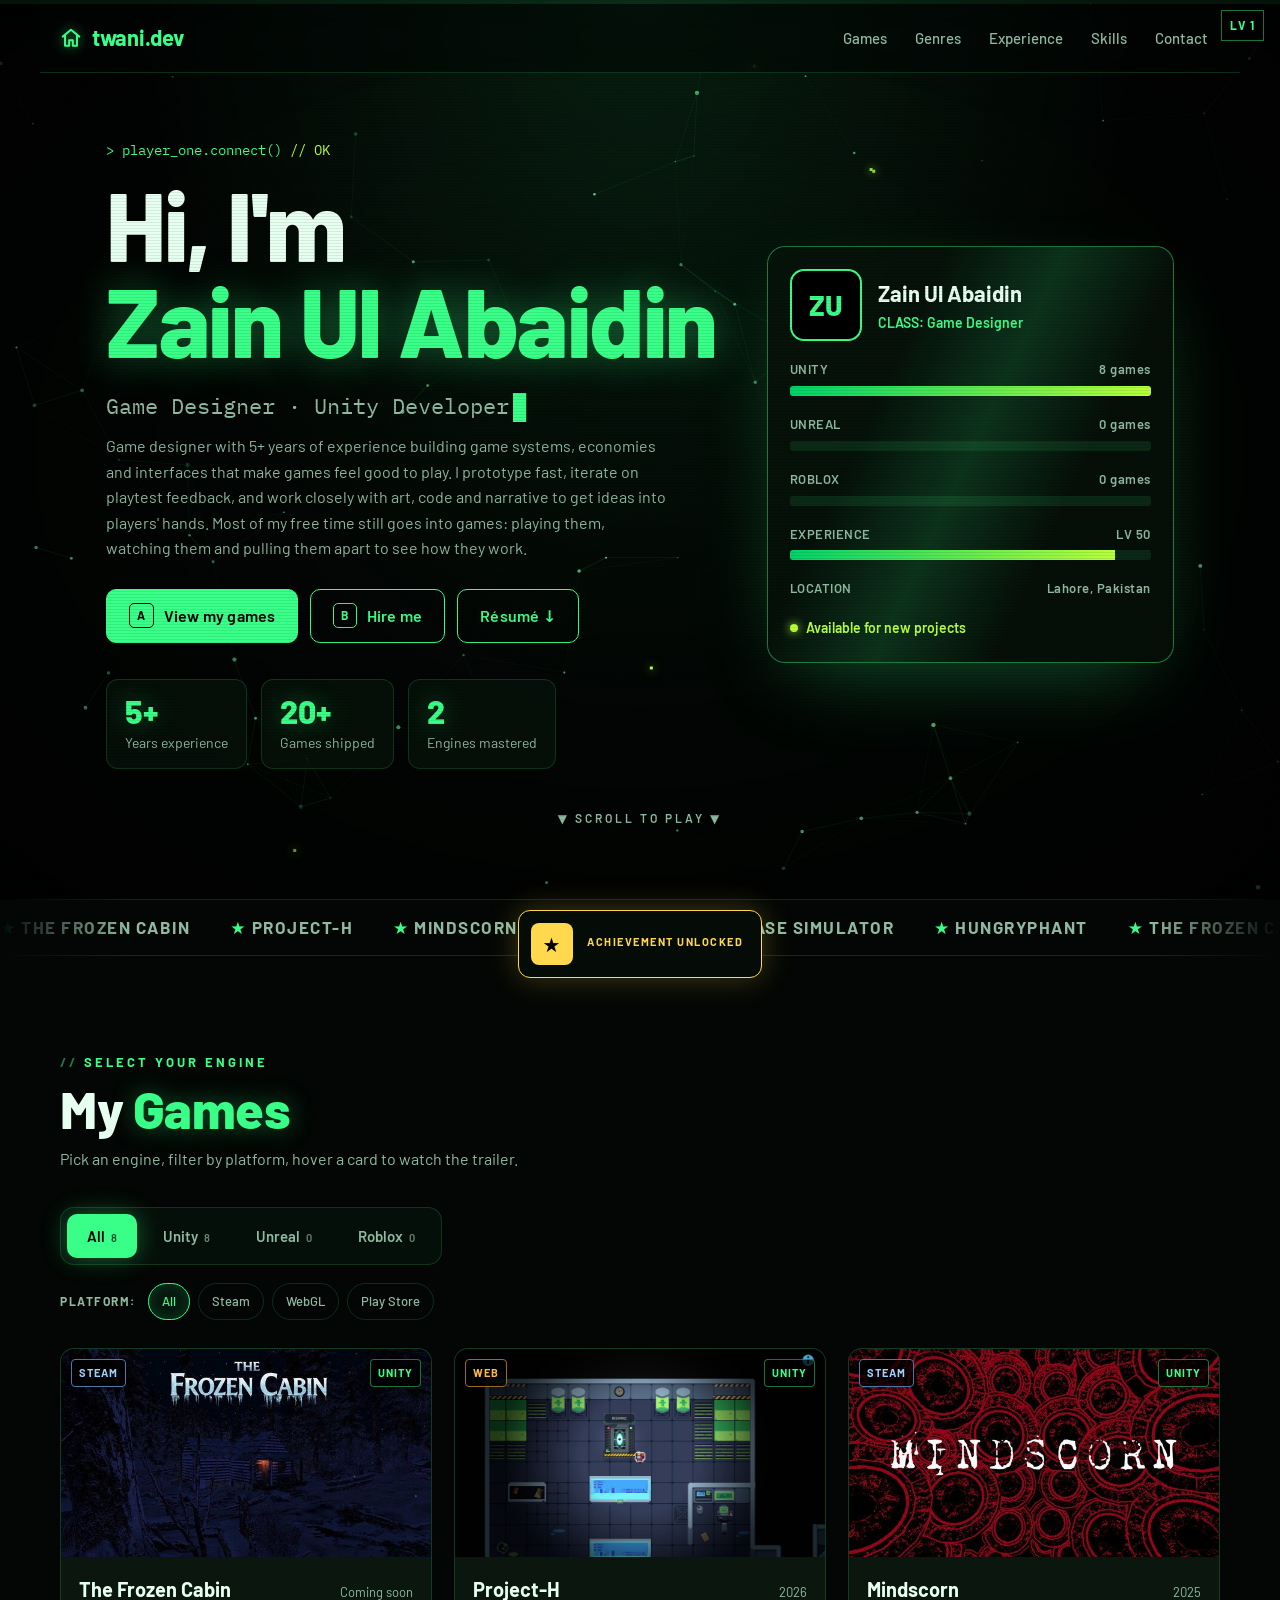
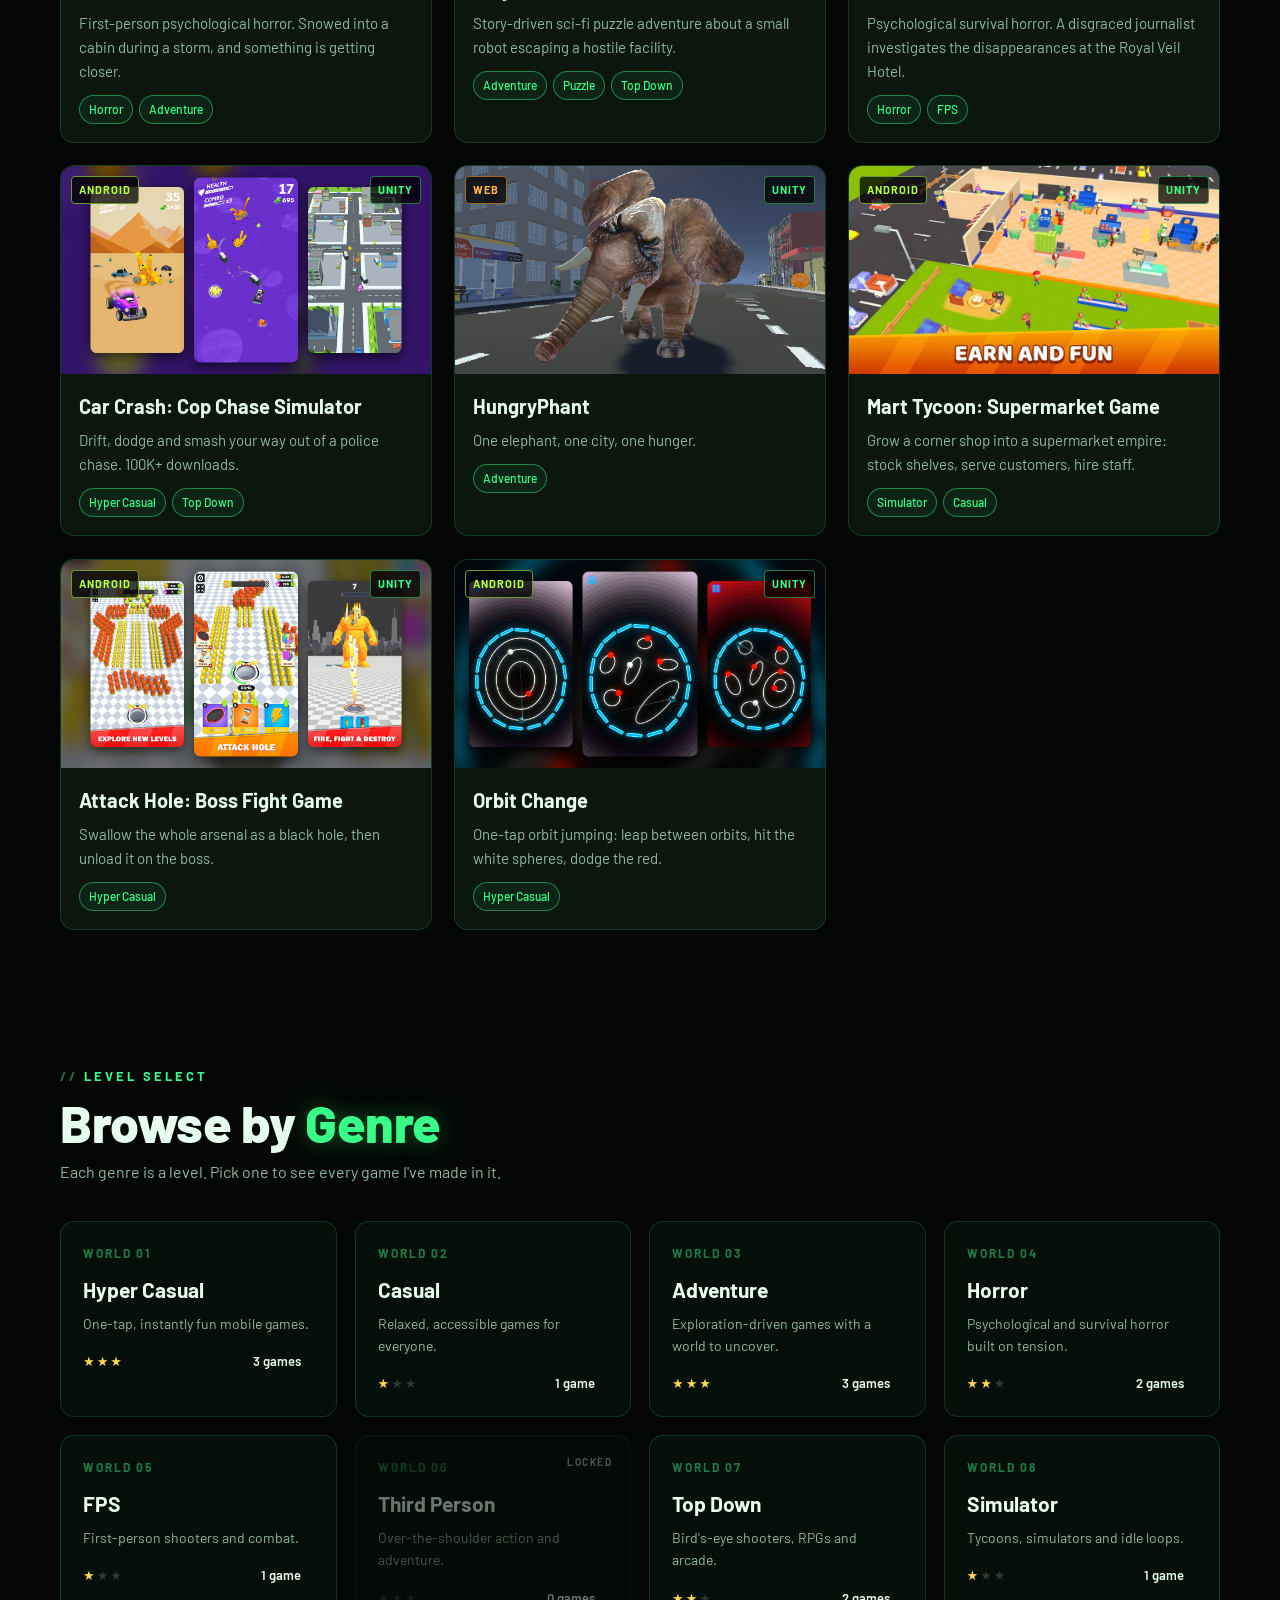
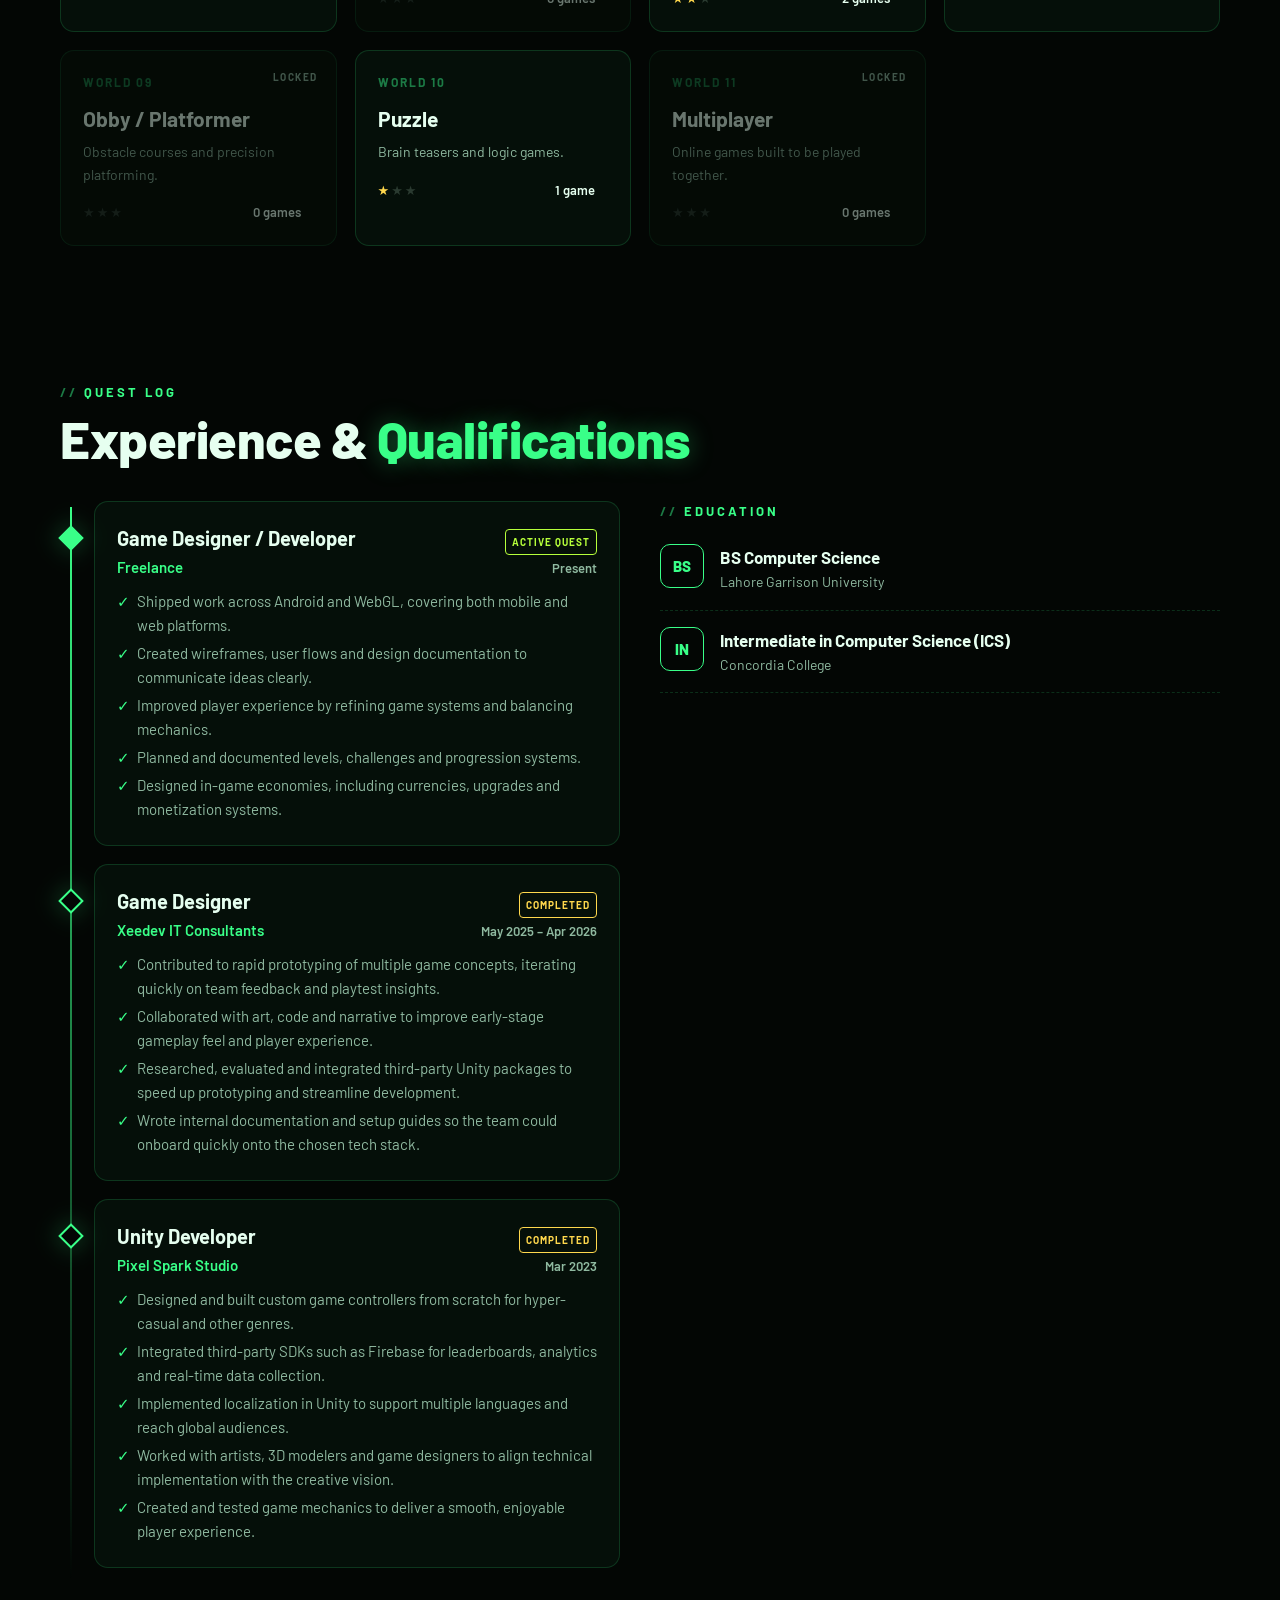
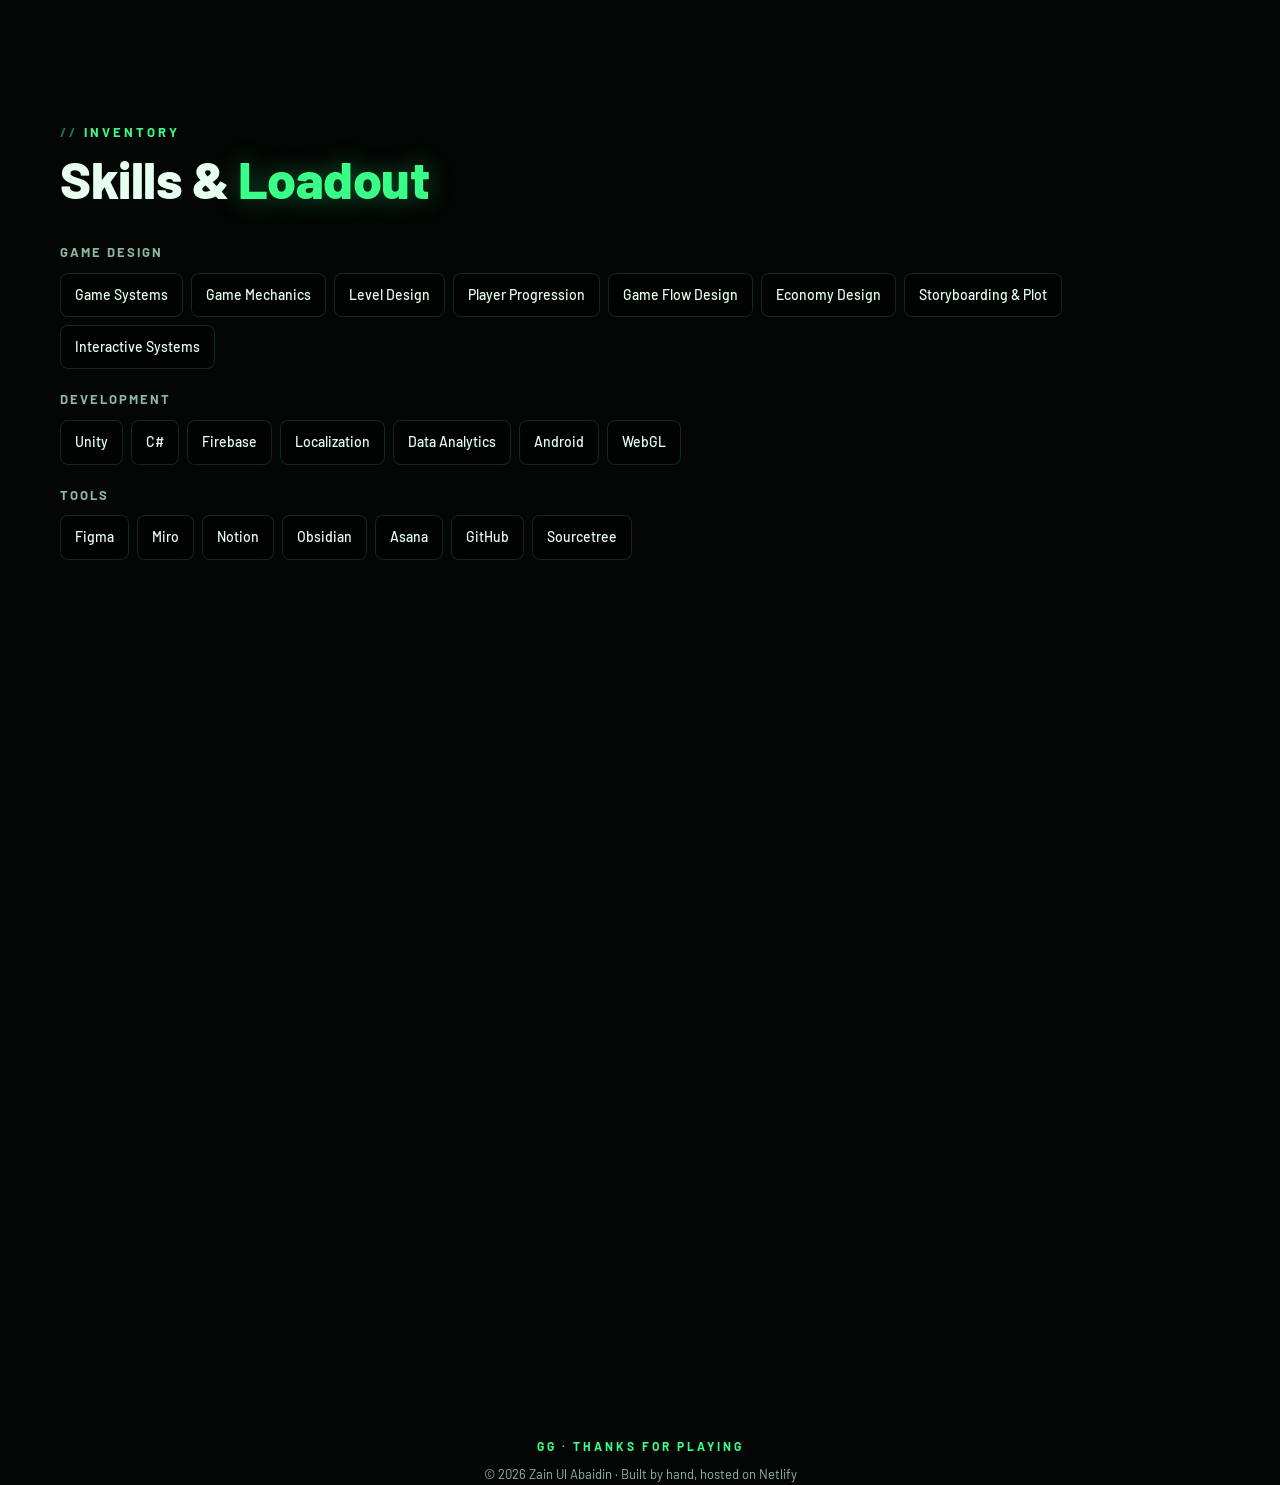
==== index.html @ f099b96d "Games || corrections || accessibility" ====
<!doctype html>
<html lang="en">
<head>
  <meta charset="utf-8">
  <meta name="viewport" content="width=device-width, initial-scale=1">
  <title>Zain Ul Abaidin · Game Designer | twani.dev</title>
  <meta name="description" content="Portfolio of Zain Ul Abaidin, a game designer and Unity developer from Lahore, Pakistan. Game systems, economy and level design, plus games you can play in the browser.">
  <meta name="theme-color" content="#030604">
  <link rel="canonical" href="https://twani.dev/">
  <meta property="og:title" content="Zain Ul Abaidin · Game Designer">
  <meta property="og:description" content="Portfolio of Zain Ul Abaidin, a game designer and Unity developer from Lahore, Pakistan. Game systems, economy and level design, plus games you can play in the browser.">
  <meta property="og:url" content="https://twani.dev/">
  <meta property="og:site_name" content="twani.dev">
  <meta property="og:type" content="website">
  <link rel="icon" href="assets/favicon.svg" type="image/svg+xml">
  <link rel="preconnect" href="https://fonts.googleapis.com">
  <link rel="preconnect" href="https://fonts.gstatic.com" crossorigin>
  <link href="https://fonts.googleapis.com/css2?family=Barlow:wght@400;500;600;700;800&family=IBM+Plex+Mono:wght@400;500&display=swap" rel="stylesheet">
  <link rel="stylesheet" href="css/style.css">
</head>
<body data-page="home">
  <main id="app"></main>
  <noscript><p style="padding:40px;color:#39ff88;font-family:monospace">This portfolio needs JavaScript turned on.</p></noscript>
  <script src="js/data.js"></script>
  <script src="js/main.js"></script>
  <script src="js/bg.js"></script>
</body>
</html>
---- css/style.css ----
/* =====================================================================
   Theme
   ===================================================================== */
:root {
  --bg: #030604;
  --bg-2: #07100a;
  --panel: rgba(8, 20, 12, 0.72);
  --panel-solid: #0a160e;
  --line: rgba(57, 255, 136, 0.16);
  --line-strong: rgba(57, 255, 136, 0.45);
  --green: #39ff88;
  --green-2: #00d26a;
  --green-dim: #1c7a45;
  --lime: #b6ff3b;
  --text: #e6fff0;
  --muted: #8fb9a0;
  --danger: #ff4d6d;
  --gold: #ffd84d;
  --radius: 14px;
  --glow: 0 0 24px rgba(57, 255, 136, 0.35);
  --font: "Barlow", "Segoe UI", system-ui, sans-serif;
  --mono: "IBM Plex Mono", ui-monospace, monospace;
}

* { box-sizing: border-box; margin: 0; padding: 0; }
html { scroll-behavior: smooth; }
body {
  background: var(--bg);
  color: var(--text);
  font-family: var(--font);
  line-height: 1.6;
  -webkit-font-smoothing: antialiased;
  overflow-x: hidden;
  min-height: 100vh;
}
body.custom-cursor, body.custom-cursor a, body.custom-cursor button { cursor: none; }
a { color: inherit; text-decoration: none; }
img { max-width: 100%; display: block; }
button { font: inherit; color: inherit; background: none; border: 0; }
::selection { background: var(--green); color: #000; }

/* =====================================================================
   Animated background layers
   ===================================================================== */
#bg-canvas { position: fixed; inset: 0; z-index: -3; width: 100%; height: 100%; }
.bg-grid {
  position: fixed; inset: -50% -50% 0 -50%; z-index: -2; height: 150%;
  background-image:
    linear-gradient(var(--line) 1px, transparent 1px),
    linear-gradient(90deg, var(--line) 1px, transparent 1px);
  background-size: 60px 60px;
  transform: perspective(600px) rotateX(62deg) translateY(30%);
  transform-origin: center top;
  mask-image: linear-gradient(to top, #000 10%, transparent 75%);
  -webkit-mask-image: linear-gradient(to top, #000 10%, transparent 75%);
  animation: gridMove 3s linear infinite;
  opacity: 0.55;
}
@keyframes gridMove { to { background-position: 0 60px, 0 0; } }
.bg-vignette {
  position: fixed; inset: 0; z-index: -1; pointer-events: none;
  background: radial-gradient(ellipse at 50% 0%, rgba(57,255,136,0.10), transparent 55%),
              radial-gradient(ellipse at center, transparent 40%, rgba(0,0,0,0.75) 100%);
}
.scanlines {
  position: fixed; inset: 0; z-index: 90; pointer-events: none; opacity: 0.08;
  background: repeating-linear-gradient(to bottom, #000 0 1px, transparent 1px 3px);
}

/* =====================================================================
   Boot screen
   ===================================================================== */
#boot {
  position: fixed; inset: 0; z-index: 200; background: #000;
  display: grid; place-items: center; text-align: center;
  transition: opacity .5s ease, visibility .5s;
}
#boot.done { opacity: 0; visibility: hidden; }
.boot-inner { width: min(520px, 86vw); font-family: var(--mono); }
.boot-log { text-align: left; font-size: 13px; color: var(--green); min-height: 120px; white-space: pre-line; }
.boot-log span { color: var(--muted); }
.boot-bar { height: 10px; border: 1px solid var(--green); margin: 18px 0; padding: 2px; }
.boot-bar i { display: block; height: 100%; width: 0; background: var(--green); box-shadow: var(--glow); transition: width .15s; }
.press-start {
  font-weight: 800; font-size: clamp(22px, 4vw, 32px); color: var(--green);
  letter-spacing: 6px; opacity: 0; animation: blink 1s steps(2) infinite;
}
.press-start.show { opacity: 1; }
.boot-skip { margin-top: 14px; font-size: 11px; color: var(--muted); }
@keyframes blink { 50% { opacity: 0; } }

/* =====================================================================
   Cursor: FPS reticle (sits exactly on the pointer) + trailing lock-on ring
   ===================================================================== */
@property --spread { syntax: "<length>"; inherits: true; initial-value: 0px; }
@property --kick { syntax: "<length>"; inherits: true; initial-value: 0px; }
.reticle, .cursor { position: fixed; top: 0; left: 0; width: 0; height: 0; pointer-events: none; z-index: 300; transition: opacity .2s; }
.reticle.off, .cursor.off { opacity: 0; }

/* Reticle: centre dot + 4 ticks around a small gap */
.reticle {
  --gap: 5px; --len: 7px; color: var(--green);
  filter: drop-shadow(0 0 1px rgba(0,0,0,.9)) drop-shadow(0 0 3px rgba(57,255,136,.9)); /* dark edge keeps it visible on bright buttons */
  transition: opacity .2s, color .2s, --spread .25s cubic-bezier(.2,.9,.3,1.4);
}
.reticle::before { content: ""; position: absolute; left: -2px; top: -2px; width: 4px; height: 4px; border-radius: 50%; background: currentColor; }
.reticle i { position: absolute; background: currentColor; border-radius: 1px; }
.reticle i:nth-child(-n+2) { left: -1px; width: 2px; height: var(--len); }
.reticle i:nth-child(n+3) { top: -1px; height: 2px; width: var(--len); }
.reticle i:nth-child(1) { bottom: var(--gap); transform: translateY(calc(-1 * (var(--spread) + var(--kick)))); }
.reticle i:nth-child(2) { top: var(--gap); transform: translateY(calc(var(--spread) + var(--kick))); }
.reticle i:nth-child(3) { right: var(--gap); transform: translateX(calc(-1 * (var(--spread) + var(--kick)))); }
.reticle i:nth-child(4) { left: var(--gap); transform: translateX(calc(var(--spread) + var(--kick))); }
.reticle.hover { --spread: 3px; color: var(--lime); }
.reticle.fire { animation: recoil .32s cubic-bezier(.2,.8,.3,1); }
@keyframes recoil { from { --kick: 7px; } to { --kick: 0px; } }

/* Ring: 4 arcs that trail the pointer, then rotate + grow to lock on */
.cursor { filter: drop-shadow(0 0 1px rgba(0,0,0,.8)) drop-shadow(0 0 4px rgba(57,255,136,.6)); }
.cursor::before, .cursor::after { content: ""; position: absolute; left: -17px; top: -17px; width: 34px; height: 34px; border-radius: 50%; }
.cursor::before {
  border: 1.5px solid var(--green); opacity: .75;
  -webkit-mask: repeating-conic-gradient(from 20deg, #000 0 50deg, transparent 0 90deg);
          mask: repeating-conic-gradient(from 20deg, #000 0 50deg, transparent 0 90deg);
  transition: transform .3s cubic-bezier(.2,.9,.3,1.3), border-color .2s, opacity .2s;
}
.cursor::after { background: rgba(57,255,136,.08); opacity: 0; transform: scale(.4); transition: transform .3s cubic-bezier(.2,.9,.3,1.3), opacity .2s; }
.cursor.hover::before { transform: rotate(45deg) scale(1.45); border-color: var(--lime); opacity: 1; }
.cursor.hover::after { opacity: 1; transform: scale(1.45); }
.cursor.fire::before { animation: ringKick .3s ease-out; }
@keyframes ringKick { from { scale: .75; } to { scale: 1; } }
.hit-spark {
  position: fixed; pointer-events: none; z-index: 299; width: 6px; height: 6px; border-radius: 50%;
  background: var(--green); box-shadow: 0 0 8px var(--green);
  animation: spark .55s ease-out forwards;
}
@keyframes spark { to { transform: translate(var(--dx), var(--dy)) scale(0); opacity: 0; } }

/* =====================================================================
   XP bar (scroll progress) + nav
   ===================================================================== */
.xp {
  position: fixed; top: 0; left: 0; right: 0; height: 4px; z-index: 120; background: rgba(57,255,136,.08);
}
.xp i { display: block; height: 100%; width: 0; background: linear-gradient(90deg, var(--green-2), var(--lime)); box-shadow: var(--glow); }
.xp-label {
  position: fixed; top: 10px; right: 16px; z-index: 120; font-weight: 700; font-size: 12px; letter-spacing: 1.5px;
  color: var(--green); background: rgba(0,0,0,.6); padding: 5px 8px; border: 1px solid var(--line-strong);
  transition: transform .2s;
}
.xp-label.levelup { transform: scale(1.25); color: var(--gold); border-color: var(--gold); }

.nav {
  position: sticky; top: 4px; z-index: 100; margin: 0 auto; max-width: 1200px;
  display: flex; align-items: center; justify-content: space-between; gap: 16px;
  padding: 14px 20px;
  backdrop-filter: blur(12px); -webkit-backdrop-filter: blur(12px);
  background: rgba(3,6,4,.55); border-bottom: 1px solid var(--line);
}
.logo { font-size: 22px; font-weight: 700; color: var(--green); letter-spacing: -0.3px; display: flex; align-items: center; gap: 10px; }
.logo svg {
  width: 22px; height: 22px; flex-shrink: 0; fill: none; stroke: currentColor; stroke-width: 2.2; stroke-linecap: round; stroke-linejoin: round;
  filter: drop-shadow(0 0 6px rgba(57,255,136,.6)); transition: transform .2s;
}
.logo:hover svg { transform: translateY(-2px); }
@keyframes pulse { 50% { opacity: .3; } }
.nav-links { display: flex; gap: 4px; flex-wrap: wrap; }
.nav-links a {
  font-size: 15px; font-weight: 500; padding: 8px 12px; border-radius: 8px; color: var(--muted);
  position: relative; transition: color .2s;
}
.nav-links a::before { content: "▶"; position: absolute; left: -2px; opacity: 0; color: var(--green); font-size: 9px; top: 11px; transition: .2s; }
.nav-links a:hover { color: var(--green); }
.nav-links a:hover::before { opacity: 1; left: 0; }
.nav-toggle { display: none; font-weight: 700; letter-spacing: 1.5px; color: var(--green); border: 1px solid var(--line-strong); padding: 6px 10px; border-radius: 8px; }

/* =====================================================================
   Layout + headings
   ===================================================================== */
.wrap { max-width: 1200px; margin: 0 auto; padding: 0 20px; }
section { padding: 96px 0 40px; }
.sec-head { margin-bottom: 36px; }
.sec-tag { font-weight: 700; font-size: 13px; color: var(--green); letter-spacing: 3px; text-transform: uppercase; }
.sec-tag::before { content: "// "; color: var(--green-dim); }
.sec-title { font-weight: 800; font-size: clamp(30px, 5vw, 52px); line-height: 1.05; letter-spacing: -0.5px; margin-top: 8px; }
.sec-title em { font-style: normal; color: var(--green); text-shadow: var(--glow); }
.sec-sub { color: var(--muted); max-width: 620px; margin-top: 10px; }

/* Glitch text */
.glitch { position: relative; display: inline-block; }
.glitch::before, .glitch::after {
  content: attr(data-text); position: absolute; inset: 0; pointer-events: none; opacity: 0;
}
.glitch::before { color: var(--lime); transform: translate(-2px, 0); }
.glitch::after { color: #00ffd5; transform: translate(2px, 0); }
.glitch.active::before { opacity: .8; animation: glitchA .35s steps(2) 2; }
.glitch.active::after { opacity: .8; animation: glitchB .35s steps(2) 2; }
@keyframes glitchA { 0% { clip-path: inset(10% 0 60% 0); } 50% { clip-path: inset(50% 0 20% 0); } 100% { clip-path: inset(80% 0 5% 0); } }
@keyframes glitchB { 0% { clip-path: inset(70% 0 10% 0); } 50% { clip-path: inset(5% 0 75% 0); } 100% { clip-path: inset(35% 0 40% 0); } }

/* Reveal on scroll: "spawn in" */
.reveal { opacity: 0; transform: translateY(30px) scale(.98); filter: blur(6px); transition: opacity .7s ease, transform .7s cubic-bezier(.2,.9,.25,1.2), filter .7s; }
.reveal.in { opacity: 1; transform: none; filter: none; }

/* =====================================================================
   Buttons + chips
   ===================================================================== */
.btn {
  display: inline-flex; align-items: center; gap: 10px; font-size: 16px; font-weight: 600; letter-spacing: .2px;
  padding: 13px 22px; border-radius: 10px; border: 1px solid var(--green); color: var(--green);
  position: relative; overflow: hidden; transition: color .25s, box-shadow .25s, transform .15s;
  isolation: isolate;
}
.btn::before {
  content: ""; position: absolute; inset: 0; background: var(--green); z-index: -1;
  transform: translateX(-101%); transition: transform .3s cubic-bezier(.7,0,.2,1);
}
.btn:hover { color: #000; box-shadow: var(--glow); }
.btn:hover::before { transform: none; }
.btn:active { transform: scale(.96); }
.btn.solid { background: var(--green); color: #000; }
.btn.solid::before { background: var(--lime); }
.btn.small { padding: 8px 14px; font-size: 14px; }
.btn .key { font-size: 12px; font-weight: 700; border: 1px solid currentColor; padding: 2px 7px; border-radius: 5px; letter-spacing: .5px; }

.chip {
  font-weight: 500; font-size: 12px; padding: 4px 9px; border-radius: 999px;
  border: 1px solid var(--line-strong); color: var(--green); background: rgba(57,255,136,.06); white-space: nowrap;
}
.badge {
  font-weight: 700; font-size: 11px; letter-spacing: 1px; padding: 4px 7px; border-radius: 4px;
  background: rgba(0,0,0,.75); border: 1px solid var(--line-strong); color: var(--green);
}
.badge.steam { color: #9fd3ff; border-color: #4c7aa8; }
.badge.playstore { color: var(--lime); border-color: #6f9a2a; }
.badge.webgl { color: #ffb84d; border-color: #9a6a20; }
.badge.roblox { color: #ff6b6b; border-color: #9a3a3a; }
.badge.appstore { color: #d9d9ff; border-color: #6a6a9a; }

/* =====================================================================
   Hero
   ===================================================================== */
.hero { min-height: calc(100vh - 70px); display: grid; align-items: center; padding: 40px 0; }
.hero-grid { display: grid; grid-template-columns: 1.2fr .8fr; gap: 50px; align-items: center; }
.hero-hello { font-family: var(--mono); color: var(--green); font-size: 14px; margin-bottom: 14px; }
.hero-hello .ok { color: var(--lime); }
.hero h1 { font-weight: 800; font-size: clamp(44px, 8vw, 96px); line-height: 1; letter-spacing: -1.5px; }
.hero h1 .glitch { color: var(--green); text-shadow: 0 0 40px rgba(57,255,136,.4); }
.typer { font-family: var(--mono); font-size: clamp(16px, 2.2vw, 22px); color: var(--muted); margin: 20px 0 10px; min-height: 1.6em; }
.typer::after { content: "█"; color: var(--green); margin-left: 4px; animation: blink 1s steps(2) infinite; }
.hero-about { color: var(--muted); max-width: 560px; margin-bottom: 28px; }
.hero-cta { display: flex; gap: 12px; flex-wrap: wrap; }
.stats { display: flex; gap: 14px; margin-top: 36px; flex-wrap: wrap; }
.stat { border: 1px solid var(--line); background: var(--panel); padding: 14px 18px; border-radius: 12px; min-width: 120px; }
.stat b { display: block; font-weight: 800; font-size: 32px; line-height: 1.1; color: var(--green); text-shadow: var(--glow); }
.stat span { font-size: 14px; color: var(--muted); }

/* Player card (hero right side) */
.player-card {
  border: 1px solid var(--line-strong); border-radius: 18px; background: var(--panel); padding: 22px;
  position: relative; overflow: hidden; backdrop-filter: blur(8px);
  transform-style: preserve-3d; transition: transform .2s ease-out;
  box-shadow: 0 30px 80px -30px rgba(57,255,136,.35);
}
.player-card::before { /* sweep shine */
  content: ""; position: absolute; inset: -50%; background: linear-gradient(115deg, transparent 40%, rgba(57,255,136,.15) 50%, transparent 60%);
  animation: sweep 5s linear infinite;
}
@keyframes sweep { from { transform: translateX(-40%); } to { transform: translateX(40%); } }
.pc-top { display: flex; gap: 16px; align-items: center; position: relative; }
.avatar {
  width: 72px; height: 72px; border-radius: 14px; border: 2px solid var(--green); display: grid; place-items: center;
  font-weight: 800; color: var(--green); font-size: 28px; background: #000; overflow: hidden; flex-shrink: 0;
}
.avatar img { width: 100%; height: 100%; object-fit: cover; }
.pc-name { font-weight: 700; font-size: 22px; }
.pc-class { font-weight: 600; font-size: 14px; color: var(--green); }
.pc-row { display: flex; justify-content: space-between; font-weight: 600; font-size: 13px; letter-spacing: .5px; color: var(--muted); margin: 18px 0 6px; position: relative; }
.bar { height: 10px; border-radius: 3px; background: rgba(57,255,136,.1); overflow: hidden; position: relative; }
.bar i { display: block; height: 100%; width: 0; background: linear-gradient(90deg, var(--green-2), var(--lime)); transition: width 1.4s cubic-bezier(.2,.9,.2,1); }
.pc-status { margin-top: 18px; font-weight: 600; font-size: 14px; display: flex; align-items: center; gap: 8px; color: var(--lime); position: relative; }
.pc-status::before { content: ""; width: 8px; height: 8px; border-radius: 50%; background: var(--lime); box-shadow: 0 0 10px var(--lime); animation: pulse 1.2s infinite; }

.scroll-hint { text-align: center; margin-top: 40px; font-weight: 600; font-size: 12px; letter-spacing: 3px; color: var(--muted); animation: bob 1.6s ease-in-out infinite; }
@keyframes bob { 50% { transform: translateY(8px); } }

/* Featured marquee */
.marquee { overflow: hidden; border-block: 1px solid var(--line); padding: 14px 0; mask-image: linear-gradient(90deg, transparent, #000 10%, #000 90%, transparent); }
.marquee-track { display: flex; gap: 40px; width: max-content; animation: marquee 30s linear infinite; }
.marquee:hover .marquee-track { animation-play-state: paused; }
.marquee a { font-weight: 700; font-size: 17px; letter-spacing: 1.5px; text-transform: uppercase; color: var(--muted); white-space: nowrap; transition: color .2s; }
.marquee a:hover { color: var(--green); }
.marquee a::before { content: "★ "; color: var(--green); }
@keyframes marquee { to { transform: translateX(-50%); } }

/* =====================================================================
   Tabs (engine select)
   ===================================================================== */
.tabs { display: inline-flex; gap: 6px; padding: 6px; border: 1px solid var(--line); border-radius: 14px; background: var(--panel); position: relative; flex-wrap: wrap; }
.tab {
  position: relative; z-index: 1; font-weight: 600; font-size: 15px; padding: 10px 20px;
  border-radius: 10px; color: var(--muted); transition: color .25s;
}
.tab.active { color: #000; }
.tab-pill { position: absolute; z-index: 0; top: 6px; height: calc(100% - 12px); border-radius: 10px; background: var(--green); box-shadow: var(--glow); transition: left .35s cubic-bezier(.5,1.6,.4,.9), width .35s cubic-bezier(.5,1.6,.4,.9); }
.tab .count { font-size: 11px; opacity: .7; margin-left: 6px; }
.filters { display: flex; gap: 8px; flex-wrap: wrap; margin: 18px 0 28px; align-items: center; }
.filters .lbl { font-weight: 700; font-size: 12px; letter-spacing: 1.5px; color: var(--muted); margin-right: 4px; }
.filter { font-weight: 500; font-size: 13px; padding: 7px 13px; border-radius: 999px; border: 1px solid var(--line); color: var(--muted); transition: .2s; }
.filter:hover { border-color: var(--line-strong); color: var(--text); }
.filter.on { border-color: var(--green); color: var(--green); background: rgba(57,255,136,.08); box-shadow: inset 0 0 12px rgba(57,255,136,.15); }

/* =====================================================================
   Game cards: "loot drop" spawn + 3D tilt
   ===================================================================== */
.grid { display: grid; grid-template-columns: repeat(auto-fill, minmax(290px, 1fr)); gap: 22px; }
.card {
  position: relative; border-radius: var(--radius); background: var(--panel-solid); border: 1px solid var(--line);
  overflow: hidden; transform-style: preserve-3d; transition: transform .15s ease-out, border-color .3s, box-shadow .3s;
  will-change: transform;
}
.card:hover { border-color: var(--green); box-shadow: 0 20px 60px -20px rgba(57,255,136,.5); }
.card.spawn { animation: lootDrop .7s cubic-bezier(.2,1.4,.4,1) both; animation-delay: var(--d, 0s); }
@keyframes lootDrop {
  0% { opacity: 0; transform: translateY(-60px) scale(.6) rotateX(40deg); filter: brightness(3); }
  60% { opacity: 1; filter: brightness(1.6); }
  100% { opacity: 1; transform: none; filter: none; }
}
.card.spawn::after { /* ring flash on spawn */
  content: ""; position: absolute; inset: 0; border-radius: inherit; border: 2px solid var(--green);
  animation: ring .8s ease-out both; animation-delay: var(--d, 0s); pointer-events: none;
}
@keyframes ring { 0% { opacity: 1; transform: scale(.9); } 100% { opacity: 0; transform: scale(1.08); } }
.card.despawn { animation: despawn .25s ease-in forwards; }
@keyframes despawn { to { opacity: 0; transform: scale(.85); filter: blur(4px); } }

.thumb { position: relative; aspect-ratio: 16/9; overflow: hidden; background: #000; }
.thumb img { width: 100%; height: 100%; object-fit: cover; transition: transform .5s, filter .5s; }
.card:hover .thumb img { transform: scale(1.08); filter: saturate(1.2); }
.thumb .ph { /* placeholder art when no image */
  position: absolute; inset: 0; display: grid; place-items: center; text-align: center; padding: 20px;
  background:
    radial-gradient(circle at var(--px, 30%) var(--py, 30%), rgba(57,255,136,.35), transparent 50%),
    repeating-linear-gradient(45deg, rgba(57,255,136,.06) 0 10px, transparent 10px 20px), #04110a;
  font-family: var(--font); font-weight: 700; font-size: clamp(22px, 2.4vw, 30px); letter-spacing: -0.5px; color: var(--green); line-height: 1.15;
  text-shadow: 0 0 24px rgba(57,255,136,.45);
}
.thumb .badges { position: absolute; top: 10px; left: 10px; display: flex; gap: 6px; flex-wrap: wrap; z-index: 2; }
.thumb .engine { position: absolute; top: 10px; right: 10px; z-index: 2; }
.play-trailer {
  position: absolute; inset: 0; display: grid; place-items: center; z-index: 1;
  background: rgba(0,0,0,.45); opacity: 0; transition: opacity .25s;
}
.card:hover .play-trailer { opacity: 1; }
.play-btn {
  width: 64px; height: 64px; border-radius: 50%; border: 2px solid var(--green); display: grid; place-items: center;
  background: rgba(0,0,0,.6); box-shadow: var(--glow); transform: scale(.8); transition: transform .25s;
}
.card:hover .play-btn { transform: scale(1); }
.play-btn::before { content: ""; border-left: 18px solid var(--green); border-top: 11px solid transparent; border-bottom: 11px solid transparent; margin-left: 5px; }
.play-trailer small { position: absolute; bottom: 12px; font-weight: 700; font-size: 11px; letter-spacing: 1.5px; color: var(--green); }
.card-body { padding: 16px 18px 18px; transform: translateZ(30px); }
.card-title { font-size: 20px; font-weight: 700; display: flex; justify-content: space-between; gap: 10px; align-items: baseline; }
.card-title span { font-size: 13px; color: var(--muted); font-weight: 400; }
.card-short { color: var(--muted); font-size: 15px; margin: 6px 0 12px; }
.card-tags { display: flex; gap: 6px; flex-wrap: wrap; }
.card .glare { position: absolute; inset: 0; pointer-events: none; background: radial-gradient(circle at var(--gx,50%) var(--gy,50%), rgba(255,255,255,.12), transparent 45%); opacity: 0; transition: opacity .3s; z-index: 3; }
.card:hover .glare { opacity: 1; }
.empty { border: 1px dashed var(--line-strong); border-radius: var(--radius); padding: 40px; text-align: center; font-weight: 600; letter-spacing: 1.5px; color: var(--muted); grid-column: 1/-1; }

/* =====================================================================
   Genres: level select
   ===================================================================== */
.levels { display: grid; grid-template-columns: repeat(auto-fill, minmax(220px, 1fr)); gap: 18px; }
.level {
  position: relative; padding: 22px; border-radius: var(--radius); border: 1px solid var(--line); background: var(--panel);
  overflow: hidden; transition: transform .25s, border-color .25s, box-shadow .25s; display: block;
}
.level:hover { transform: translateY(-6px); border-color: var(--green); box-shadow: 0 16px 40px -18px rgba(57,255,136,.6); }
.level .lvl-no { font-weight: 700; font-size: 12px; letter-spacing: 2px; color: var(--green-dim); }
.level h3 { font-size: 21px; margin: 10px 0 6px; transition: color .2s; }
.level:hover h3 { color: var(--green); }
.level p { font-size: 14px; color: var(--muted); }
.level .lvl-foot { display: flex; justify-content: space-between; align-items: center; margin-top: 16px; font-weight: 600; font-size: 13px; }
.stars { color: var(--gold); letter-spacing: 2px; }
.stars .off { color: #2a3a30; }
.level .go { color: var(--green); opacity: 0; transform: translateX(-8px); transition: .25s; }
.level:hover .go { opacity: 1; transform: none; }
.level.locked { opacity: .45; }
.level.locked::after { content: "LOCKED"; position: absolute; top: 18px; right: 18px; font-weight: 700; font-size: 10px; letter-spacing: 1.5px; color: var(--muted); }
.level::before { /* corner brackets */
  content: ""; position: absolute; inset: 8px; pointer-events: none;
  background:
    linear-gradient(var(--green),var(--green)) top left/14px 2px no-repeat,
    linear-gradient(var(--green),var(--green)) top left/2px 14px no-repeat,
    linear-gradient(var(--green),var(--green)) bottom right/14px 2px no-repeat,
    linear-gradient(var(--green),var(--green)) bottom right/2px 14px no-repeat;
  opacity: 0; transition: opacity .25s, inset .25s;
}
.level:hover::before { opacity: 1; inset: 6px; }

/* =====================================================================
   Quest log (experience)
   ===================================================================== */
.quests { position: relative; padding-left: 34px; }
.quests::before { content: ""; position: absolute; left: 10px; top: 6px; bottom: 6px; width: 2px; background: linear-gradient(var(--green), transparent); }
.quest { position: relative; border: 1px solid var(--line); background: var(--panel); border-radius: var(--radius); padding: 20px 22px; margin-bottom: 18px; }
.quest::before {
  /* 18px square threaded on the timeline (centre 11px into .quests) and level with the title */
  content: ""; position: absolute; box-sizing: border-box; left: -33px; top: 27px; width: 18px; height: 18px; transform: rotate(45deg);
  background: var(--bg); border: 2px solid var(--green); box-shadow: var(--glow);
}
.quest.current::before { background: var(--green); animation: beacon 1.4s ease-in-out infinite; }
@keyframes beacon { 50% { background: #104425; box-shadow: 0 0 6px rgba(57,255,136,.25); } } /* stays opaque so the timeline never shows through */
.quest-head { display: flex; justify-content: space-between; gap: 10px; flex-wrap: wrap; align-items: baseline; }
.quest h3 { font-size: 20px; }
.quest .q-company { color: var(--green); font-weight: 600; font-size: 15px; }
.quest .q-period { font-weight: 600; font-size: 13px; color: var(--muted); }
.quest .q-state { font-weight: 700; font-size: 10px; letter-spacing: 1px; padding: 4px 6px; border-radius: 4px; border: 1px solid; }
.quest.current .q-state { color: var(--lime); }
.quest:not(.current) .q-state { color: var(--gold); }
.quest ul { list-style: none; margin-top: 10px; }
.quest li { color: var(--muted); font-size: 15px; padding-left: 20px; position: relative; margin: 4px 0; }
.quest li::before { content: "✓"; position: absolute; left: 0; color: var(--green); }

.two-col { display: grid; grid-template-columns: 1fr 1fr; gap: 40px; }
.edu { display: flex; gap: 16px; padding: 16px 0; border-bottom: 1px dashed var(--line); }
.edu .ico { width: 44px; height: 44px; border: 1px solid var(--green); border-radius: 10px; display: grid; place-items: center; font-weight: 800; font-size: 15px; color: var(--green); flex-shrink: 0; }
.edu h4 { font-size: 17px; }
.edu p { color: var(--muted); font-size: 14px; }

/* Inventory (skills) */
.inv-group { margin-bottom: 20px; }
.inv-group h4 { font-weight: 700; font-size: 13px; color: var(--muted); letter-spacing: 2px; text-transform: uppercase; margin-bottom: 10px; }
.slots { display: flex; flex-wrap: wrap; gap: 8px; }
.slot {
  font-weight: 500; font-size: 14px; padding: 10px 14px; border: 1px solid var(--line); background: rgba(0,0,0,.4);
  border-radius: 8px; position: relative; transition: .2s; box-shadow: inset 0 0 0 1px rgba(0,0,0,.6);
}
.slot:hover { border-color: var(--green); color: var(--green); transform: translateY(-3px); box-shadow: 0 6px 20px -8px rgba(57,255,136,.6); }

/* Contact */
.contact-box { border: 1px solid var(--line-strong); border-radius: 20px; padding: clamp(28px, 5vw, 60px); text-align: center; background: var(--panel); position: relative; overflow: hidden; }
.contact-box h2 { font-size: clamp(30px, 5vw, 56px); line-height: 1.05; }
.contact-box .sub { color: var(--muted); margin: 14px auto 26px; max-width: 520px; }
.socials { display: flex; justify-content: center; gap: 10px; flex-wrap: wrap; margin-top: 22px; }
.socials a { font-weight: 500; font-size: 15px; color: var(--muted); border-bottom: 1px dashed var(--line-strong); padding-bottom: 2px; transition: .2s; }
.socials a:hover { color: var(--green); border-color: var(--green); }

footer { padding: 50px 0 40px; text-align: center; font-size: 13px; color: var(--muted); }
footer .gg { font-weight: 700; font-size: 12px; letter-spacing: 3px; color: var(--green); margin-bottom: 8px; }

/* =====================================================================
   Sub-page header (genre / game)
   ===================================================================== */
.page-head { padding: 60px 0 30px; }
.crumbs { font-size: 14px; color: var(--muted); margin-bottom: 18px; }
.crumbs a { color: var(--green); }
.crumbs a:hover { text-decoration: underline; }
.genre-switch { display: flex; gap: 8px; flex-wrap: wrap; margin-top: 22px; }

/* Game detail */
.game-hero { display: grid; grid-template-columns: 1.5fr 1fr; gap: 30px; align-items: start; }
.video {
  position: relative; aspect-ratio: 16/9; border-radius: var(--radius); overflow: hidden; border: 1px solid var(--line-strong);
  background: #000; box-shadow: 0 30px 80px -30px rgba(57,255,136,.4);
}
.video iframe { position: absolute; inset: 0; width: 100%; height: 100%; border: 0; }
.video .poster { position: absolute; inset: 0; display: grid; place-items: center; }
.video .poster img { position: absolute; inset: 0; width: 100%; height: 100%; object-fit: cover; opacity: .7; }
.video .poster .play-btn { position: relative; transform: scale(1); width: 84px; height: 84px; transition: transform .2s; }
.video .poster:hover .play-btn { transform: scale(1.12); }
.video .poster .ph { position: absolute; inset: 0; }
.video .no-video { position: absolute; inset: 0; display: grid; place-items: center; font-weight: 700; font-size: 14px; letter-spacing: 2px; color: var(--muted); text-align: center; line-height: 2; }
.info-panel { border: 1px solid var(--line); background: var(--panel); border-radius: var(--radius); padding: 22px; }
.info-panel h1 { font-weight: 800; font-size: clamp(30px, 4vw, 44px); line-height: 1.05; letter-spacing: -0.5px; }
.info-row { display: flex; justify-content: space-between; padding: 10px 0; border-bottom: 1px dashed var(--line); font-size: 14px; gap: 10px; }
.info-row span:first-child { white-space: nowrap; font-weight: 600; color: var(--muted); font-size: 12px; text-transform: uppercase; letter-spacing: 1.5px; }
.info-row span:last-child { text-align: right; display: flex; gap: 6px; flex-wrap: wrap; justify-content: flex-end; }
.links { display: flex; flex-direction: column; gap: 10px; margin-top: 20px; }
.links .btn { justify-content: space-between; }
.desc { max-width: 760px; font-size: 17px; color: #cfe9d9; }
.desc p { margin-bottom: 14px; }
.shots { display: grid; grid-template-columns: repeat(auto-fill, minmax(240px, 1fr)); gap: 14px; }
.shot { aspect-ratio: 16/9; border-radius: 10px; overflow: hidden; border: 1px solid var(--line); transition: transform .25s, border-color .25s; }
.shot img { width: 100%; height: 100%; object-fit: cover; }
.shot:hover { transform: scale(1.03); border-color: var(--green); }
.shots.tall { grid-template-columns: repeat(auto-fill, minmax(150px, 210px)); }
.shots.tall .shot { aspect-ratio: 9 / 16; }

/* Modal (trailer + lightbox) */
.modal { position: fixed; inset: 0; z-index: 150; display: grid; place-items: center; padding: 20px; background: rgba(0,0,0,.85); backdrop-filter: blur(6px); opacity: 0; visibility: hidden; transition: .3s; }
.modal.open { opacity: 1; visibility: visible; }
.modal-box { width: min(1000px, 100%); position: relative; transform: scale(.85) translateY(20px); transition: transform .35s cubic-bezier(.2,1.4,.4,1); }
.modal.open .modal-box { transform: none; }
.modal-box .video { box-shadow: 0 0 0 1px var(--green), 0 0 80px rgba(57,255,136,.3); }
.modal-box img.full { width: auto; max-width: 100%; max-height: 82vh; margin: 0 auto; border-radius: 12px; border: 1px solid var(--green); }
.modal-close { position: absolute; top: -44px; right: 0; font-weight: 700; font-size: 13px; letter-spacing: 1px; color: var(--green); padding: 8px; }
.modal-title { position: absolute; top: -40px; left: 0; font-weight: 600; color: var(--green); font-size: 16px; }

/* Achievement toast */
.toast {
  position: fixed; bottom: 24px; left: 50%; z-index: 160; display: flex; align-items: center; gap: 14px;
  background: #050c07; border: 1px solid var(--gold); border-radius: 12px; padding: 12px 18px 12px 12px;
  box-shadow: 0 0 30px rgba(255,216,77,.25); transform: translate(-50%, 150%); transition: transform .5s cubic-bezier(.2,1.4,.4,1);
  max-width: calc(100vw - 30px);
}
.toast.show { transform: translate(-50%, 0); }
.toast .trophy { width: 42px; height: 42px; border-radius: 8px; display: grid; place-items: center; background: var(--gold); color: #000; font-size: 20px; flex-shrink: 0; }
.toast small { display: block; font-weight: 700; font-size: 11px; letter-spacing: 1.5px; color: var(--gold); margin-bottom: 4px; }
.toast b { font-size: 15px; }

/* Page transition: dark shutters with neon edges drop from the click, a loading card names
   the destination, the next page opens them downwards. --close/--hold/--open come from main.js */
.wipe {
  position: fixed; inset: 0; z-index: 180; pointer-events: none; overflow: hidden;
  display: grid; grid-template-columns: repeat(6, 1fr); visibility: hidden;
}
.wipe.out, .wipe.in { visibility: visible; }
.wipe.out { pointer-events: auto; } /* swallow double clicks while leaving */
.wipe i {
  --d: 0ms; position: relative; margin-right: -1px; /* overlap neighbours: no hairline seams */
  clip-path: inset(-80px 0); /* edge glow spills up/down onto the page, never sideways into a neighbour */
  transform: translateY(-100%);
  background:
    linear-gradient(to top, rgba(57,255,136,.12), transparent 160px),
    linear-gradient(to bottom, rgba(57,255,136,.07), transparent 160px),
    var(--bg);
}
.wipe i::before, .wipe i::after { /* run past the sides so the blur doesn't fade at column boundaries */
  content: ""; position: absolute; left: -40px; right: -40px; height: 2px;
  background: var(--green); box-shadow: 0 0 12px var(--green), 0 0 36px rgba(57,255,136,.5);
}
.wipe i::before { top: 0; }
.wipe i::after { bottom: 0; }
.wipe.out i { animation: shutterIn var(--close) cubic-bezier(.7,0,.3,1) var(--d) both; }
.wipe.in i { transform: none; animation: shutterOut var(--open) cubic-bezier(.65,0,.25,1) calc(var(--hold) + var(--d)) both; }
@keyframes shutterIn { from { transform: translateY(-100%); } to { transform: none; } }
@keyframes shutterOut { from { transform: none; } to { transform: translateY(100%); } }

.wipe-hud {
  position: absolute; inset: 0; display: grid; place-content: center; justify-items: center; gap: 12px;
  padding: 20px; text-align: center; opacity: 0;
}
.wipe-hud small { font-family: var(--mono); font-size: 12px; letter-spacing: 3px; text-transform: uppercase; color: var(--green); }
.wipe-hud small::before { content: "// "; color: var(--green-dim); }
.wipe-hud b { font-size: clamp(30px, 6vw, 60px); font-weight: 800; line-height: 1; letter-spacing: -.5px; text-transform: uppercase; text-shadow: 0 0 32px rgba(57,255,136,.35); }
.wipe-bar { width: min(260px, 60vw); height: 3px; margin-top: 6px; background: rgba(57,255,136,.12); }
.wipe-bar::after { content: ""; display: block; height: 100%; background: var(--green); box-shadow: var(--glow); transform-origin: left; transform: scaleX(0); }
.wipe.out .wipe-hud { animation: hudIn .22s ease-out calc(var(--close) * .8) both; }
.wipe.out .wipe-bar::after { animation: barLoad 2.4s cubic-bezier(.2,.6,.3,1) both; } /* creeps on if the next page is slow */
.wipe.in .wipe-hud { opacity: 1; animation: hudOut .2s ease-in var(--hold) both; }
.wipe.in .wipe-bar::after { animation: barDone var(--hold) ease-out both; }
@keyframes hudIn { from { opacity: 0; transform: translateY(10px); } to { opacity: 1; transform: none; } }
@keyframes hudOut { from { opacity: 1; } to { opacity: 0; transform: translateY(-8px); } }
@keyframes barLoad { 20% { transform: scaleX(.6); } to { transform: scaleX(.9); } }
@keyframes barDone { from { transform: scaleX(.6); } to { transform: scaleX(1); } }

/* Play (WebGL) page */
.player-frame { position: relative; width: 100%; aspect-ratio: 16/9; max-height: 78vh; border: 1px solid var(--green); border-radius: 12px; overflow: hidden; background: #000; box-shadow: 0 0 60px rgba(57,255,136,.25); }
.player-frame iframe { position: absolute; inset: 0; width: 100%; height: 100%; border: 0; }
.player-bar { display: flex; justify-content: space-between; align-items: center; gap: 12px; margin: 16px 0; flex-wrap: wrap; }

/* =====================================================================
   Responsive
   ===================================================================== */
@media (max-width: 900px) {
  .hero-grid, .game-hero, .two-col { grid-template-columns: 1fr; }
  .player-card { max-width: 440px; }
}
@media (max-width: 720px) {
  .nav-toggle { display: block; }
  .nav-links { display: none; position: absolute; top: 100%; left: 0; right: 0; flex-direction: column; background: rgba(3,6,4,.96); padding: 10px 20px 20px; border-bottom: 1px solid var(--line); }
  .nav-links.open { display: flex; }
  section { padding: 70px 0 30px; }
  .hero h1 { letter-spacing: -1px; }
  .xp-label { display: none; }
}
@media (hover: none) { .play-trailer { opacity: 1; background: transparent; align-items: end; justify-items: end; padding: 10px; } .play-btn { width: 44px; height: 44px; transform: none; } .play-trailer small { display: none; } }

@media (prefers-reduced-motion: reduce) {
  html { scroll-behavior: auto; }
  *, *::before, *::after { animation-duration: .001s !important; animation-iteration-count: 1 !important; transition-duration: .001s !important; }
  .reveal { opacity: 1; transform: none; filter: none; }
}
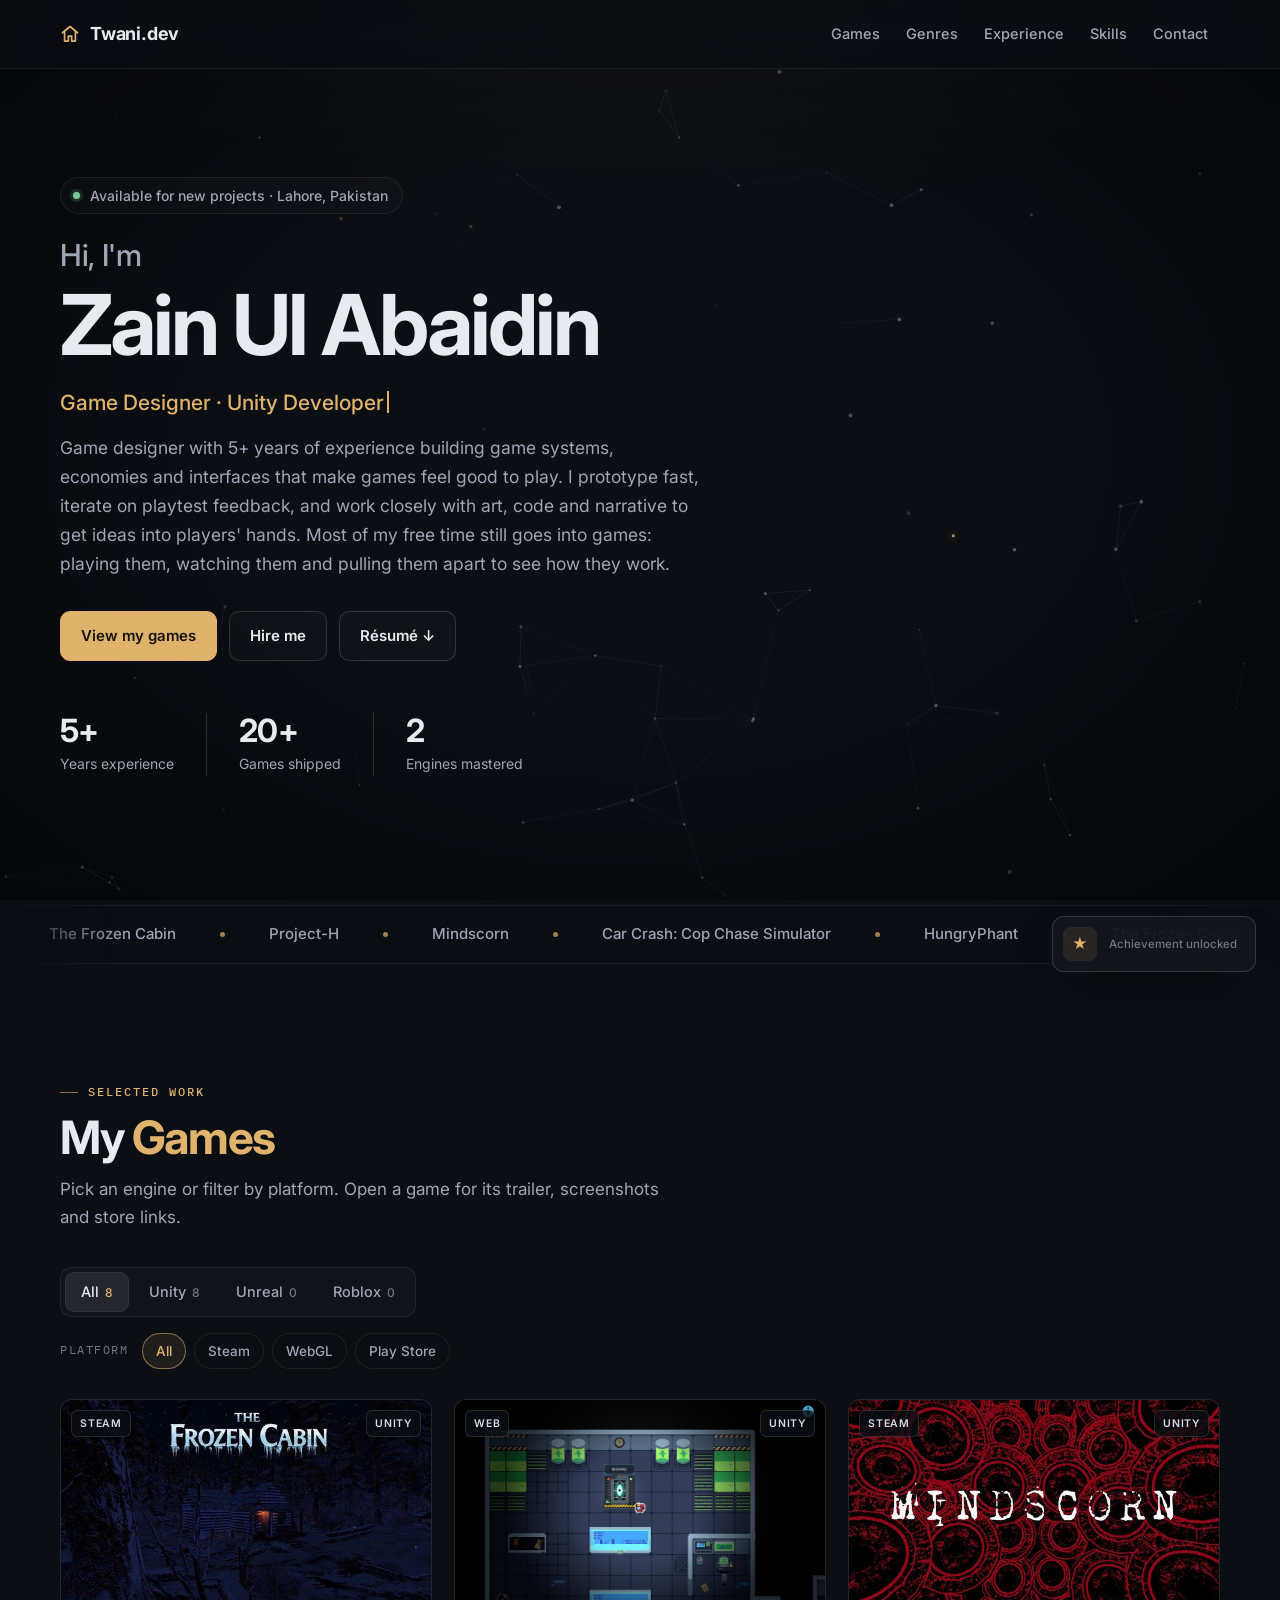
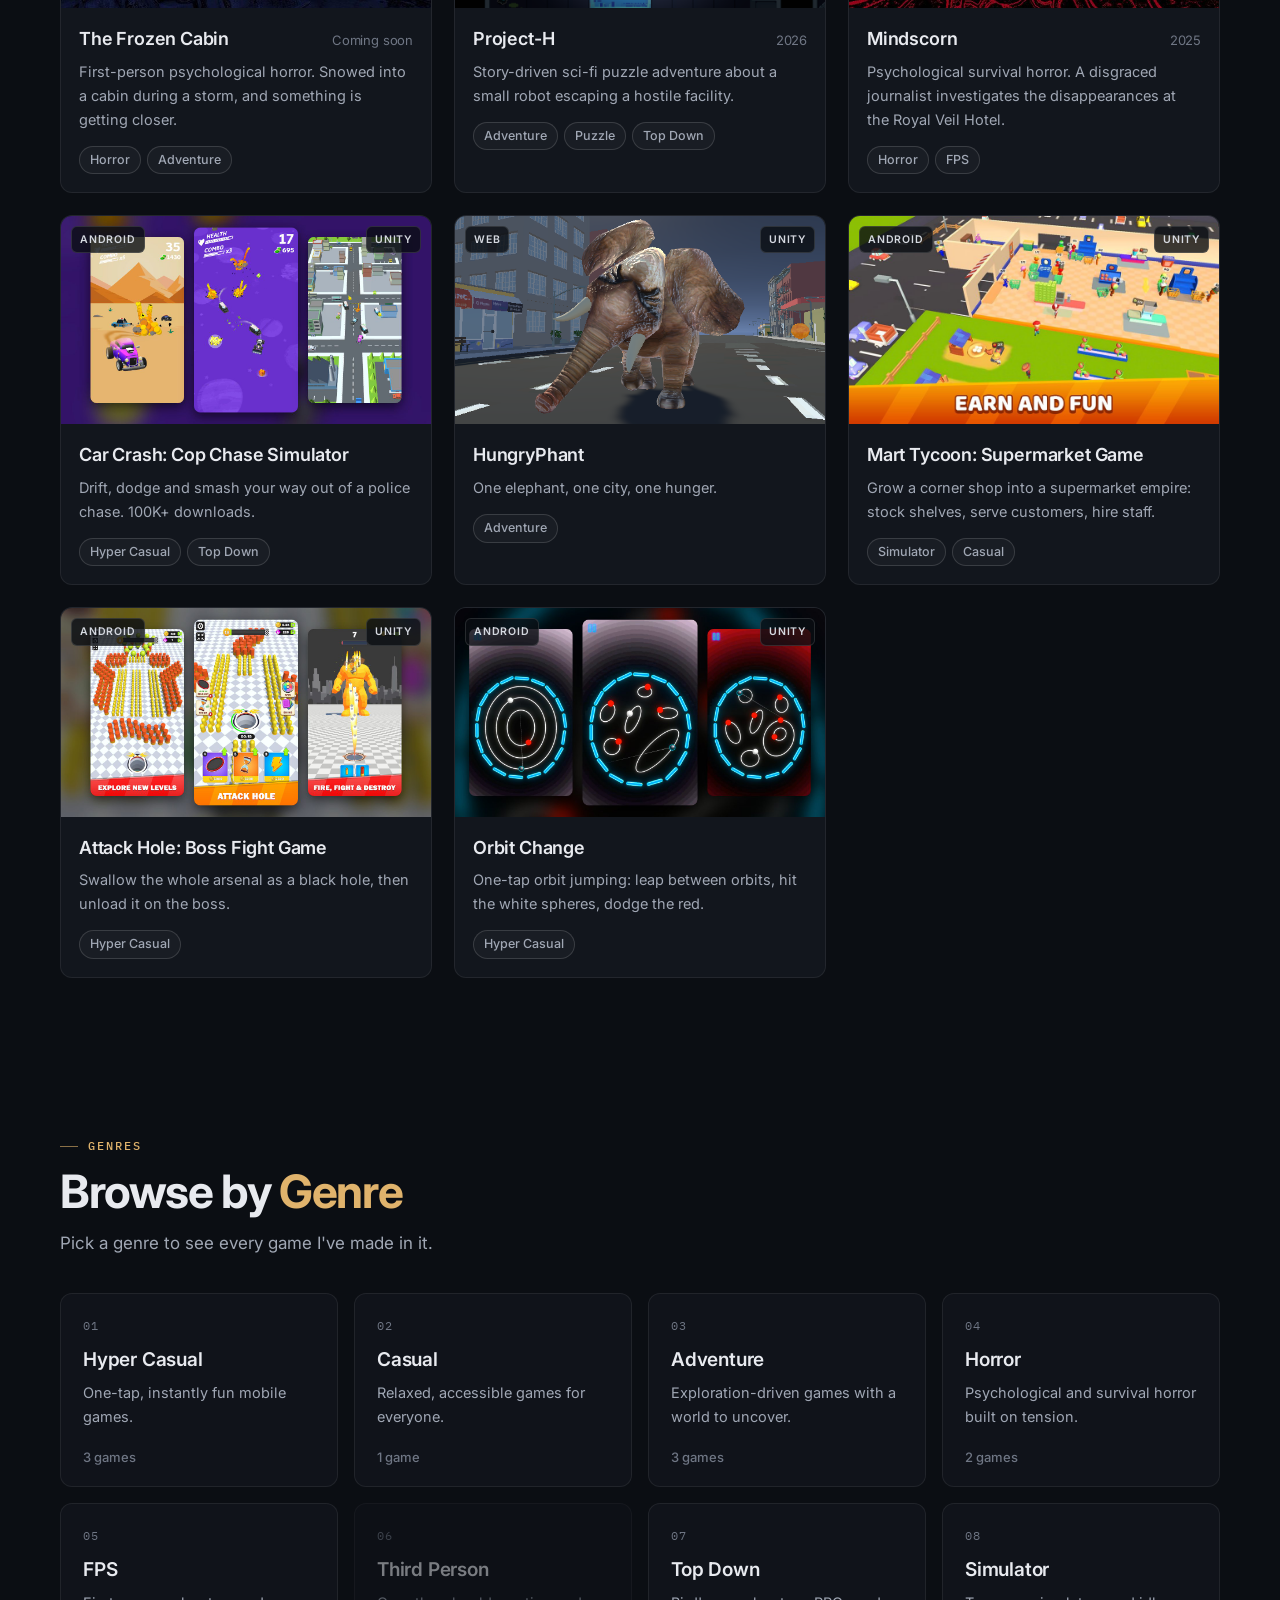
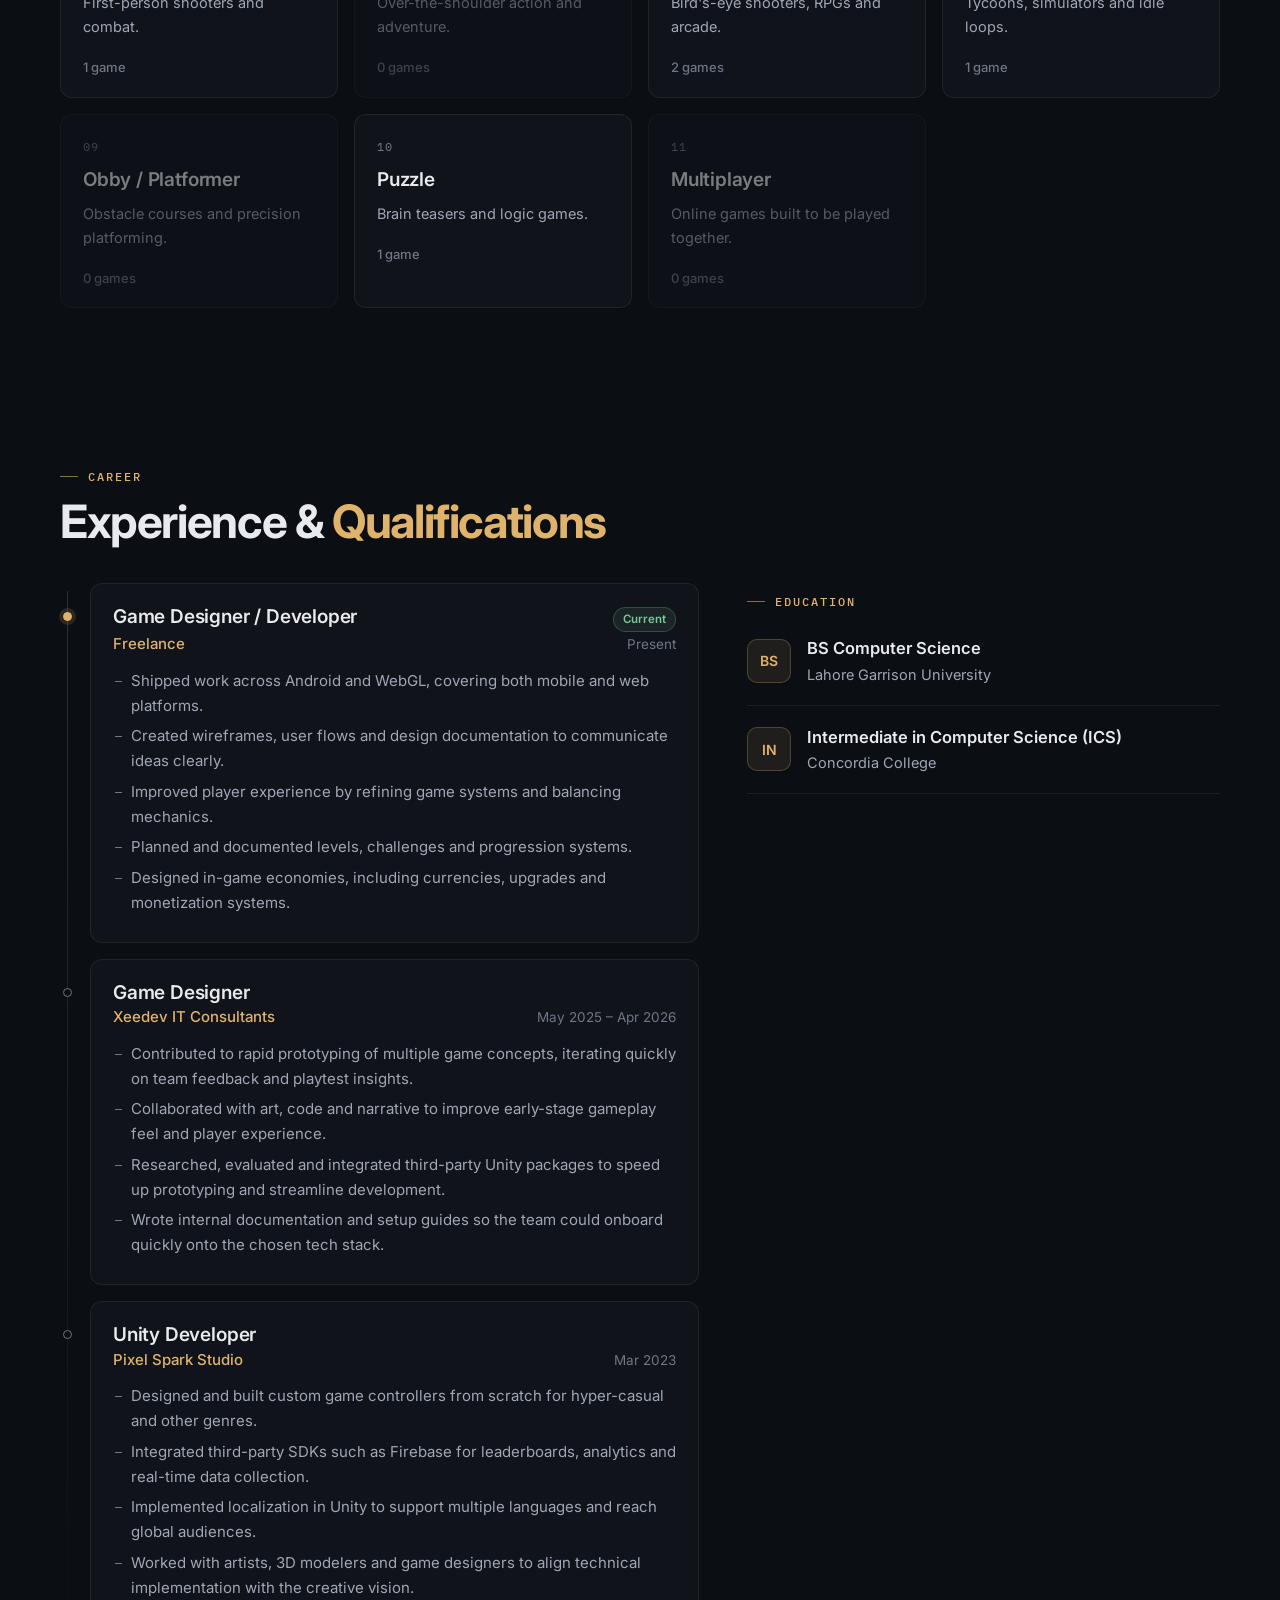
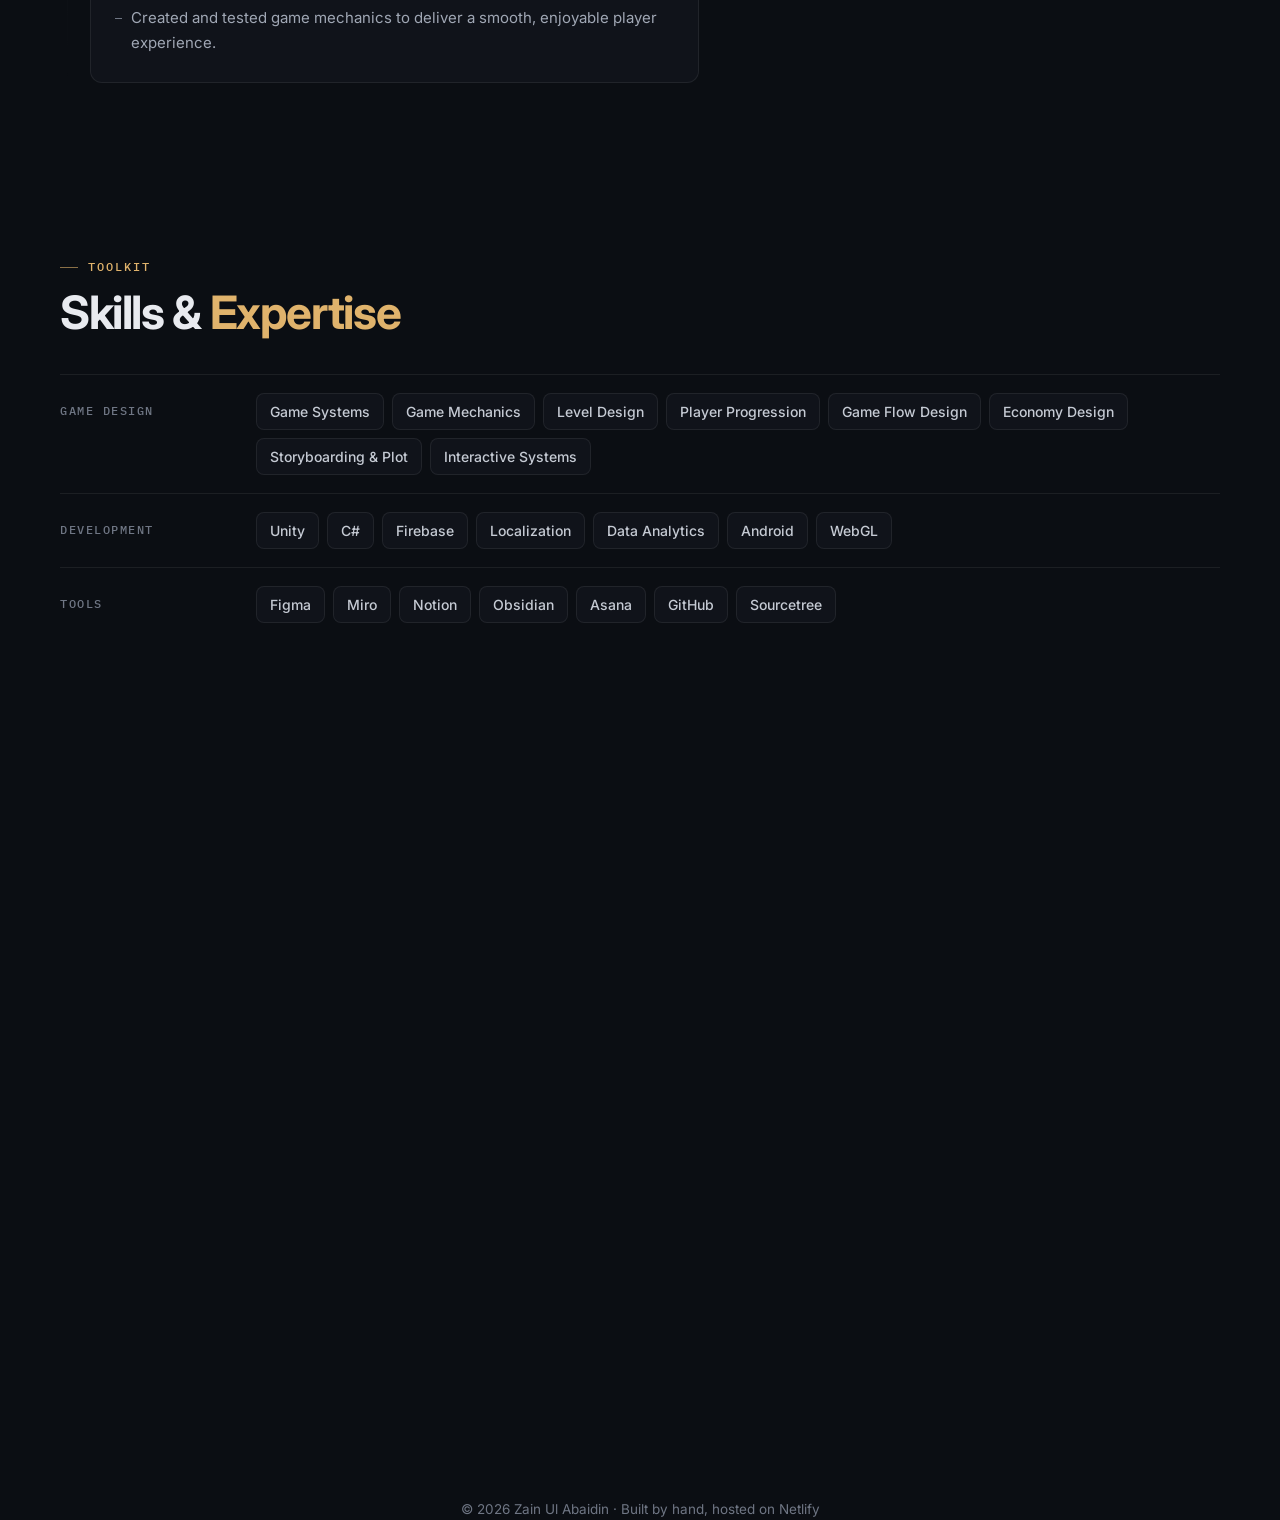
==== commit 987b02b2: "Web overhaul" ====
--- a/index.html
+++ b/index.html
@@ -5,7 +5,7 @@
   <meta name="viewport" content="width=device-width, initial-scale=1">
   <title>Zain Ul Abaidin · Game Designer | twani.dev</title>
   <meta name="description" content="Portfolio of Zain Ul Abaidin, a game designer and Unity developer from Lahore, Pakistan. Game systems, economy and level design, plus games you can play in the browser.">
-  <meta name="theme-color" content="#030604">
+  <meta name="theme-color" content="#0b0e13">
   <link rel="canonical" href="https://twani.dev/">
   <meta property="og:title" content="Zain Ul Abaidin · Game Designer">
   <meta property="og:description" content="Portfolio of Zain Ul Abaidin, a game designer and Unity developer from Lahore, Pakistan. Game systems, economy and level design, plus games you can play in the browser.">
@@ -15,12 +15,12 @@
   <link rel="icon" href="assets/favicon.svg" type="image/svg+xml">
   <link rel="preconnect" href="https://fonts.googleapis.com">
   <link rel="preconnect" href="https://fonts.gstatic.com" crossorigin>
-  <link href="https://fonts.googleapis.com/css2?family=Barlow:wght@400;500;600;700;800&family=IBM+Plex+Mono:wght@400;500&display=swap" rel="stylesheet">
+  <link href="https://fonts.googleapis.com/css2?family=Inter:wght@400;500;600;700&family=IBM+Plex+Mono:wght@400;500&display=swap" rel="stylesheet">
   <link rel="stylesheet" href="css/style.css">
 </head>
 <body data-page="home">
   <main id="app"></main>
-  <noscript><p style="padding:40px;color:#39ff88;font-family:monospace">This portfolio needs JavaScript turned on.</p></noscript>
+  <noscript><p style="padding:40px;color:#e8eaef;font-family:system-ui,sans-serif">This portfolio needs JavaScript turned on.</p></noscript>
   <script src="js/data.js"></script>
   <script src="js/main.js"></script>
   <script src="js/bg.js"></script>
--- a/css/style.css
+++ b/css/style.css
@@ -2,33 +2,35 @@
    Theme
    ===================================================================== */
 :root {
-  --bg: #030604;
-  --bg-2: #07100a;
-  --panel: rgba(8, 20, 12, 0.72);
-  --panel-solid: #0a160e;
-  --line: rgba(57, 255, 136, 0.16);
-  --line-strong: rgba(57, 255, 136, 0.45);
-  --green: #39ff88;
-  --green-2: #00d26a;
-  --green-dim: #1c7a45;
-  --lime: #b6ff3b;
-  --text: #e6fff0;
-  --muted: #8fb9a0;
-  --danger: #ff4d6d;
-  --gold: #ffd84d;
-  --radius: 14px;
-  --glow: 0 0 24px rgba(57, 255, 136, 0.35);
-  --font: "Barlow", "Segoe UI", system-ui, sans-serif;
+  --bg: #0b0e13;
+  --surface: #12161d;
+  --surface-2: #181d26;
+  --panel: rgba(17, 21, 28, 0.9);
+  --line: rgba(255, 255, 255, 0.07);
+  --line-strong: rgba(255, 255, 255, 0.14);
+  --text: #e8eaef;
+  --soft: #c5cad3;
+  --muted: #a0a7b4;
+  --faint: #6f7684;
+  --accent: #e0b36c;
+  --accent-2: #f2cf97;
+  --accent-rgb: 224, 179, 108;
+  --accent-soft: rgba(var(--accent-rgb), 0.1);
+  --ok: #7cc79a;
+  --radius: 12px;
+  --ease: cubic-bezier(.2, .7, .2, 1);
+  --font: "Inter", "Segoe UI", system-ui, sans-serif;
   --mono: "IBM Plex Mono", ui-monospace, monospace;
 }
 
-* { box-sizing: border-box; margin: 0; padding: 0; }
+* { margin: 0; padding: 0; }
+*, *::before, *::after { box-sizing: border-box; } /* "*" alone misses pseudo-elements: bordered dots/rings would grow off-centre */
 html { scroll-behavior: smooth; }
 body {
   background: var(--bg);
   color: var(--text);
   font-family: var(--font);
-  line-height: 1.6;
+  line-height: 1.65;
   -webkit-font-smoothing: antialiased;
   overflow-x: hidden;
   min-height: 100vh;
@@ -37,481 +39,427 @@
 a { color: inherit; text-decoration: none; }
 img { max-width: 100%; display: block; }
 button { font: inherit; color: inherit; background: none; border: 0; }
-::selection { background: var(--green); color: #000; }
+::selection { background: var(--accent); color: #17120a; }
 
 /* =====================================================================
    Animated background layers
    ===================================================================== */
-#bg-canvas { position: fixed; inset: 0; z-index: -3; width: 100%; height: 100%; }
-.bg-grid {
-  position: fixed; inset: -50% -50% 0 -50%; z-index: -2; height: 150%;
-  background-image:
-    linear-gradient(var(--line) 1px, transparent 1px),
-    linear-gradient(90deg, var(--line) 1px, transparent 1px);
-  background-size: 60px 60px;
-  transform: perspective(600px) rotateX(62deg) translateY(30%);
-  transform-origin: center top;
-  mask-image: linear-gradient(to top, #000 10%, transparent 75%);
-  -webkit-mask-image: linear-gradient(to top, #000 10%, transparent 75%);
-  animation: gridMove 3s linear infinite;
-  opacity: 0.55;
-}
-@keyframes gridMove { to { background-position: 0 60px, 0 0; } }
+#bg-canvas { position: fixed; inset: 0; z-index: -2; width: 100%; height: 100%; }
 .bg-vignette {
   position: fixed; inset: 0; z-index: -1; pointer-events: none;
-  background: radial-gradient(ellipse at 50% 0%, rgba(57,255,136,0.10), transparent 55%),
-              radial-gradient(ellipse at center, transparent 40%, rgba(0,0,0,0.75) 100%);
-}
-.scanlines {
-  position: fixed; inset: 0; z-index: 90; pointer-events: none; opacity: 0.08;
-  background: repeating-linear-gradient(to bottom, #000 0 1px, transparent 1px 3px);
-}
-
-/* =====================================================================
-   Boot screen
-   ===================================================================== */
-#boot {
-  position: fixed; inset: 0; z-index: 200; background: #000;
-  display: grid; place-items: center; text-align: center;
-  transition: opacity .5s ease, visibility .5s;
-}
-#boot.done { opacity: 0; visibility: hidden; }
-.boot-inner { width: min(520px, 86vw); font-family: var(--mono); }
-.boot-log { text-align: left; font-size: 13px; color: var(--green); min-height: 120px; white-space: pre-line; }
-.boot-log span { color: var(--muted); }
-.boot-bar { height: 10px; border: 1px solid var(--green); margin: 18px 0; padding: 2px; }
-.boot-bar i { display: block; height: 100%; width: 0; background: var(--green); box-shadow: var(--glow); transition: width .15s; }
-.press-start {
-  font-weight: 800; font-size: clamp(22px, 4vw, 32px); color: var(--green);
-  letter-spacing: 6px; opacity: 0; animation: blink 1s steps(2) infinite;
-}
-.press-start.show { opacity: 1; }
-.boot-skip { margin-top: 14px; font-size: 11px; color: var(--muted); }
-@keyframes blink { 50% { opacity: 0; } }
-
-/* =====================================================================
-   Cursor: FPS reticle (sits exactly on the pointer) + trailing lock-on ring
+  background: radial-gradient(ellipse 80% 50% at 50% -10%, rgba(var(--accent-rgb), .05), transparent 70%),
+              radial-gradient(ellipse at center, transparent 45%, rgba(0, 0, 0, .55) 100%);
+}
+
+/* =====================================================================
+   Cursor: FPS reticle (sits exactly on the pointer) + trailing lock-on ring.
+   Over links it locks on; over readable text it opens into a wide scope ring.
    ===================================================================== */
 @property --spread { syntax: "<length>"; inherits: true; initial-value: 0px; }
 @property --kick { syntax: "<length>"; inherits: true; initial-value: 0px; }
 .reticle, .cursor { position: fixed; top: 0; left: 0; width: 0; height: 0; pointer-events: none; z-index: 300; transition: opacity .2s; }
-.reticle.off, .cursor.off { opacity: 0; }
 
 /* Reticle: centre dot + 4 ticks around a small gap */
 .reticle {
-  --gap: 5px; --len: 7px; color: var(--green);
-  filter: drop-shadow(0 0 1px rgba(0,0,0,.9)) drop-shadow(0 0 3px rgba(57,255,136,.9)); /* dark edge keeps it visible on bright buttons */
+  --gap: 5px; --len: 7px; color: var(--accent);
+  filter: drop-shadow(0 0 1px rgba(0,0,0,.9)) drop-shadow(0 0 2px rgba(var(--accent-rgb), .4)); /* dark edge keeps it visible on light images */
   transition: opacity .2s, color .2s, --spread .25s cubic-bezier(.2,.9,.3,1.4);
 }
 .reticle::before { content: ""; position: absolute; left: -2px; top: -2px; width: 4px; height: 4px; border-radius: 50%; background: currentColor; }
-.reticle i { position: absolute; background: currentColor; border-radius: 1px; }
+.reticle i { position: absolute; background: currentColor; border-radius: 1px; transition: opacity .2s; }
 .reticle i:nth-child(-n+2) { left: -1px; width: 2px; height: var(--len); }
 .reticle i:nth-child(n+3) { top: -1px; height: 2px; width: var(--len); }
 .reticle i:nth-child(1) { bottom: var(--gap); transform: translateY(calc(-1 * (var(--spread) + var(--kick)))); }
 .reticle i:nth-child(2) { top: var(--gap); transform: translateY(calc(var(--spread) + var(--kick))); }
 .reticle i:nth-child(3) { right: var(--gap); transform: translateX(calc(-1 * (var(--spread) + var(--kick)))); }
 .reticle i:nth-child(4) { left: var(--gap); transform: translateX(calc(var(--spread) + var(--kick))); }
-.reticle.hover { --spread: 3px; color: var(--lime); }
+.reticle.hover { --spread: 3px; color: var(--accent-2); }
+.reticle.read { --spread: 8px; } /* ticks spring outwards and fade, leaving the amber dot (white would vanish on lit text) */
+.reticle.read i { opacity: 0; }
 .reticle.fire { animation: recoil .32s cubic-bezier(.2,.8,.3,1); }
 @keyframes recoil { from { --kick: 7px; } to { --kick: 0px; } }
 
 /* Ring: 4 arcs that trail the pointer, then rotate + grow to lock on */
-.cursor { filter: drop-shadow(0 0 1px rgba(0,0,0,.8)) drop-shadow(0 0 4px rgba(57,255,136,.6)); }
+.cursor { filter: drop-shadow(0 0 1px rgba(0,0,0,.8)); }
 .cursor::before, .cursor::after { content: ""; position: absolute; left: -17px; top: -17px; width: 34px; height: 34px; border-radius: 50%; }
 .cursor::before {
-  border: 1.5px solid var(--green); opacity: .75;
+  border: 1.5px solid var(--accent); opacity: .55;
   -webkit-mask: repeating-conic-gradient(from 20deg, #000 0 50deg, transparent 0 90deg);
           mask: repeating-conic-gradient(from 20deg, #000 0 50deg, transparent 0 90deg);
-  transition: transform .3s cubic-bezier(.2,.9,.3,1.3), border-color .2s, opacity .2s;
-}
-.cursor::after { background: rgba(57,255,136,.08); opacity: 0; transform: scale(.4); transition: transform .3s cubic-bezier(.2,.9,.3,1.3), opacity .2s; }
-.cursor.hover::before { transform: rotate(45deg) scale(1.45); border-color: var(--lime); opacity: 1; }
+  transition: transform .3s cubic-bezier(.2,.9,.3,1.3), border-color .2s, opacity .25s,
+              left .4s var(--ease), top .4s var(--ease), width .4s var(--ease), height .4s var(--ease);
+}
+.cursor::after { background: rgba(var(--accent-rgb), .06); opacity: 0; transform: scale(.4); transition: transform .3s cubic-bezier(.2,.9,.3,1.3), opacity .2s; }
+.cursor.hover::before { transform: rotate(45deg) scale(1.45); border-color: var(--accent-2); opacity: .9; }
 .cursor.hover::after { opacity: 1; transform: scale(1.45); }
+.cursor.read::before { /* faint dial of ticks outlining the glowing letters; resized (not scaled) so the line stays hairline */
+  left: -44px; top: -44px; width: 88px; height: 88px; border-width: 1px; opacity: .65;
+  -webkit-mask: repeating-conic-gradient(#000 0 8deg, transparent 0 15deg);
+          mask: repeating-conic-gradient(#000 0 8deg, transparent 0 15deg);
+}
 .cursor.fire::before { animation: ringKick .3s ease-out; }
 @keyframes ringKick { from { scale: .75; } to { scale: 1; } }
+.reticle.off, .cursor.off { opacity: 0; }
 .hit-spark {
-  position: fixed; pointer-events: none; z-index: 299; width: 6px; height: 6px; border-radius: 50%;
-  background: var(--green); box-shadow: 0 0 8px var(--green);
-  animation: spark .55s ease-out forwards;
+  position: fixed; pointer-events: none; z-index: 299; width: 4px; height: 4px; border-radius: 50%;
+  background: var(--accent); box-shadow: 0 0 6px rgba(var(--accent-rgb), .6);
+  animation: spark .5s ease-out forwards;
 }
 @keyframes spark { to { transform: translate(var(--dx), var(--dy)) scale(0); opacity: 0; } }
 
-/* =====================================================================
-   XP bar (scroll progress) + nav
-   ===================================================================== */
-.xp {
-  position: fixed; top: 0; left: 0; right: 0; height: 4px; z-index: 120; background: rgba(57,255,136,.08);
-}
-.xp i { display: block; height: 100%; width: 0; background: linear-gradient(90deg, var(--green-2), var(--lime)); box-shadow: var(--glow); }
-.xp-label {
-  position: fixed; top: 10px; right: 16px; z-index: 120; font-weight: 700; font-size: 12px; letter-spacing: 1.5px;
-  color: var(--green); background: rgba(0,0,0,.6); padding: 5px 8px; border: 1px solid var(--line-strong);
+/* Text spotlight: a lit copy of the text sits on top, masked to a soft circle around the
+   pointer, so only the letters near it glow. --mx/--my/--r come from textGlow() in main.js */
+.readable { position: relative; }
+.readable::after {
+  content: attr(data-text); content: attr(data-text) / ""; /* empty alt: screen readers skip the copy */
+  position: absolute; inset: 0; padding: inherit; pointer-events: none;
+  color: #fff; -webkit-text-stroke: .3px #fff; /* reads a touch bolder without shifting the layout */
+  text-shadow: 0 0 10px rgba(var(--accent-rgb), .55), 0 0 1px rgba(255, 255, 255, .6);
+  -webkit-mask-image: radial-gradient(circle var(--r, 0px) at var(--mx, 0px) var(--my, 0px), #000, rgba(0,0,0,.7) 35%, rgba(0,0,0,.25) 65%, transparent);
+          mask-image: radial-gradient(circle var(--r, 0px) at var(--mx, 0px) var(--my, 0px), #000, rgba(0,0,0,.7) 35%, rgba(0,0,0,.25) 65%, transparent);
+}
+
+/* =====================================================================
+   Scroll progress + nav
+   ===================================================================== */
+.xp { position: fixed; top: 0; left: 0; right: 0; height: 2px; z-index: 120; pointer-events: none; }
+.xp i { display: block; height: 100%; width: 0; background: var(--accent); opacity: .8; }
+
+.nav {
+  position: sticky; top: 0; z-index: 100;
+  display: flex; align-items: center; justify-content: space-between; gap: 16px;
+  padding: 14px max(20px, calc((100% - 1160px) / 2)); /* full-width bar, content lines up with .wrap */
+  background: rgba(11, 14, 19, .78);
+  backdrop-filter: blur(14px) saturate(140%); -webkit-backdrop-filter: blur(14px) saturate(140%);
+  border-bottom: 1px solid var(--line);
+}
+.logo { font-size: 18px; font-weight: 700; letter-spacing: -.2px; color: var(--text); display: flex; align-items: center; gap: 10px; }
+.logo svg {
+  width: 20px; height: 20px; flex-shrink: 0; fill: none; stroke: var(--accent); stroke-width: 2; stroke-linecap: round; stroke-linejoin: round;
   transition: transform .2s;
 }
-.xp-label.levelup { transform: scale(1.25); color: var(--gold); border-color: var(--gold); }
-
-.nav {
-  position: sticky; top: 4px; z-index: 100; margin: 0 auto; max-width: 1200px;
-  display: flex; align-items: center; justify-content: space-between; gap: 16px;
-  padding: 14px 20px;
-  backdrop-filter: blur(12px); -webkit-backdrop-filter: blur(12px);
-  background: rgba(3,6,4,.55); border-bottom: 1px solid var(--line);
-}
-.logo { font-size: 22px; font-weight: 700; color: var(--green); letter-spacing: -0.3px; display: flex; align-items: center; gap: 10px; }
-.logo svg {
-  width: 22px; height: 22px; flex-shrink: 0; fill: none; stroke: currentColor; stroke-width: 2.2; stroke-linecap: round; stroke-linejoin: round;
-  filter: drop-shadow(0 0 6px rgba(57,255,136,.6)); transition: transform .2s;
-}
 .logo:hover svg { transform: translateY(-2px); }
-@keyframes pulse { 50% { opacity: .3; } }
-.nav-links { display: flex; gap: 4px; flex-wrap: wrap; }
-.nav-links a {
-  font-size: 15px; font-weight: 500; padding: 8px 12px; border-radius: 8px; color: var(--muted);
-  position: relative; transition: color .2s;
-}
-.nav-links a::before { content: "▶"; position: absolute; left: -2px; opacity: 0; color: var(--green); font-size: 9px; top: 11px; transition: .2s; }
-.nav-links a:hover { color: var(--green); }
-.nav-links a:hover::before { opacity: 1; left: 0; }
-.nav-toggle { display: none; font-weight: 700; letter-spacing: 1.5px; color: var(--green); border: 1px solid var(--line-strong); padding: 6px 10px; border-radius: 8px; }
+.nav-links { display: flex; gap: 2px; flex-wrap: wrap; }
+.nav-links a { font-size: 14.5px; font-weight: 500; padding: 8px 12px; color: var(--muted); position: relative; transition: color .2s; }
+.nav-links a::after {
+  content: ""; position: absolute; left: 12px; right: 12px; bottom: 3px; height: 1px; background: var(--accent);
+  transform: scaleX(0); transform-origin: left; transition: transform .25s var(--ease);
+}
+.nav-links a:hover { color: var(--text); }
+.nav-links a:hover::after { transform: scaleX(1); }
+.nav-toggle { display: none; font-weight: 600; font-size: 13px; color: var(--text); border: 1px solid var(--line-strong); padding: 6px 12px; border-radius: 8px; }
 
 /* =====================================================================
    Layout + headings
    ===================================================================== */
 .wrap { max-width: 1200px; margin: 0 auto; padding: 0 20px; }
-section { padding: 96px 0 40px; }
+section { padding: 110px 0 40px; }
 .sec-head { margin-bottom: 36px; }
-.sec-tag { font-weight: 700; font-size: 13px; color: var(--green); letter-spacing: 3px; text-transform: uppercase; }
-.sec-tag::before { content: "// "; color: var(--green-dim); }
-.sec-title { font-weight: 800; font-size: clamp(30px, 5vw, 52px); line-height: 1.05; letter-spacing: -0.5px; margin-top: 8px; }
-.sec-title em { font-style: normal; color: var(--green); text-shadow: var(--glow); }
-.sec-sub { color: var(--muted); max-width: 620px; margin-top: 10px; }
-
-/* Glitch text */
-.glitch { position: relative; display: inline-block; }
-.glitch::before, .glitch::after {
-  content: attr(data-text); position: absolute; inset: 0; pointer-events: none; opacity: 0;
-}
-.glitch::before { color: var(--lime); transform: translate(-2px, 0); }
-.glitch::after { color: #00ffd5; transform: translate(2px, 0); }
-.glitch.active::before { opacity: .8; animation: glitchA .35s steps(2) 2; }
-.glitch.active::after { opacity: .8; animation: glitchB .35s steps(2) 2; }
-@keyframes glitchA { 0% { clip-path: inset(10% 0 60% 0); } 50% { clip-path: inset(50% 0 20% 0); } 100% { clip-path: inset(80% 0 5% 0); } }
-@keyframes glitchB { 0% { clip-path: inset(70% 0 10% 0); } 50% { clip-path: inset(5% 0 75% 0); } 100% { clip-path: inset(35% 0 40% 0); } }
-
-/* Reveal on scroll: "spawn in" */
-.reveal { opacity: 0; transform: translateY(30px) scale(.98); filter: blur(6px); transition: opacity .7s ease, transform .7s cubic-bezier(.2,.9,.25,1.2), filter .7s; }
-.reveal.in { opacity: 1; transform: none; filter: none; }
+.sec-tag {
+  font-family: var(--mono); font-weight: 500; font-size: 12px; letter-spacing: 2px; text-transform: uppercase;
+  color: var(--accent); display: inline-flex; align-items: center; gap: 10px;
+}
+.sec-tag::before { content: ""; width: 18px; height: 1px; background: currentColor; opacity: .6; }
+.sec-title { font-weight: 700; font-size: clamp(30px, 4.4vw, 46px); line-height: 1.1; letter-spacing: -0.03em; margin-top: 10px; }
+.sec-title em { font-style: normal; color: var(--accent); }
+.sec-sub { color: var(--muted); max-width: 620px; margin-top: 12px; font-size: 17px; }
+
+/* Reveal on scroll: quiet fade up */
+.reveal { opacity: 0; transform: translateY(18px); transition: opacity .7s var(--ease), transform .7s var(--ease); }
+.reveal.in { opacity: 1; transform: none; }
 
 /* =====================================================================
    Buttons + chips
    ===================================================================== */
 .btn {
-  display: inline-flex; align-items: center; gap: 10px; font-size: 16px; font-weight: 600; letter-spacing: .2px;
-  padding: 13px 22px; border-radius: 10px; border: 1px solid var(--green); color: var(--green);
-  position: relative; overflow: hidden; transition: color .25s, box-shadow .25s, transform .15s;
-  isolation: isolate;
-}
-.btn::before {
-  content: ""; position: absolute; inset: 0; background: var(--green); z-index: -1;
-  transform: translateX(-101%); transition: transform .3s cubic-bezier(.7,0,.2,1);
-}
-.btn:hover { color: #000; box-shadow: var(--glow); }
-.btn:hover::before { transform: none; }
-.btn:active { transform: scale(.96); }
-.btn.solid { background: var(--green); color: #000; }
-.btn.solid::before { background: var(--lime); }
+  display: inline-flex; align-items: center; gap: 10px; font-size: 15px; font-weight: 600;
+  padding: 12px 20px; border-radius: 10px; border: 1px solid var(--line-strong); color: var(--text);
+  background: rgba(255, 255, 255, .02);
+  transition: background-color .2s, border-color .2s, color .2s, transform .15s;
+}
+.btn:hover { border-color: rgba(var(--accent-rgb), .6); background: var(--accent-soft); }
+.btn:active { transform: scale(.97); }
+.btn.solid { background: var(--accent); border-color: var(--accent); color: #17120a; }
+.btn.solid:hover { background: var(--accent-2); border-color: var(--accent-2); }
 .btn.small { padding: 8px 14px; font-size: 14px; }
-.btn .key { font-size: 12px; font-weight: 700; border: 1px solid currentColor; padding: 2px 7px; border-radius: 5px; letter-spacing: .5px; }
 
 .chip {
-  font-weight: 500; font-size: 12px; padding: 4px 9px; border-radius: 999px;
-  border: 1px solid var(--line-strong); color: var(--green); background: rgba(57,255,136,.06); white-space: nowrap;
-}
+  font-weight: 500; font-size: 12.5px; padding: 3px 10px; border-radius: 999px; white-space: nowrap;
+  border: 1px solid var(--line-strong); color: var(--muted); background: rgba(255, 255, 255, .03);
+  transition: color .2s, border-color .2s;
+}
+.chip:hover { color: var(--accent); border-color: rgba(var(--accent-rgb), .5); }
 .badge {
-  font-weight: 700; font-size: 11px; letter-spacing: 1px; padding: 4px 7px; border-radius: 4px;
-  background: rgba(0,0,0,.75); border: 1px solid var(--line-strong); color: var(--green);
-}
-.badge.steam { color: #9fd3ff; border-color: #4c7aa8; }
-.badge.playstore { color: var(--lime); border-color: #6f9a2a; }
-.badge.webgl { color: #ffb84d; border-color: #9a6a20; }
-.badge.roblox { color: #ff6b6b; border-color: #9a3a3a; }
-.badge.appstore { color: #d9d9ff; border-color: #6a6a9a; }
+  font-weight: 600; font-size: 10.5px; letter-spacing: .8px; padding: 4px 8px; border-radius: 6px;
+  background: rgba(11, 14, 19, .8); border: 1px solid rgba(255, 255, 255, .12); color: #d5d9e0;
+}
 
 /* =====================================================================
    Hero
    ===================================================================== */
-.hero { min-height: calc(100vh - 70px); display: grid; align-items: center; padding: 40px 0; }
-.hero-grid { display: grid; grid-template-columns: 1.2fr .8fr; gap: 50px; align-items: center; }
-.hero-hello { font-family: var(--mono); color: var(--green); font-size: 14px; margin-bottom: 14px; }
-.hero-hello .ok { color: var(--lime); }
-.hero h1 { font-weight: 800; font-size: clamp(44px, 8vw, 96px); line-height: 1; letter-spacing: -1.5px; }
-.hero h1 .glitch { color: var(--green); text-shadow: 0 0 40px rgba(57,255,136,.4); }
-.typer { font-family: var(--mono); font-size: clamp(16px, 2.2vw, 22px); color: var(--muted); margin: 20px 0 10px; min-height: 1.6em; }
-.typer::after { content: "█"; color: var(--green); margin-left: 4px; animation: blink 1s steps(2) infinite; }
-.hero-about { color: var(--muted); max-width: 560px; margin-bottom: 28px; }
+.hero { min-height: calc(100vh - 64px); display: grid; align-items: center; padding: 60px 0 80px; }
+.hero > .wrap { width: 100%; } /* a grid item with auto margins would shrink to its content and centre */
+.hero-inner { max-width: 760px; }
+.hero-status {
+  display: inline-flex; align-items: center; gap: 10px; font-size: 14px; font-weight: 500; color: var(--muted);
+  padding: 6px 14px 6px 12px; border: 1px solid var(--line); border-radius: 999px; background: rgba(255, 255, 255, .02);
+  margin-bottom: 26px;
+}
+.hero-status .dot { width: 7px; height: 7px; border-radius: 50%; background: var(--ok); box-shadow: 0 0 0 3px rgba(124, 199, 154, .15); }
+.hero h1 { font-weight: 700; font-size: clamp(44px, 7.5vw, 84px); line-height: 1.02; letter-spacing: -0.035em; }
+.hero h1 .hi { display: block; font-size: .36em; font-weight: 500; letter-spacing: -0.01em; color: var(--muted); margin-bottom: .35em; }
+.typer { font-size: clamp(17px, 2vw, 21px); font-weight: 500; color: var(--accent); margin: 18px 0 14px; min-height: 1.6em; }
+.typer::after {
+  content: ""; display: inline-block; width: 2px; height: 1.05em; vertical-align: -0.15em; margin-left: 3px;
+  background: currentColor; animation: caret 1.1s steps(1) infinite;
+}
+@keyframes caret { 50% { opacity: 0; } }
+.hero-about { color: var(--muted); font-size: 17.5px; max-width: 640px; margin-bottom: 32px; }
 .hero-cta { display: flex; gap: 12px; flex-wrap: wrap; }
-.stats { display: flex; gap: 14px; margin-top: 36px; flex-wrap: wrap; }
-.stat { border: 1px solid var(--line); background: var(--panel); padding: 14px 18px; border-radius: 12px; min-width: 120px; }
-.stat b { display: block; font-weight: 800; font-size: 32px; line-height: 1.1; color: var(--green); text-shadow: var(--glow); }
+.stats { display: flex; margin-top: 52px; flex-wrap: wrap; row-gap: 20px; }
+.stat { padding: 0 32px; border-left: 1px solid var(--line-strong); }
+.stat:first-child { padding-left: 0; border-left: 0; }
+.stat b { display: block; font-weight: 700; font-size: 32px; line-height: 1.15; letter-spacing: -0.02em; color: var(--text); }
 .stat span { font-size: 14px; color: var(--muted); }
 
-/* Player card (hero right side) */
-.player-card {
-  border: 1px solid var(--line-strong); border-radius: 18px; background: var(--panel); padding: 22px;
-  position: relative; overflow: hidden; backdrop-filter: blur(8px);
-  transform-style: preserve-3d; transition: transform .2s ease-out;
-  box-shadow: 0 30px 80px -30px rgba(57,255,136,.35);
-}
-.player-card::before { /* sweep shine */
-  content: ""; position: absolute; inset: -50%; background: linear-gradient(115deg, transparent 40%, rgba(57,255,136,.15) 50%, transparent 60%);
-  animation: sweep 5s linear infinite;
-}
-@keyframes sweep { from { transform: translateX(-40%); } to { transform: translateX(40%); } }
-.pc-top { display: flex; gap: 16px; align-items: center; position: relative; }
-.avatar {
-  width: 72px; height: 72px; border-radius: 14px; border: 2px solid var(--green); display: grid; place-items: center;
-  font-weight: 800; color: var(--green); font-size: 28px; background: #000; overflow: hidden; flex-shrink: 0;
-}
-.avatar img { width: 100%; height: 100%; object-fit: cover; }
-.pc-name { font-weight: 700; font-size: 22px; }
-.pc-class { font-weight: 600; font-size: 14px; color: var(--green); }
-.pc-row { display: flex; justify-content: space-between; font-weight: 600; font-size: 13px; letter-spacing: .5px; color: var(--muted); margin: 18px 0 6px; position: relative; }
-.bar { height: 10px; border-radius: 3px; background: rgba(57,255,136,.1); overflow: hidden; position: relative; }
-.bar i { display: block; height: 100%; width: 0; background: linear-gradient(90deg, var(--green-2), var(--lime)); transition: width 1.4s cubic-bezier(.2,.9,.2,1); }
-.pc-status { margin-top: 18px; font-weight: 600; font-size: 14px; display: flex; align-items: center; gap: 8px; color: var(--lime); position: relative; }
-.pc-status::before { content: ""; width: 8px; height: 8px; border-radius: 50%; background: var(--lime); box-shadow: 0 0 10px var(--lime); animation: pulse 1.2s infinite; }
-
-.scroll-hint { text-align: center; margin-top: 40px; font-weight: 600; font-size: 12px; letter-spacing: 3px; color: var(--muted); animation: bob 1.6s ease-in-out infinite; }
-@keyframes bob { 50% { transform: translateY(8px); } }
-
-/* Featured marquee */
-.marquee { overflow: hidden; border-block: 1px solid var(--line); padding: 14px 0; mask-image: linear-gradient(90deg, transparent, #000 10%, #000 90%, transparent); }
-.marquee-track { display: flex; gap: 40px; width: max-content; animation: marquee 30s linear infinite; }
+/* Featured strip */
+.marquee {
+  overflow: hidden; border-block: 1px solid var(--line); padding: 16px 0; background: rgba(11, 14, 19, .85);
+  mask-image: linear-gradient(90deg, transparent, #000 10%, #000 90%, transparent);
+  -webkit-mask-image: linear-gradient(90deg, transparent, #000 10%, #000 90%, transparent);
+}
+.marquee-track { display: flex; gap: 44px; width: max-content; animation: marquee 50s linear infinite; }
 .marquee:hover .marquee-track { animation-play-state: paused; }
-.marquee a { font-weight: 700; font-size: 17px; letter-spacing: 1.5px; text-transform: uppercase; color: var(--muted); white-space: nowrap; transition: color .2s; }
-.marquee a:hover { color: var(--green); }
-.marquee a::before { content: "★ "; color: var(--green); }
+.marquee a { font-weight: 500; font-size: 15px; color: var(--muted); white-space: nowrap; display: inline-flex; align-items: center; gap: 44px; transition: color .2s; }
+.marquee a:hover { color: var(--text); }
+.marquee a::before { content: ""; width: 5px; height: 5px; border-radius: 50%; background: var(--accent); opacity: .7; }
 @keyframes marquee { to { transform: translateX(-50%); } }
 
 /* =====================================================================
-   Tabs (engine select)
-   ===================================================================== */
-.tabs { display: inline-flex; gap: 6px; padding: 6px; border: 1px solid var(--line); border-radius: 14px; background: var(--panel); position: relative; flex-wrap: wrap; }
-.tab {
-  position: relative; z-index: 1; font-weight: 600; font-size: 15px; padding: 10px 20px;
-  border-radius: 10px; color: var(--muted); transition: color .25s;
-}
-.tab.active { color: #000; }
-.tab-pill { position: absolute; z-index: 0; top: 6px; height: calc(100% - 12px); border-radius: 10px; background: var(--green); box-shadow: var(--glow); transition: left .35s cubic-bezier(.5,1.6,.4,.9), width .35s cubic-bezier(.5,1.6,.4,.9); }
-.tab .count { font-size: 11px; opacity: .7; margin-left: 6px; }
-.filters { display: flex; gap: 8px; flex-wrap: wrap; margin: 18px 0 28px; align-items: center; }
-.filters .lbl { font-weight: 700; font-size: 12px; letter-spacing: 1.5px; color: var(--muted); margin-right: 4px; }
-.filter { font-weight: 500; font-size: 13px; padding: 7px 13px; border-radius: 999px; border: 1px solid var(--line); color: var(--muted); transition: .2s; }
+   Tabs (engine select) + filters
+   ===================================================================== */
+.tabs { display: inline-flex; gap: 4px; padding: 4px; border: 1px solid var(--line); border-radius: 12px; background: var(--panel); position: relative; flex-wrap: wrap; }
+.tab { position: relative; z-index: 1; font-weight: 500; font-size: 14.5px; padding: 8px 16px; border-radius: 9px; color: var(--muted); transition: color .2s; }
+.tab:hover, .tab.active { color: var(--text); }
+.tab-pill {
+  position: absolute; z-index: 0; top: 4px; height: calc(100% - 8px); border-radius: 9px;
+  background: rgba(255, 255, 255, .08); box-shadow: inset 0 0 0 1px rgba(255, 255, 255, .06);
+  transition: left .35s var(--ease), top .35s var(--ease), width .35s var(--ease);
+}
+.tab .count { font-size: 12px; color: var(--faint); margin-left: 6px; transition: color .2s; }
+.tab.active .count { color: var(--accent); }
+.filters { display: flex; gap: 8px; flex-wrap: wrap; margin: 16px 0 30px; align-items: center; }
+.filters .lbl { font-family: var(--mono); font-size: 11.5px; letter-spacing: 1.5px; text-transform: uppercase; color: var(--faint); margin-right: 6px; }
+.filter {
+  font-weight: 500; font-size: 13.5px; padding: 6px 13px; border-radius: 999px; border: 1px solid var(--line);
+  color: var(--muted); background: rgba(11, 14, 19, .5); transition: color .2s, border-color .2s, background-color .2s;
+}
 .filter:hover { border-color: var(--line-strong); color: var(--text); }
-.filter.on { border-color: var(--green); color: var(--green); background: rgba(57,255,136,.08); box-shadow: inset 0 0 12px rgba(57,255,136,.15); }
-
-/* =====================================================================
-   Game cards: "loot drop" spawn + 3D tilt
+.filter.on { border-color: rgba(var(--accent-rgb), .55); color: var(--accent); background: var(--accent-soft); }
+
+/* =====================================================================
+   Game cards
    ===================================================================== */
 .grid { display: grid; grid-template-columns: repeat(auto-fill, minmax(290px, 1fr)); gap: 22px; }
 .card {
-  position: relative; border-radius: var(--radius); background: var(--panel-solid); border: 1px solid var(--line);
-  overflow: hidden; transform-style: preserve-3d; transition: transform .15s ease-out, border-color .3s, box-shadow .3s;
-  will-change: transform;
-}
-.card:hover { border-color: var(--green); box-shadow: 0 20px 60px -20px rgba(57,255,136,.5); }
-.card.spawn { animation: lootDrop .7s cubic-bezier(.2,1.4,.4,1) both; animation-delay: var(--d, 0s); }
-@keyframes lootDrop {
-  0% { opacity: 0; transform: translateY(-60px) scale(.6) rotateX(40deg); filter: brightness(3); }
-  60% { opacity: 1; filter: brightness(1.6); }
-  100% { opacity: 1; transform: none; filter: none; }
-}
-.card.spawn::after { /* ring flash on spawn */
-  content: ""; position: absolute; inset: 0; border-radius: inherit; border: 2px solid var(--green);
-  animation: ring .8s ease-out both; animation-delay: var(--d, 0s); pointer-events: none;
-}
-@keyframes ring { 0% { opacity: 1; transform: scale(.9); } 100% { opacity: 0; transform: scale(1.08); } }
-.card.despawn { animation: despawn .25s ease-in forwards; }
-@keyframes despawn { to { opacity: 0; transform: scale(.85); filter: blur(4px); } }
-
-.thumb { position: relative; aspect-ratio: 16/9; overflow: hidden; background: #000; }
-.thumb img { width: 100%; height: 100%; object-fit: cover; transition: transform .5s, filter .5s; }
-.card:hover .thumb img { transform: scale(1.08); filter: saturate(1.2); }
+  position: relative; border-radius: var(--radius); background: var(--surface); border: 1px solid var(--line);
+  overflow: hidden; transition: transform .3s var(--ease), border-color .25s, box-shadow .3s;
+}
+.card:hover { transform: translateY(-4px); border-color: var(--line-strong); box-shadow: 0 24px 50px -24px rgba(0, 0, 0, .85); }
+.card.spawn { animation: cardIn .6s var(--ease) backwards; animation-delay: var(--d, 0s); }
+@keyframes cardIn { from { opacity: 0; transform: translateY(18px); } }
+.card.despawn { animation: cardOut .22s ease-in forwards; }
+@keyframes cardOut { to { opacity: 0; transform: translateY(8px); } }
+
+.thumb { position: relative; aspect-ratio: 16/9; overflow: hidden; background: #07090c; }
+.thumb img { width: 100%; height: 100%; object-fit: cover; transition: transform .6s var(--ease); }
+.card:hover .thumb img { transform: scale(1.04); }
 .thumb .ph { /* placeholder art when no image */
   position: absolute; inset: 0; display: grid; place-items: center; text-align: center; padding: 20px;
   background:
-    radial-gradient(circle at var(--px, 30%) var(--py, 30%), rgba(57,255,136,.35), transparent 50%),
-    repeating-linear-gradient(45deg, rgba(57,255,136,.06) 0 10px, transparent 10px 20px), #04110a;
-  font-family: var(--font); font-weight: 700; font-size: clamp(22px, 2.4vw, 30px); letter-spacing: -0.5px; color: var(--green); line-height: 1.15;
-  text-shadow: 0 0 24px rgba(57,255,136,.45);
+    radial-gradient(circle at var(--px, 30%) var(--py, 30%), rgba(var(--accent-rgb), .16), transparent 55%),
+    linear-gradient(160deg, #161b24, #0d1015);
+  font-weight: 700; font-size: clamp(20px, 2.2vw, 26px); letter-spacing: -0.02em; color: var(--text); line-height: 1.2;
 }
 .thumb .badges { position: absolute; top: 10px; left: 10px; display: flex; gap: 6px; flex-wrap: wrap; z-index: 2; }
 .thumb .engine { position: absolute; top: 10px; right: 10px; z-index: 2; }
 .play-trailer {
   position: absolute; inset: 0; display: grid; place-items: center; z-index: 1;
-  background: rgba(0,0,0,.45); opacity: 0; transition: opacity .25s;
+  background: rgba(8, 10, 14, .45); opacity: 0; transition: opacity .25s;
 }
 .card:hover .play-trailer { opacity: 1; }
 .play-btn {
-  width: 64px; height: 64px; border-radius: 50%; border: 2px solid var(--green); display: grid; place-items: center;
-  background: rgba(0,0,0,.6); box-shadow: var(--glow); transform: scale(.8); transition: transform .25s;
+  width: 58px; height: 58px; border-radius: 50%; border: 1px solid rgba(255, 255, 255, .5); display: grid; place-items: center;
+  background: rgba(11, 14, 19, .6); transform: scale(.9); transition: transform .25s var(--ease), border-color .2s;
 }
 .card:hover .play-btn { transform: scale(1); }
-.play-btn::before { content: ""; border-left: 18px solid var(--green); border-top: 11px solid transparent; border-bottom: 11px solid transparent; margin-left: 5px; }
-.play-trailer small { position: absolute; bottom: 12px; font-weight: 700; font-size: 11px; letter-spacing: 1.5px; color: var(--green); }
-.card-body { padding: 16px 18px 18px; transform: translateZ(30px); }
-.card-title { font-size: 20px; font-weight: 700; display: flex; justify-content: space-between; gap: 10px; align-items: baseline; }
-.card-title span { font-size: 13px; color: var(--muted); font-weight: 400; }
-.card-short { color: var(--muted); font-size: 15px; margin: 6px 0 12px; }
+.play-btn::before { content: ""; border-left: 15px solid var(--text); border-top: 9px solid transparent; border-bottom: 9px solid transparent; margin-left: 4px; }
+.play-trailer small { position: absolute; bottom: 12px; font-weight: 600; font-size: 12px; color: var(--text); }
+.card-body { padding: 16px 18px 18px; }
+.card-title { font-size: 18px; font-weight: 600; letter-spacing: -0.01em; display: flex; justify-content: space-between; gap: 10px; align-items: baseline; transition: color .2s; }
+.card:hover .card-title { color: var(--accent-2); }
+.card-title span { font-size: 13px; color: var(--faint); font-weight: 400; white-space: nowrap; }
+.card-short { color: var(--muted); font-size: 14.5px; margin: 6px 0 14px; transition: color .25s; }
+.card:hover .card-short { color: var(--soft); }
 .card-tags { display: flex; gap: 6px; flex-wrap: wrap; }
-.card .glare { position: absolute; inset: 0; pointer-events: none; background: radial-gradient(circle at var(--gx,50%) var(--gy,50%), rgba(255,255,255,.12), transparent 45%); opacity: 0; transition: opacity .3s; z-index: 3; }
-.card:hover .glare { opacity: 1; }
-.empty { border: 1px dashed var(--line-strong); border-radius: var(--radius); padding: 40px; text-align: center; font-weight: 600; letter-spacing: 1.5px; color: var(--muted); grid-column: 1/-1; }
-
-/* =====================================================================
-   Genres: level select
-   ===================================================================== */
-.levels { display: grid; grid-template-columns: repeat(auto-fill, minmax(220px, 1fr)); gap: 18px; }
+.empty { border: 1px dashed var(--line-strong); border-radius: var(--radius); padding: 40px; text-align: center; font-weight: 500; color: var(--muted); grid-column: 1/-1; }
+
+/* =====================================================================
+   Genres
+   ===================================================================== */
+.levels { display: grid; grid-template-columns: repeat(auto-fill, minmax(230px, 1fr)); gap: 16px; }
 .level {
-  position: relative; padding: 22px; border-radius: var(--radius); border: 1px solid var(--line); background: var(--panel);
-  overflow: hidden; transition: transform .25s, border-color .25s, box-shadow .25s; display: block;
-}
-.level:hover { transform: translateY(-6px); border-color: var(--green); box-shadow: 0 16px 40px -18px rgba(57,255,136,.6); }
-.level .lvl-no { font-weight: 700; font-size: 12px; letter-spacing: 2px; color: var(--green-dim); }
-.level h3 { font-size: 21px; margin: 10px 0 6px; transition: color .2s; }
-.level:hover h3 { color: var(--green); }
-.level p { font-size: 14px; color: var(--muted); }
-.level .lvl-foot { display: flex; justify-content: space-between; align-items: center; margin-top: 16px; font-weight: 600; font-size: 13px; }
-.stars { color: var(--gold); letter-spacing: 2px; }
-.stars .off { color: #2a3a30; }
-.level .go { color: var(--green); opacity: 0; transform: translateX(-8px); transition: .25s; }
+  position: relative; display: block; padding: 22px 22px 18px; border-radius: var(--radius);
+  border: 1px solid var(--line); background: var(--panel); overflow: hidden;
+  transition: opacity .7s var(--ease) var(--rd, 0ms), transform .3s var(--ease), border-color .25s, background-color .25s;
+}
+.level::after { /* accent rule slides in along the top edge */
+  content: ""; position: absolute; left: 0; top: 0; width: 100%; height: 2px; background: var(--accent);
+  transform: scaleX(0); transform-origin: left; transition: transform .35s var(--ease);
+}
+.level:hover { transform: translateY(-4px); border-color: var(--line-strong); background: var(--surface-2); }
+.level:hover::after { transform: none; }
+.level .lvl-no { font-family: var(--mono); font-size: 12px; color: var(--faint); letter-spacing: 1px; }
+.level h3 { font-size: 19px; font-weight: 600; letter-spacing: -0.01em; margin: 8px 0 6px; transition: color .2s; }
+.level:hover h3 { color: var(--accent-2); }
+.level p { font-size: 14.5px; color: var(--muted); }
+.level .lvl-foot { display: flex; justify-content: space-between; align-items: center; margin-top: 18px; font-size: 13px; font-weight: 500; color: var(--faint); }
+.level .go { color: var(--accent); opacity: 0; transform: translateX(-6px); transition: opacity .25s, transform .25s var(--ease); }
 .level:hover .go { opacity: 1; transform: none; }
-.level.locked { opacity: .45; }
-.level.locked::after { content: "LOCKED"; position: absolute; top: 18px; right: 18px; font-weight: 700; font-size: 10px; letter-spacing: 1.5px; color: var(--muted); }
-.level::before { /* corner brackets */
-  content: ""; position: absolute; inset: 8px; pointer-events: none;
-  background:
-    linear-gradient(var(--green),var(--green)) top left/14px 2px no-repeat,
-    linear-gradient(var(--green),var(--green)) top left/2px 14px no-repeat,
-    linear-gradient(var(--green),var(--green)) bottom right/14px 2px no-repeat,
-    linear-gradient(var(--green),var(--green)) bottom right/2px 14px no-repeat;
-  opacity: 0; transition: opacity .25s, inset .25s;
-}
-.level:hover::before { opacity: 1; inset: 6px; }
-
-/* =====================================================================
-   Quest log (experience)
-   ===================================================================== */
-.quests { position: relative; padding-left: 34px; }
-.quests::before { content: ""; position: absolute; left: 10px; top: 6px; bottom: 6px; width: 2px; background: linear-gradient(var(--green), transparent); }
-.quest { position: relative; border: 1px solid var(--line); background: var(--panel); border-radius: var(--radius); padding: 20px 22px; margin-bottom: 18px; }
-.quest::before {
-  /* 18px square threaded on the timeline (centre 11px into .quests) and level with the title */
-  content: ""; position: absolute; box-sizing: border-box; left: -33px; top: 27px; width: 18px; height: 18px; transform: rotate(45deg);
-  background: var(--bg); border: 2px solid var(--green); box-shadow: var(--glow);
-}
-.quest.current::before { background: var(--green); animation: beacon 1.4s ease-in-out infinite; }
-@keyframes beacon { 50% { background: #104425; box-shadow: 0 0 6px rgba(57,255,136,.25); } } /* stays opaque so the timeline never shows through */
+.level.locked.in { opacity: .5; }
+
+/* =====================================================================
+   Experience timeline
+   ===================================================================== */
+.quests { position: relative; padding-left: 30px; }
+.quests::before { content: ""; position: absolute; left: 7px; top: 8px; bottom: 8px; width: 1px; background: linear-gradient(var(--line-strong), transparent); }
+.quest { position: relative; border: 1px solid var(--line); background: var(--panel); border-radius: var(--radius); padding: 20px 22px; margin-bottom: 16px; }
+.quest::before { /* dot threaded on the timeline, level with the title */
+  content: ""; position: absolute; left: -28px; top: 28px; width: 9px; height: 9px; border-radius: 50%;
+  background: var(--bg); border: 1.5px solid var(--faint);
+}
+.quest.current::before { background: var(--accent); border-color: var(--accent); box-shadow: 0 0 0 4px rgba(var(--accent-rgb), .15); }
 .quest-head { display: flex; justify-content: space-between; gap: 10px; flex-wrap: wrap; align-items: baseline; }
-.quest h3 { font-size: 20px; }
-.quest .q-company { color: var(--green); font-weight: 600; font-size: 15px; }
-.quest .q-period { font-weight: 600; font-size: 13px; color: var(--muted); }
-.quest .q-state { font-weight: 700; font-size: 10px; letter-spacing: 1px; padding: 4px 6px; border-radius: 4px; border: 1px solid; }
-.quest.current .q-state { color: var(--lime); }
-.quest:not(.current) .q-state { color: var(--gold); }
-.quest ul { list-style: none; margin-top: 10px; }
-.quest li { color: var(--muted); font-size: 15px; padding-left: 20px; position: relative; margin: 4px 0; }
-.quest li::before { content: "✓"; position: absolute; left: 0; color: var(--green); }
-
-.two-col { display: grid; grid-template-columns: 1fr 1fr; gap: 40px; }
-.edu { display: flex; gap: 16px; padding: 16px 0; border-bottom: 1px dashed var(--line); }
-.edu .ico { width: 44px; height: 44px; border: 1px solid var(--green); border-radius: 10px; display: grid; place-items: center; font-weight: 800; font-size: 15px; color: var(--green); flex-shrink: 0; }
-.edu h4 { font-size: 17px; }
-.edu p { color: var(--muted); font-size: 14px; }
-
-/* Inventory (skills) */
-.inv-group { margin-bottom: 20px; }
-.inv-group h4 { font-weight: 700; font-size: 13px; color: var(--muted); letter-spacing: 2px; text-transform: uppercase; margin-bottom: 10px; }
+.quest h3 { font-size: 19px; font-weight: 600; line-height: 1.35; letter-spacing: -0.01em; }
+.quest .q-company { color: var(--accent); font-weight: 500; font-size: 15px; }
+.quest .q-period { font-size: 13.5px; color: var(--faint); }
+.quest .q-state {
+  font-size: 11.5px; font-weight: 600; color: var(--ok); padding: 2px 9px; border-radius: 999px;
+  background: rgba(124, 199, 154, .1); border: 1px solid rgba(124, 199, 154, .25);
+}
+.quest ul { list-style: none; margin-top: 12px; }
+.quest li { color: var(--muted); font-size: 15px; padding-left: 18px; position: relative; margin: 6px 0; }
+.quest li::before { content: ""; position: absolute; left: 2px; top: .8em; width: 7px; height: 1px; background: var(--faint); }
+
+.two-col { display: grid; grid-template-columns: 1.15fr .85fr; gap: 48px; }
+.edu { display: flex; gap: 16px; padding: 18px 0; border-bottom: 1px solid var(--line); align-items: center; }
+.edu .ico {
+  width: 44px; height: 44px; border: 1px solid rgba(var(--accent-rgb), .25); border-radius: 10px; display: grid; place-items: center;
+  font-weight: 600; font-size: 14px; color: var(--accent); background: var(--accent-soft); flex-shrink: 0;
+}
+.edu h4 { font-size: 16.5px; font-weight: 600; }
+.edu p { color: var(--muted); font-size: 14.5px; }
+
+/* Skills */
+.inv-group { display: grid; grid-template-columns: 180px 1fr; gap: 16px; align-items: start; padding: 18px 0; border-top: 1px solid var(--line); }
+.inv-group h4 { font-family: var(--mono); font-weight: 500; font-size: 12px; color: var(--faint); letter-spacing: 1.5px; text-transform: uppercase; padding-top: 8px; }
 .slots { display: flex; flex-wrap: wrap; gap: 8px; }
 .slot {
-  font-weight: 500; font-size: 14px; padding: 10px 14px; border: 1px solid var(--line); background: rgba(0,0,0,.4);
-  border-radius: 8px; position: relative; transition: .2s; box-shadow: inset 0 0 0 1px rgba(0,0,0,.6);
-}
-.slot:hover { border-color: var(--green); color: var(--green); transform: translateY(-3px); box-shadow: 0 6px 20px -8px rgba(57,255,136,.6); }
+  font-weight: 500; font-size: 14px; padding: 6px 13px; border: 1px solid var(--line); background: var(--panel);
+  border-radius: 8px; color: var(--soft); transition: border-color .2s, color .2s, transform .2s var(--ease);
+}
+.slot:hover { border-color: rgba(var(--accent-rgb), .5); color: var(--text); transform: translateY(-2px); }
 
 /* Contact */
-.contact-box { border: 1px solid var(--line-strong); border-radius: 20px; padding: clamp(28px, 5vw, 60px); text-align: center; background: var(--panel); position: relative; overflow: hidden; }
-.contact-box h2 { font-size: clamp(30px, 5vw, 56px); line-height: 1.05; }
-.contact-box .sub { color: var(--muted); margin: 14px auto 26px; max-width: 520px; }
-.socials { display: flex; justify-content: center; gap: 10px; flex-wrap: wrap; margin-top: 22px; }
-.socials a { font-weight: 500; font-size: 15px; color: var(--muted); border-bottom: 1px dashed var(--line-strong); padding-bottom: 2px; transition: .2s; }
-.socials a:hover { color: var(--green); border-color: var(--green); }
-
-footer { padding: 50px 0 40px; text-align: center; font-size: 13px; color: var(--muted); }
-footer .gg { font-weight: 700; font-size: 12px; letter-spacing: 3px; color: var(--green); margin-bottom: 8px; }
+.contact-box {
+  border: 1px solid var(--line); border-radius: 20px; padding: clamp(32px, 6vw, 72px) clamp(20px, 5vw, 60px);
+  text-align: center; background: var(--panel); position: relative; overflow: hidden; isolation: isolate;
+}
+.contact-box::before {
+  content: ""; position: absolute; inset: 0; z-index: -1; pointer-events: none;
+  background: radial-gradient(ellipse 60% 80% at 50% 0%, rgba(var(--accent-rgb), .08), transparent 70%);
+}
+.contact-box h2 { font-size: clamp(30px, 4.6vw, 52px); font-weight: 700; line-height: 1.08; letter-spacing: -0.03em; margin-top: 12px; }
+.contact-box h2 em { font-style: normal; color: var(--accent); }
+.contact-box .sub { color: var(--muted); margin: 16px auto 28px; max-width: 520px; font-size: 17px; }
+.socials { display: flex; justify-content: center; gap: 24px; flex-wrap: wrap; margin-top: 26px; }
+.socials a { font-weight: 500; font-size: 15px; color: var(--muted); transition: color .2s; }
+.socials a:hover { color: var(--accent); }
+
+footer { padding: 60px 0 40px; text-align: center; font-size: 13.5px; color: var(--faint); }
 
 /* =====================================================================
    Sub-page header (genre / game)
    ===================================================================== */
-.page-head { padding: 60px 0 30px; }
-.crumbs { font-size: 14px; color: var(--muted); margin-bottom: 18px; }
-.crumbs a { color: var(--green); }
-.crumbs a:hover { text-decoration: underline; }
-.genre-switch { display: flex; gap: 8px; flex-wrap: wrap; margin-top: 22px; }
+.page-head { padding-top: 56px; padding-bottom: 30px; } /* keep .wrap's side gutters */
+.crumbs { font-size: 14px; color: var(--faint); margin-bottom: 20px; }
+.crumbs a { color: var(--muted); transition: color .2s; }
+.crumbs a:hover { color: var(--accent); }
+.genre-switch { display: flex; gap: 8px; flex-wrap: wrap; margin-top: 20px; }
 
 /* Game detail */
-.game-hero { display: grid; grid-template-columns: 1.5fr 1fr; gap: 30px; align-items: start; }
+.game-hero { display: grid; grid-template-columns: 1.5fr 1fr; gap: 28px; align-items: start; }
 .video {
-  position: relative; aspect-ratio: 16/9; border-radius: var(--radius); overflow: hidden; border: 1px solid var(--line-strong);
-  background: #000; box-shadow: 0 30px 80px -30px rgba(57,255,136,.4);
+  position: relative; aspect-ratio: 16/9; border-radius: var(--radius); overflow: hidden; border: 1px solid var(--line);
+  background: #07090c; box-shadow: 0 30px 70px -35px rgba(0, 0, 0, .9);
 }
 .video iframe { position: absolute; inset: 0; width: 100%; height: 100%; border: 0; }
 .video .poster { position: absolute; inset: 0; display: grid; place-items: center; }
-.video .poster img { position: absolute; inset: 0; width: 100%; height: 100%; object-fit: cover; opacity: .7; }
-.video .poster .play-btn { position: relative; transform: scale(1); width: 84px; height: 84px; transition: transform .2s; }
-.video .poster:hover .play-btn { transform: scale(1.12); }
+.video .poster img { position: absolute; inset: 0; width: 100%; height: 100%; object-fit: cover; opacity: .8; transition: opacity .3s; }
+.video .poster:hover img { opacity: .95; }
+.video .poster .play-btn { position: relative; transform: scale(1); width: 76px; height: 76px; }
+.video .poster:hover .play-btn { transform: scale(1.08); border-color: var(--accent); }
 .video .poster .ph { position: absolute; inset: 0; }
-.video .no-video { position: absolute; inset: 0; display: grid; place-items: center; font-weight: 700; font-size: 14px; letter-spacing: 2px; color: var(--muted); text-align: center; line-height: 2; }
-.info-panel { border: 1px solid var(--line); background: var(--panel); border-radius: var(--radius); padding: 22px; }
-.info-panel h1 { font-weight: 800; font-size: clamp(30px, 4vw, 44px); line-height: 1.05; letter-spacing: -0.5px; }
-.info-row { display: flex; justify-content: space-between; padding: 10px 0; border-bottom: 1px dashed var(--line); font-size: 14px; gap: 10px; }
-.info-row span:first-child { white-space: nowrap; font-weight: 600; color: var(--muted); font-size: 12px; text-transform: uppercase; letter-spacing: 1.5px; }
-.info-row span:last-child { text-align: right; display: flex; gap: 6px; flex-wrap: wrap; justify-content: flex-end; }
-.links { display: flex; flex-direction: column; gap: 10px; margin-top: 20px; }
+.video .no-video { position: absolute; inset: 0; display: grid; place-items: center; font-weight: 500; font-size: 14px; color: var(--muted); text-align: center; line-height: 2; }
+.info-panel { border: 1px solid var(--line); background: var(--panel); border-radius: var(--radius); padding: 24px; }
+.info-panel h1 { font-weight: 700; font-size: clamp(28px, 3.6vw, 40px); line-height: 1.1; letter-spacing: -0.03em; margin-top: 10px; }
+.info-panel .lede { color: var(--muted); margin: 10px 0 16px; }
+.info-row { display: flex; justify-content: space-between; padding: 11px 0; border-bottom: 1px solid var(--line); font-size: 14px; gap: 12px; }
+.info-row span:first-child { white-space: nowrap; font-weight: 500; color: var(--faint); font-size: 13px; }
+.info-row span:last-child { text-align: right; display: flex; gap: 6px; flex-wrap: wrap; justify-content: flex-end; color: var(--soft); }
+.links { display: flex; flex-direction: column; gap: 10px; margin-top: 22px; }
 .links .btn { justify-content: space-between; }
-.desc { max-width: 760px; font-size: 17px; color: #cfe9d9; }
-.desc p { margin-bottom: 14px; }
+.desc { max-width: 760px; font-size: 17px; color: var(--soft); }
+.desc p { margin-bottom: 16px; }
 .shots { display: grid; grid-template-columns: repeat(auto-fill, minmax(240px, 1fr)); gap: 14px; }
-.shot { aspect-ratio: 16/9; border-radius: 10px; overflow: hidden; border: 1px solid var(--line); transition: transform .25s, border-color .25s; }
+.shot {
+  aspect-ratio: 16/9; border-radius: 10px; overflow: hidden; border: 1px solid var(--line);
+  transition: opacity .7s var(--ease) var(--rd, 0ms), transform .3s var(--ease), border-color .25s;
+}
 .shot img { width: 100%; height: 100%; object-fit: cover; }
-.shot:hover { transform: scale(1.03); border-color: var(--green); }
+.shot:hover { transform: translateY(-3px); border-color: var(--line-strong); }
 .shots.tall { grid-template-columns: repeat(auto-fill, minmax(150px, 210px)); }
 .shots.tall .shot { aspect-ratio: 9 / 16; }
 
 /* Modal (trailer + lightbox) */
-.modal { position: fixed; inset: 0; z-index: 150; display: grid; place-items: center; padding: 20px; background: rgba(0,0,0,.85); backdrop-filter: blur(6px); opacity: 0; visibility: hidden; transition: .3s; }
+.modal {
+  position: fixed; inset: 0; z-index: 150; display: grid; place-items: center; padding: 20px;
+  background: rgba(6, 8, 11, .88); backdrop-filter: blur(8px); -webkit-backdrop-filter: blur(8px);
+  opacity: 0; visibility: hidden; transition: .3s;
+}
 .modal.open { opacity: 1; visibility: visible; }
-.modal-box { width: min(1000px, 100%); position: relative; transform: scale(.85) translateY(20px); transition: transform .35s cubic-bezier(.2,1.4,.4,1); }
+.modal-box { width: min(1000px, 100%); position: relative; transform: translateY(14px) scale(.98); transition: transform .35s var(--ease); }
 .modal.open .modal-box { transform: none; }
-.modal-box .video { box-shadow: 0 0 0 1px var(--green), 0 0 80px rgba(57,255,136,.3); }
-.modal-box img.full { width: auto; max-width: 100%; max-height: 82vh; margin: 0 auto; border-radius: 12px; border: 1px solid var(--green); }
-.modal-close { position: absolute; top: -44px; right: 0; font-weight: 700; font-size: 13px; letter-spacing: 1px; color: var(--green); padding: 8px; }
-.modal-title { position: absolute; top: -40px; left: 0; font-weight: 600; color: var(--green); font-size: 16px; }
+.modal-box .video { border-color: var(--line-strong); box-shadow: 0 40px 100px -30px rgba(0, 0, 0, .9); }
+.modal-box img.full { width: auto; max-width: 100%; max-height: 82vh; margin: 0 auto; border-radius: 12px; border: 1px solid var(--line-strong); }
+.modal-close { position: absolute; top: -42px; right: 0; font-weight: 500; font-size: 14px; color: var(--muted); padding: 8px; transition: color .2s; }
+.modal-close:hover { color: var(--text); }
+.modal-title { position: absolute; top: -38px; left: 0; font-weight: 600; color: var(--text); font-size: 16px; }
 
 /* Achievement toast */
 .toast {
-  position: fixed; bottom: 24px; left: 50%; z-index: 160; display: flex; align-items: center; gap: 14px;
-  background: #050c07; border: 1px solid var(--gold); border-radius: 12px; padding: 12px 18px 12px 12px;
-  box-shadow: 0 0 30px rgba(255,216,77,.25); transform: translate(-50%, 150%); transition: transform .5s cubic-bezier(.2,1.4,.4,1);
-  max-width: calc(100vw - 30px);
-}
-.toast.show { transform: translate(-50%, 0); }
-.toast .trophy { width: 42px; height: 42px; border-radius: 8px; display: grid; place-items: center; background: var(--gold); color: #000; font-size: 20px; flex-shrink: 0; }
-.toast small { display: block; font-weight: 700; font-size: 11px; letter-spacing: 1.5px; color: var(--gold); margin-bottom: 4px; }
-.toast b { font-size: 15px; }
-
-/* Page transition: dark shutters with neon edges drop from the click, a loading card names
-   the destination, the next page opens them downwards. --close/--hold/--open come from main.js */
+  position: fixed; bottom: 24px; right: 24px; z-index: 160; display: flex; align-items: center; gap: 12px;
+  background: rgba(18, 22, 29, .96); border: 1px solid var(--line-strong); border-radius: 12px; padding: 10px 18px 10px 10px;
+  box-shadow: 0 20px 50px -20px rgba(0, 0, 0, .8); transform: translateY(calc(100% + 40px)); transition: transform .45s var(--ease);
+  max-width: calc(100vw - 48px);
+}
+.toast.show { transform: none; }
+.toast .trophy { width: 34px; height: 34px; border-radius: 8px; display: grid; place-items: center; background: var(--accent-soft); color: var(--accent); font-size: 15px; flex-shrink: 0; }
+.toast small { display: block; font-size: 11.5px; font-weight: 500; color: var(--faint); }
+.toast b { font-size: 14px; font-weight: 600; }
+
+/* Page transition: dark shutters drop from the click, a loading card names the
+   destination, the next page opens them downwards. --close/--hold/--open come from main.js */
 .wipe {
   position: fixed; inset: 0; z-index: 180; pointer-events: none; overflow: hidden;
   display: grid; grid-template-columns: repeat(6, 1fr); visibility: hidden;
@@ -520,16 +468,13 @@
 .wipe.out { pointer-events: auto; } /* swallow double clicks while leaving */
 .wipe i {
   --d: 0ms; position: relative; margin-right: -1px; /* overlap neighbours: no hairline seams */
-  clip-path: inset(-80px 0); /* edge glow spills up/down onto the page, never sideways into a neighbour */
+  clip-path: inset(-40px 0); /* edge glow spills up/down onto the page, never sideways into a neighbour */
   transform: translateY(-100%);
-  background:
-    linear-gradient(to top, rgba(57,255,136,.12), transparent 160px),
-    linear-gradient(to bottom, rgba(57,255,136,.07), transparent 160px),
-    var(--bg);
-}
-.wipe i::before, .wipe i::after { /* run past the sides so the blur doesn't fade at column boundaries */
-  content: ""; position: absolute; left: -40px; right: -40px; height: 2px;
-  background: var(--green); box-shadow: 0 0 12px var(--green), 0 0 36px rgba(57,255,136,.5);
+  background: linear-gradient(to top, rgba(var(--accent-rgb), .05), transparent 140px), var(--bg);
+}
+.wipe i::before, .wipe i::after { /* run past the sides so the glow doesn't fade at column boundaries */
+  content: ""; position: absolute; left: -40px; right: -40px; height: 1px;
+  background: rgba(var(--accent-rgb), .7); box-shadow: 0 0 10px rgba(var(--accent-rgb), .3);
 }
 .wipe i::before { top: 0; }
 .wipe i::after { bottom: 0; }
@@ -542,11 +487,10 @@
   position: absolute; inset: 0; display: grid; place-content: center; justify-items: center; gap: 12px;
   padding: 20px; text-align: center; opacity: 0;
 }
-.wipe-hud small { font-family: var(--mono); font-size: 12px; letter-spacing: 3px; text-transform: uppercase; color: var(--green); }
-.wipe-hud small::before { content: "// "; color: var(--green-dim); }
-.wipe-hud b { font-size: clamp(30px, 6vw, 60px); font-weight: 800; line-height: 1; letter-spacing: -.5px; text-transform: uppercase; text-shadow: 0 0 32px rgba(57,255,136,.35); }
-.wipe-bar { width: min(260px, 60vw); height: 3px; margin-top: 6px; background: rgba(57,255,136,.12); }
-.wipe-bar::after { content: ""; display: block; height: 100%; background: var(--green); box-shadow: var(--glow); transform-origin: left; transform: scaleX(0); }
+.wipe-hud small { font-family: var(--mono); font-size: 12px; letter-spacing: 2px; text-transform: uppercase; color: var(--accent); }
+.wipe-hud b { font-size: clamp(28px, 5vw, 52px); font-weight: 700; line-height: 1.05; letter-spacing: -0.03em; color: var(--text); }
+.wipe-bar { width: min(220px, 60vw); height: 2px; margin-top: 6px; background: rgba(255, 255, 255, .08); }
+.wipe-bar::after { content: ""; display: block; height: 100%; background: var(--accent); transform-origin: left; transform: scaleX(0); }
 .wipe.out .wipe-hud { animation: hudIn .22s ease-out calc(var(--close) * .8) both; }
 .wipe.out .wipe-bar::after { animation: barLoad 2.4s cubic-bezier(.2,.6,.3,1) both; } /* creeps on if the next page is slow */
 .wipe.in .wipe-hud { opacity: 1; animation: hudOut .2s ease-in var(--hold) both; }
@@ -557,29 +501,35 @@
 @keyframes barDone { from { transform: scaleX(.6); } to { transform: scaleX(1); } }
 
 /* Play (WebGL) page */
-.player-frame { position: relative; width: 100%; aspect-ratio: 16/9; max-height: 78vh; border: 1px solid var(--green); border-radius: 12px; overflow: hidden; background: #000; box-shadow: 0 0 60px rgba(57,255,136,.25); }
+.player-frame {
+  position: relative; width: 100%; aspect-ratio: 16/9; max-height: 78vh; border: 1px solid var(--line-strong);
+  border-radius: 12px; overflow: hidden; background: #000; box-shadow: 0 40px 100px -40px rgba(0, 0, 0, .9);
+}
 .player-frame iframe { position: absolute; inset: 0; width: 100%; height: 100%; border: 0; }
 .player-bar { display: flex; justify-content: space-between; align-items: center; gap: 12px; margin: 16px 0; flex-wrap: wrap; }
+.play-tip { font-size: 14px; color: var(--muted); margin-top: 12px; display: inline-block; }
 
 /* =====================================================================
    Responsive
    ===================================================================== */
 @media (max-width: 900px) {
-  .hero-grid, .game-hero, .two-col { grid-template-columns: 1fr; }
-  .player-card { max-width: 440px; }
+  .game-hero, .two-col { grid-template-columns: 1fr; }
 }
 @media (max-width: 720px) {
   .nav-toggle { display: block; }
-  .nav-links { display: none; position: absolute; top: 100%; left: 0; right: 0; flex-direction: column; background: rgba(3,6,4,.96); padding: 10px 20px 20px; border-bottom: 1px solid var(--line); }
+  .nav-links { display: none; position: absolute; top: 100%; left: 0; right: 0; flex-direction: column; background: rgba(11, 14, 19, .97); padding: 10px 20px 20px; border-bottom: 1px solid var(--line); }
   .nav-links.open { display: flex; }
-  section { padding: 70px 0 30px; }
-  .hero h1 { letter-spacing: -1px; }
-  .xp-label { display: none; }
+  .nav-links a::after { display: none; }
+  section { padding: 80px 0 30px; }
+  .stat { padding: 0 20px; }
+  .inv-group { grid-template-columns: 1fr; gap: 10px; }
+  .inv-group h4 { padding-top: 0; }
+  .toast { left: 16px; right: 16px; bottom: 16px; max-width: none; }
 }
 @media (hover: none) { .play-trailer { opacity: 1; background: transparent; align-items: end; justify-items: end; padding: 10px; } .play-btn { width: 44px; height: 44px; transform: none; } .play-trailer small { display: none; } }
 
 @media (prefers-reduced-motion: reduce) {
   html { scroll-behavior: auto; }
   *, *::before, *::after { animation-duration: .001s !important; animation-iteration-count: 1 !important; transition-duration: .001s !important; }
-  .reveal { opacity: 1; transform: none; filter: none; }
-}
+  .reveal { opacity: 1; transform: none; }
+}
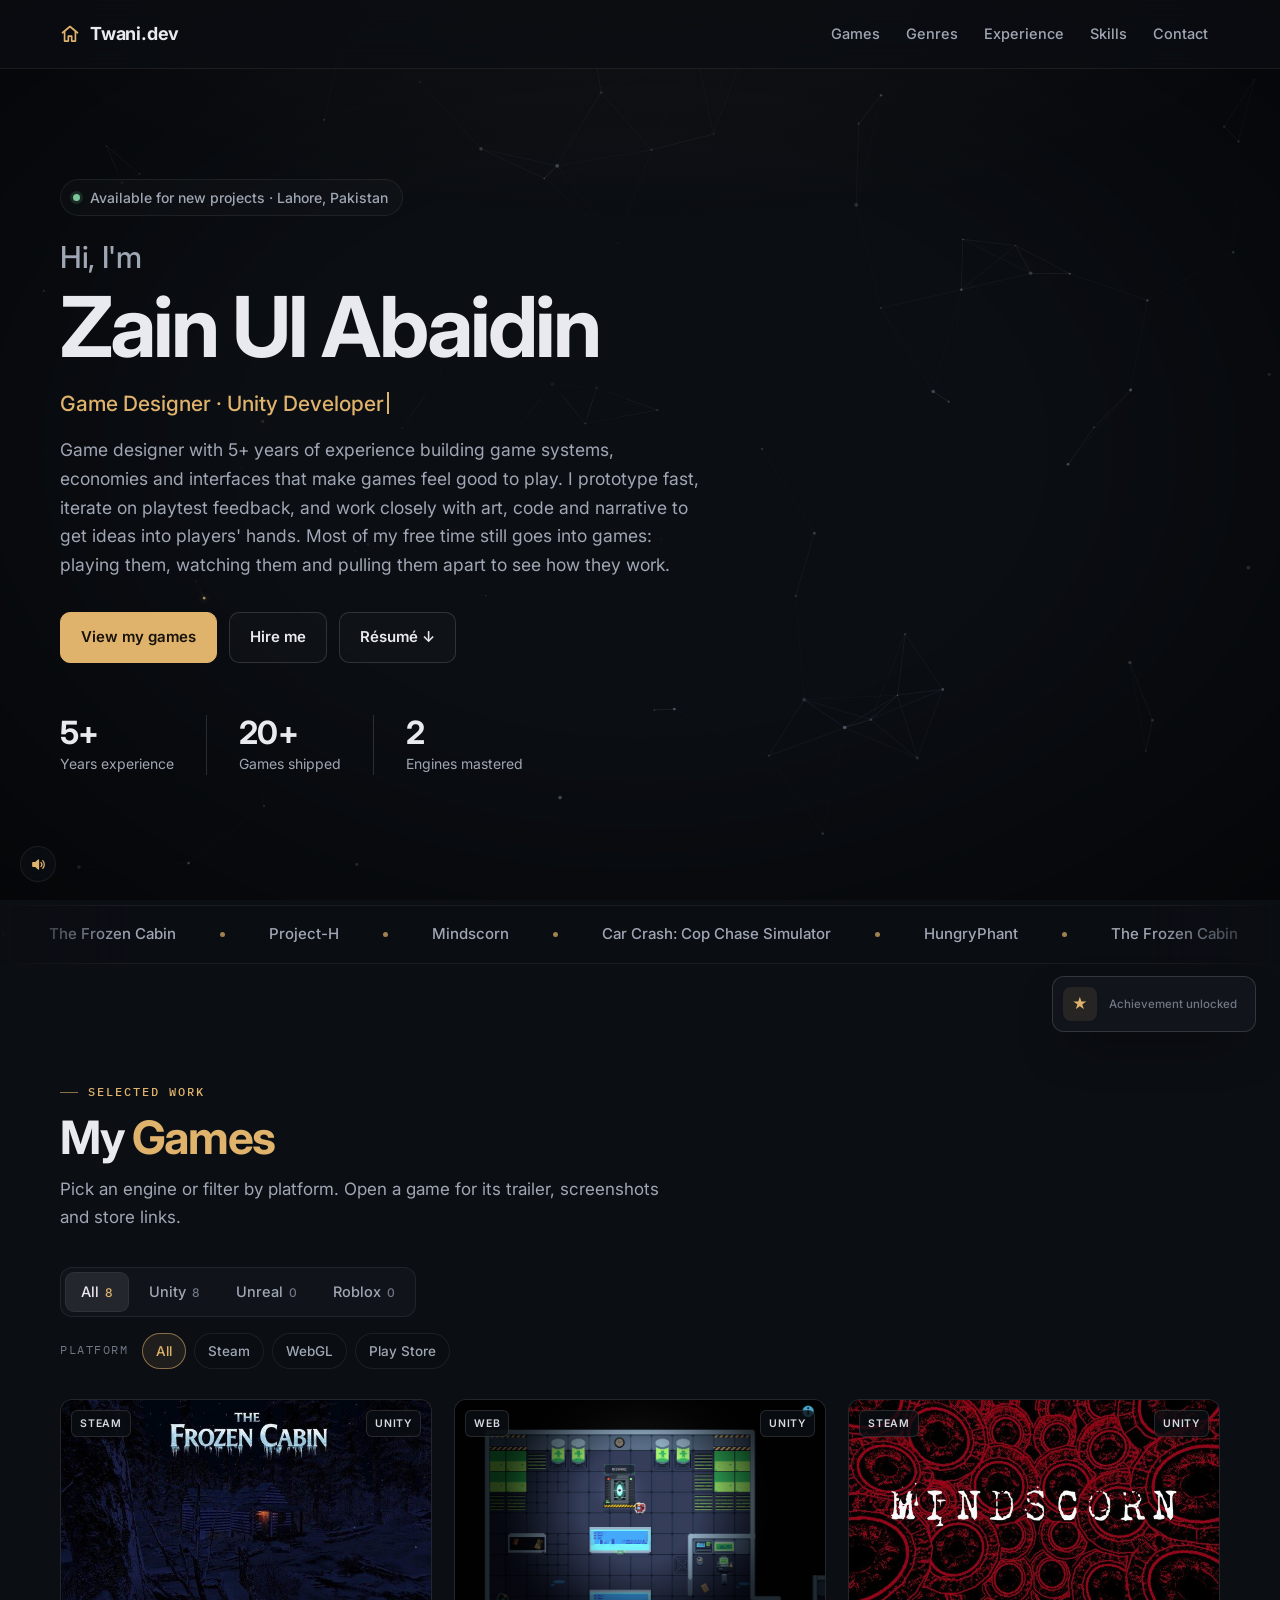
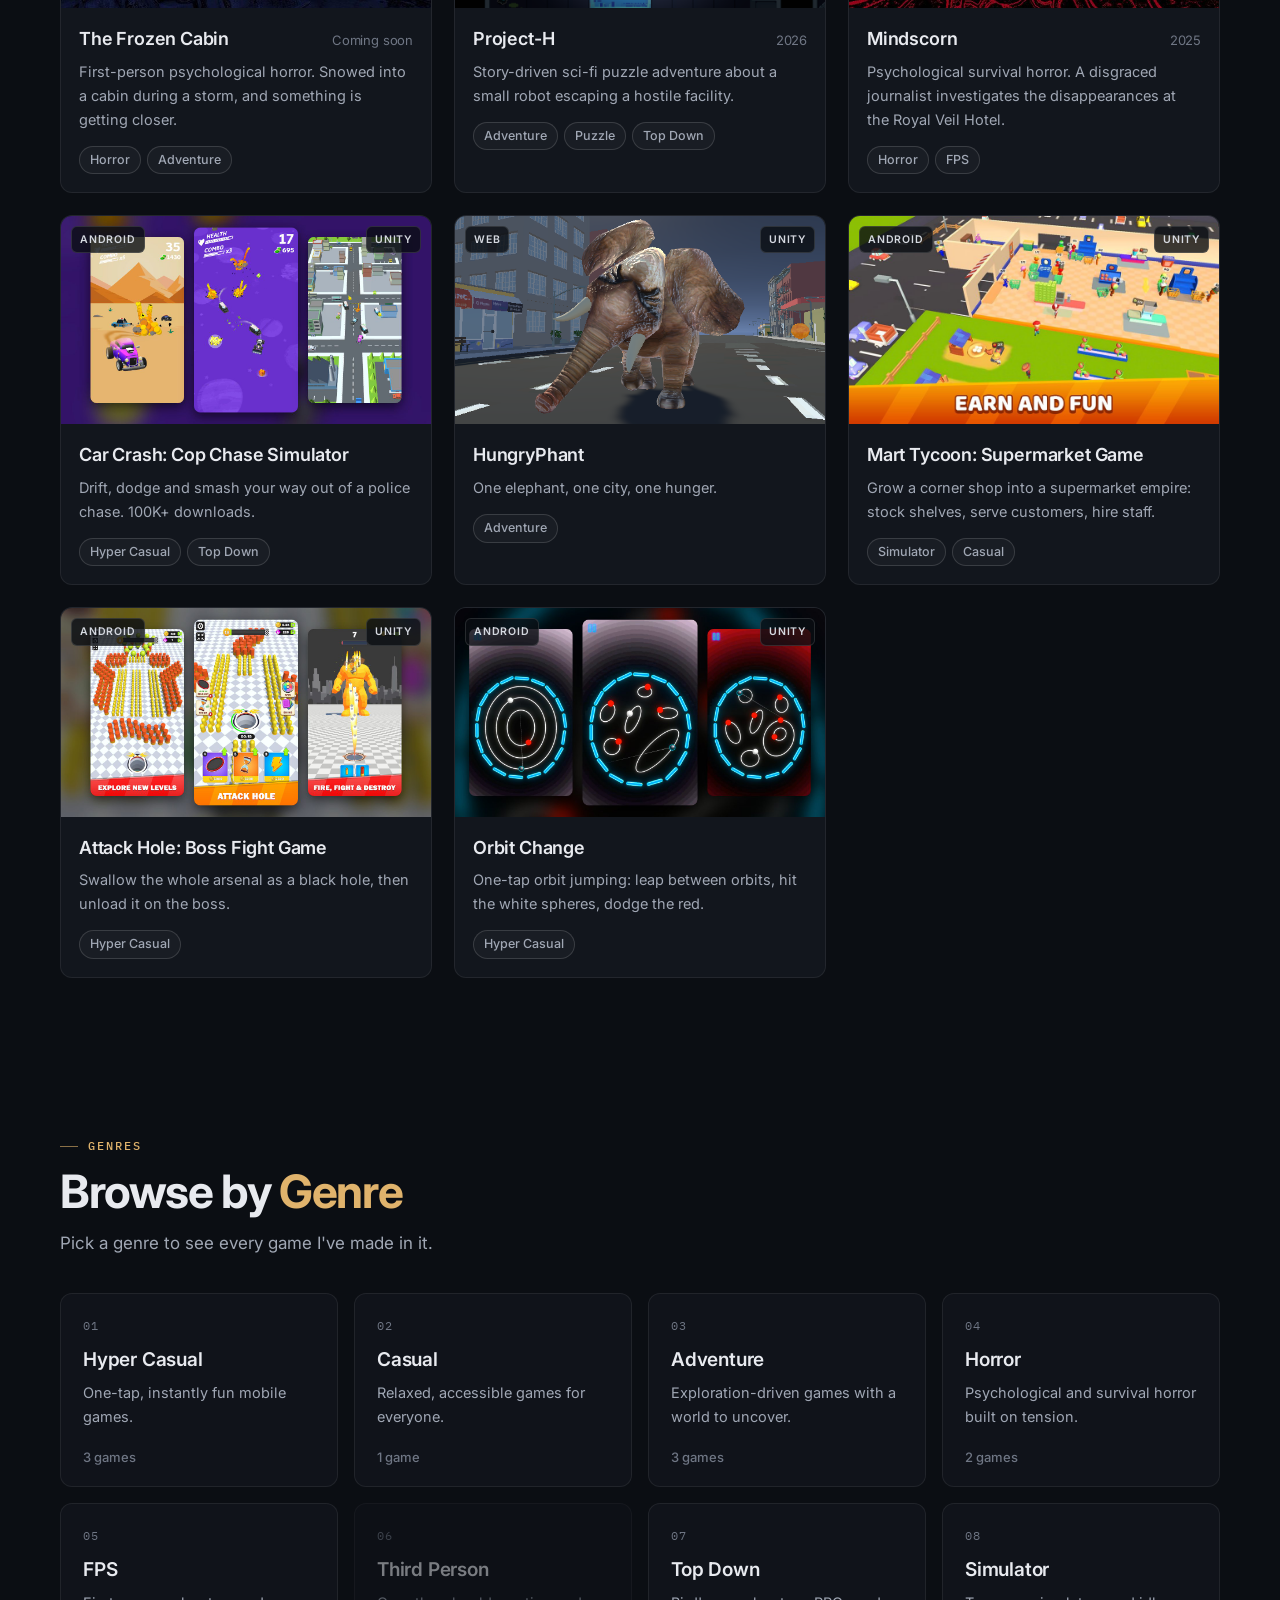
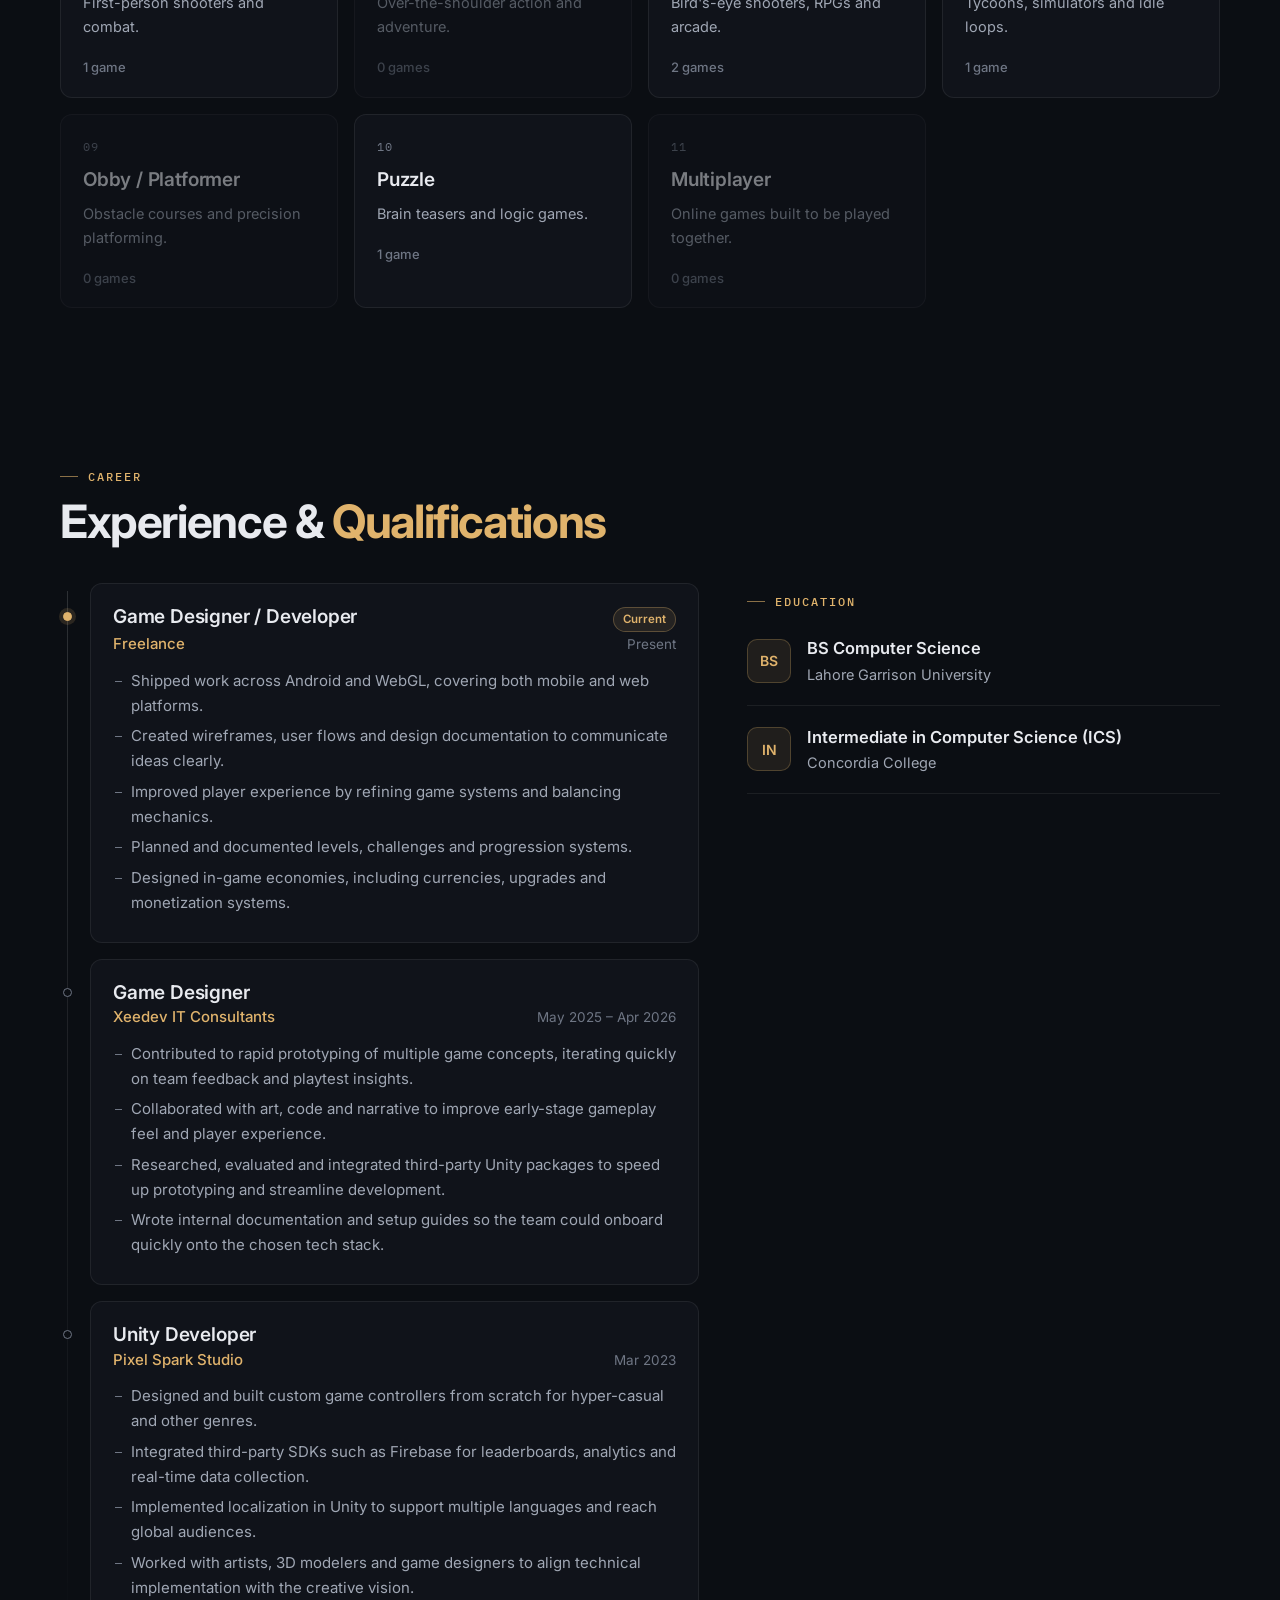
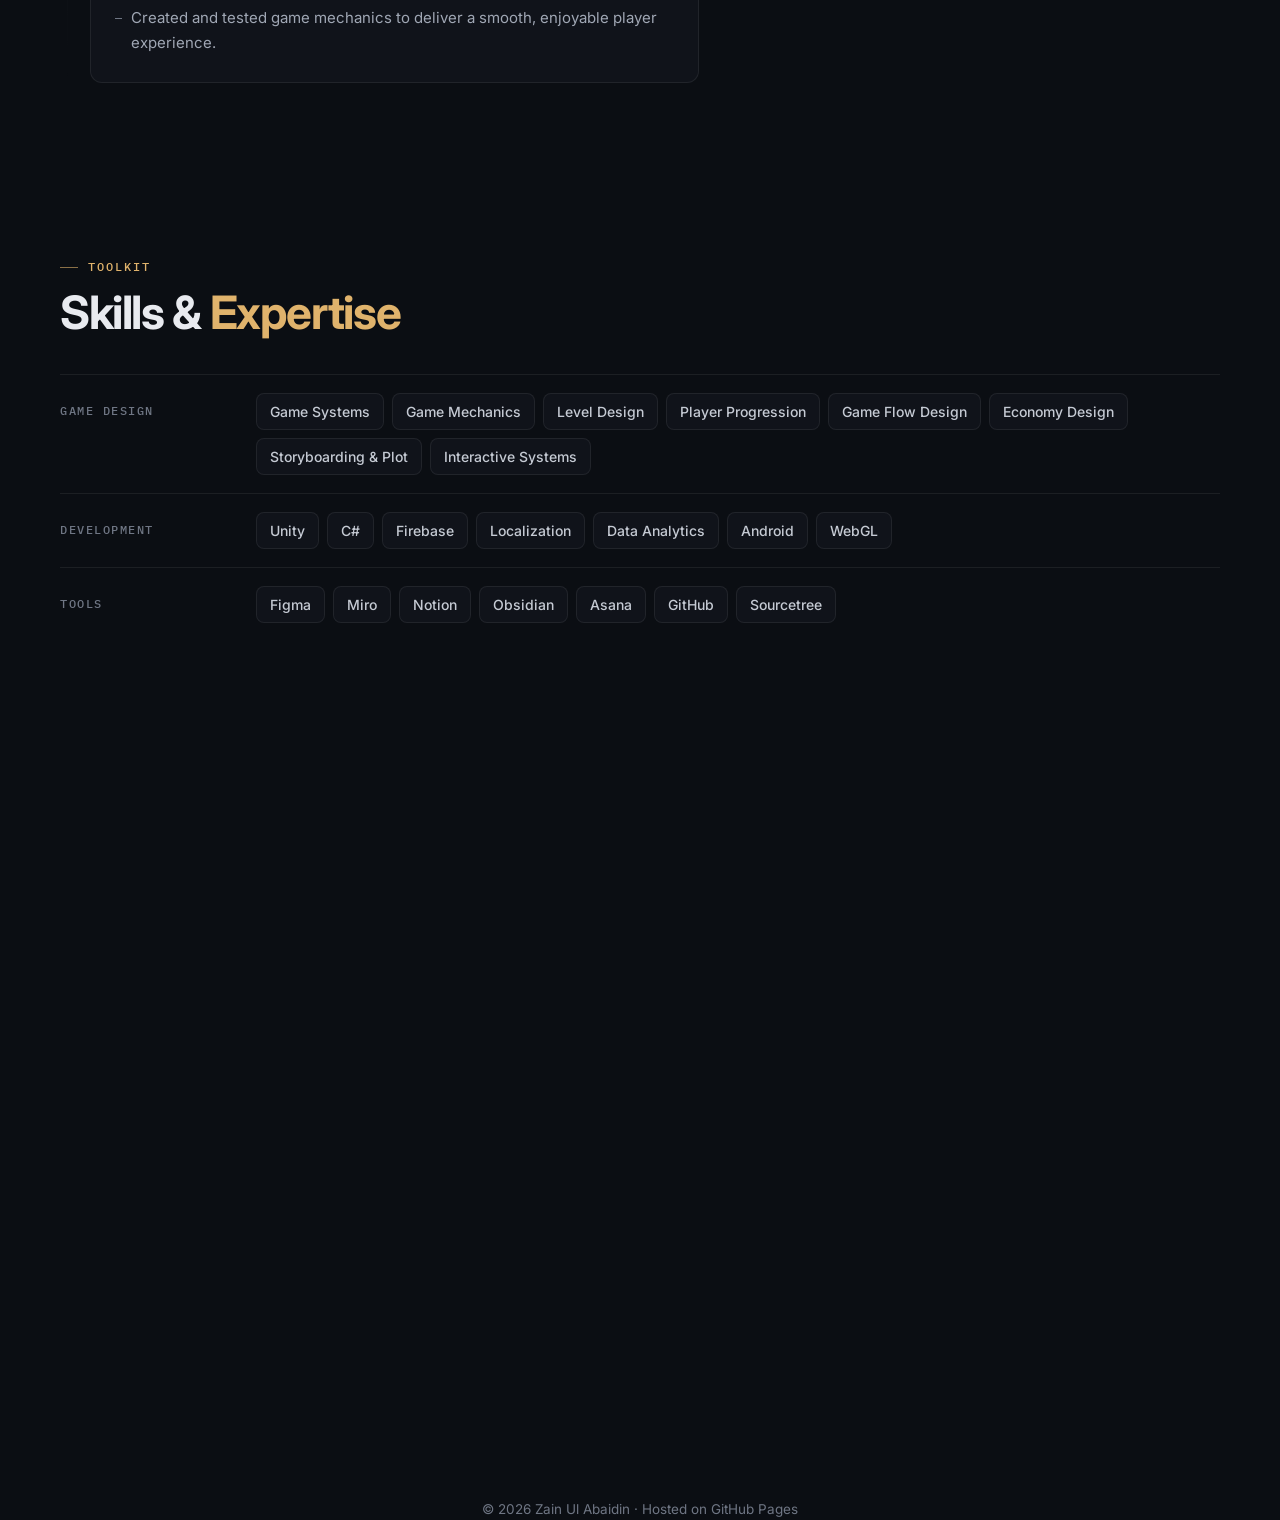
==== commit 71f54c9c: "Sound And old remnants" ====
--- a/index.html
+++ b/index.html
@@ -12,7 +12,7 @@
   <meta property="og:url" content="https://twani.dev/">
   <meta property="og:site_name" content="twani.dev">
   <meta property="og:type" content="website">
-  <link rel="icon" href="assets/favicon.svg" type="image/svg+xml">
+  <link rel="icon" href="assets/favicon.svg?v=2" type="image/svg+xml">
   <link rel="preconnect" href="https://fonts.googleapis.com">
   <link rel="preconnect" href="https://fonts.gstatic.com" crossorigin>
   <link href="https://fonts.googleapis.com/css2?family=Inter:wght@400;500;600;700&family=IBM+Plex+Mono:wght@400;500&display=swap" rel="stylesheet">
--- a/css/style.css
+++ b/css/style.css
@@ -52,54 +52,44 @@
 }
 
 /* =====================================================================
-   Cursor: FPS reticle (sits exactly on the pointer) + trailing lock-on ring.
-   Over links it locks on; over readable text it opens into a wide scope ring.
+   Cursor (PROFILE.cursor in data.js): "pointer" = themed arrow, "crosshair" = FPS
+   crosshair. Both sit exactly on the pointer, react to anything clickable and
+   kick on click (plus hit sparks). .on-light = over a solid amber button.
    ===================================================================== */
 @property --spread { syntax: "<length>"; inherits: true; initial-value: 0px; }
 @property --kick { syntax: "<length>"; inherits: true; initial-value: 0px; }
-.reticle, .cursor { position: fixed; top: 0; left: 0; width: 0; height: 0; pointer-events: none; z-index: 300; transition: opacity .2s; }
-
-/* Reticle: centre dot + 4 ticks around a small gap */
-.reticle {
-  --gap: 5px; --len: 7px; color: var(--accent);
-  filter: drop-shadow(0 0 1px rgba(0,0,0,.9)) drop-shadow(0 0 2px rgba(var(--accent-rgb), .4)); /* dark edge keeps it visible on light images */
+.cursor { position: fixed; top: 0; left: 0; width: 0; height: 0; pointer-events: none; z-index: 300; transition: opacity .2s; }
+.cursor.off { opacity: 0; }
+
+/* Arrow: tip on the hotspot; grows a touch and turns amber over clickables, dips on click */
+.cursor.arrow svg {
+  position: absolute; left: -3px; top: -2px; width: 24px; height: 24px; overflow: visible;
+  fill: var(--text); stroke: #0b0e13; stroke-width: 1.5; stroke-linejoin: round;
+  filter: drop-shadow(0 2px 3px rgba(0,0,0,.45));
+  transform-origin: 3px 2px; transition: scale .2s cubic-bezier(.2,.9,.3,1.4), fill .2s, stroke .2s;
+}
+.cursor.arrow.hover svg { scale: 1.12; fill: var(--accent); }
+.cursor.arrow.hover.on-light svg { fill: #17120a; stroke: #fff; }
+.cursor.arrow.fire svg { animation: press .28s cubic-bezier(.2,.8,.3,1); }
+@keyframes press { from { transform: scale(.8); } }
+
+/* Crosshair: 4 lines around a small gap; spreads over clickables, recoils on click */
+.cursor.crosshair {
+  --gap: 4px; --len: 8px; color: var(--text);
+  filter: drop-shadow(0 0 1px rgba(0,0,0,.95)) drop-shadow(0 0 1px rgba(0,0,0,.6)); /* dark outline keeps it visible on light images and lit text */
   transition: opacity .2s, color .2s, --spread .25s cubic-bezier(.2,.9,.3,1.4);
 }
-.reticle::before { content: ""; position: absolute; left: -2px; top: -2px; width: 4px; height: 4px; border-radius: 50%; background: currentColor; }
-.reticle i { position: absolute; background: currentColor; border-radius: 1px; transition: opacity .2s; }
-.reticle i:nth-child(-n+2) { left: -1px; width: 2px; height: var(--len); }
-.reticle i:nth-child(n+3) { top: -1px; height: 2px; width: var(--len); }
-.reticle i:nth-child(1) { bottom: var(--gap); transform: translateY(calc(-1 * (var(--spread) + var(--kick)))); }
-.reticle i:nth-child(2) { top: var(--gap); transform: translateY(calc(var(--spread) + var(--kick))); }
-.reticle i:nth-child(3) { right: var(--gap); transform: translateX(calc(-1 * (var(--spread) + var(--kick)))); }
-.reticle i:nth-child(4) { left: var(--gap); transform: translateX(calc(var(--spread) + var(--kick))); }
-.reticle.hover { --spread: 3px; color: var(--accent-2); }
-.reticle.read { --spread: 8px; } /* ticks spring outwards and fade, leaving the amber dot (white would vanish on lit text) */
-.reticle.read i { opacity: 0; }
-.reticle.fire { animation: recoil .32s cubic-bezier(.2,.8,.3,1); }
+.cursor.crosshair i { position: absolute; background: currentColor; }
+.cursor.crosshair i:nth-child(-n+2) { left: -1px; width: 2px; height: var(--len); }
+.cursor.crosshair i:nth-child(n+3) { top: -1px; height: 2px; width: var(--len); }
+.cursor.crosshair i:nth-child(1) { bottom: var(--gap); transform: translateY(calc(-1 * (var(--spread) + var(--kick)))); }
+.cursor.crosshair i:nth-child(2) { top: var(--gap); transform: translateY(calc(var(--spread) + var(--kick))); }
+.cursor.crosshair i:nth-child(3) { right: var(--gap); transform: translateX(calc(-1 * (var(--spread) + var(--kick)))); }
+.cursor.crosshair i:nth-child(4) { left: var(--gap); transform: translateX(calc(var(--spread) + var(--kick))); }
+.cursor.crosshair.hover { --spread: 4px; color: var(--accent); }
+.cursor.crosshair.hover.on-light { color: #17120a; filter: drop-shadow(0 0 1px rgba(255,255,255,.7)); } /* amber would vanish on solid amber buttons */
+.cursor.crosshair.fire { animation: recoil .32s cubic-bezier(.2,.8,.3,1); }
 @keyframes recoil { from { --kick: 7px; } to { --kick: 0px; } }
-
-/* Ring: 4 arcs that trail the pointer, then rotate + grow to lock on */
-.cursor { filter: drop-shadow(0 0 1px rgba(0,0,0,.8)); }
-.cursor::before, .cursor::after { content: ""; position: absolute; left: -17px; top: -17px; width: 34px; height: 34px; border-radius: 50%; }
-.cursor::before {
-  border: 1.5px solid var(--accent); opacity: .55;
-  -webkit-mask: repeating-conic-gradient(from 20deg, #000 0 50deg, transparent 0 90deg);
-          mask: repeating-conic-gradient(from 20deg, #000 0 50deg, transparent 0 90deg);
-  transition: transform .3s cubic-bezier(.2,.9,.3,1.3), border-color .2s, opacity .25s,
-              left .4s var(--ease), top .4s var(--ease), width .4s var(--ease), height .4s var(--ease);
-}
-.cursor::after { background: rgba(var(--accent-rgb), .06); opacity: 0; transform: scale(.4); transition: transform .3s cubic-bezier(.2,.9,.3,1.3), opacity .2s; }
-.cursor.hover::before { transform: rotate(45deg) scale(1.45); border-color: var(--accent-2); opacity: .9; }
-.cursor.hover::after { opacity: 1; transform: scale(1.45); }
-.cursor.read::before { /* faint dial of ticks outlining the glowing letters; resized (not scaled) so the line stays hairline */
-  left: -44px; top: -44px; width: 88px; height: 88px; border-width: 1px; opacity: .65;
-  -webkit-mask: repeating-conic-gradient(#000 0 8deg, transparent 0 15deg);
-          mask: repeating-conic-gradient(#000 0 8deg, transparent 0 15deg);
-}
-.cursor.fire::before { animation: ringKick .3s ease-out; }
-@keyframes ringKick { from { scale: .75; } to { scale: 1; } }
-.reticle.off, .cursor.off { opacity: 0; }
 .hit-spark {
   position: fixed; pointer-events: none; z-index: 299; width: 4px; height: 4px; border-radius: 50%;
   background: var(--accent); box-shadow: 0 0 6px rgba(var(--accent-rgb), .6);
@@ -220,7 +210,7 @@
 .stat { padding: 0 32px; border-left: 1px solid var(--line-strong); }
 .stat:first-child { padding-left: 0; border-left: 0; }
 .stat b { display: block; font-weight: 700; font-size: 32px; line-height: 1.15; letter-spacing: -0.02em; color: var(--text); }
-.stat span { font-size: 14px; color: var(--muted); }
+.stat span { display: block; font-size: 14px; color: var(--muted); } /* block, so the glow copy lines up exactly */
 
 /* Featured strip */
 .marquee {
@@ -344,8 +334,8 @@
 .quest .q-company { color: var(--accent); font-weight: 500; font-size: 15px; }
 .quest .q-period { font-size: 13.5px; color: var(--faint); }
 .quest .q-state {
-  font-size: 11.5px; font-weight: 600; color: var(--ok); padding: 2px 9px; border-radius: 999px;
-  background: rgba(124, 199, 154, .1); border: 1px solid rgba(124, 199, 154, .25);
+  font-size: 11.5px; font-weight: 600; color: var(--accent); padding: 2px 9px; border-radius: 999px;
+  background: var(--accent-soft); border: 1px solid rgba(var(--accent-rgb), .3);
 }
 .quest ul { list-style: none; margin-top: 12px; }
 .quest li { color: var(--muted); font-size: 15px; padding-left: 18px; position: relative; margin: 6px 0; }
@@ -450,13 +440,29 @@
 .toast {
   position: fixed; bottom: 24px; right: 24px; z-index: 160; display: flex; align-items: center; gap: 12px;
   background: rgba(18, 22, 29, .96); border: 1px solid var(--line-strong); border-radius: 12px; padding: 10px 18px 10px 10px;
-  box-shadow: 0 20px 50px -20px rgba(0, 0, 0, .8); transform: translateY(calc(100% + 40px)); transition: transform .45s var(--ease);
+  box-shadow: 0 20px 50px -20px rgba(0, 0, 0, .8); transform: translateY(calc(100% + 100px)); /* fully off-screen even when raised on phones */ transition: transform .45s var(--ease);
   max-width: calc(100vw - 48px);
 }
 .toast.show { transform: none; }
 .toast .trophy { width: 34px; height: 34px; border-radius: 8px; display: grid; place-items: center; background: var(--accent-soft); color: var(--accent); font-size: 15px; flex-shrink: 0; }
 .toast small { display: block; font-size: 11.5px; font-weight: 500; color: var(--faint); }
 .toast b { font-size: 14px; font-weight: 600; }
+
+/* Sound toggle (bottom-left): speaker with waves = on, speaker with ✕ = off */
+.sound-toggle {
+  position: fixed; left: 20px; bottom: 18px; z-index: 110;
+  width: 36px; height: 36px; display: grid; place-items: center; border-radius: 50%;
+  color: var(--accent); background: rgba(11, 14, 19, .8); border: 1px solid var(--line);
+  backdrop-filter: blur(8px); -webkit-backdrop-filter: blur(8px);
+  transition: color .2s, border-color .2s, background-color .2s;
+}
+.sound-toggle:hover { border-color: rgba(var(--accent-rgb), .5); background: var(--accent-soft); }
+.sound-toggle.off { color: var(--faint); }
+.sound-toggle.off:hover { color: var(--muted); border-color: var(--line-strong); background: rgba(11, 14, 19, .8); }
+.sound-toggle svg { width: 17px; height: 17px; fill: none; stroke: currentColor; stroke-width: 1.8; stroke-linecap: round; stroke-linejoin: round; }
+.sound-toggle .spk { fill: currentColor; }
+.sound-toggle .waves, .sound-toggle .mute { transition: opacity .2s; }
+.sound-toggle.off .waves, .sound-toggle:not(.off) .mute { opacity: 0; }
 
 /* Page transition: dark shutters drop from the click, a loading card names the
    destination, the next page opens them downwards. --close/--hold/--open come from main.js */
@@ -524,7 +530,8 @@
   .stat { padding: 0 20px; }
   .inv-group { grid-template-columns: 1fr; gap: 10px; }
   .inv-group h4 { padding-top: 0; }
-  .toast { left: 16px; right: 16px; bottom: 16px; max-width: none; }
+  .toast { left: 16px; right: 16px; bottom: 64px; max-width: none; } /* clears the sound toggle */
+  .sound-toggle { left: 12px; bottom: 12px; }
 }
 @media (hover: none) { .play-trailer { opacity: 1; background: transparent; align-items: end; justify-items: end; padding: 10px; } .play-btn { width: 44px; height: 44px; transform: none; } .play-trailer small { display: none; } }
 
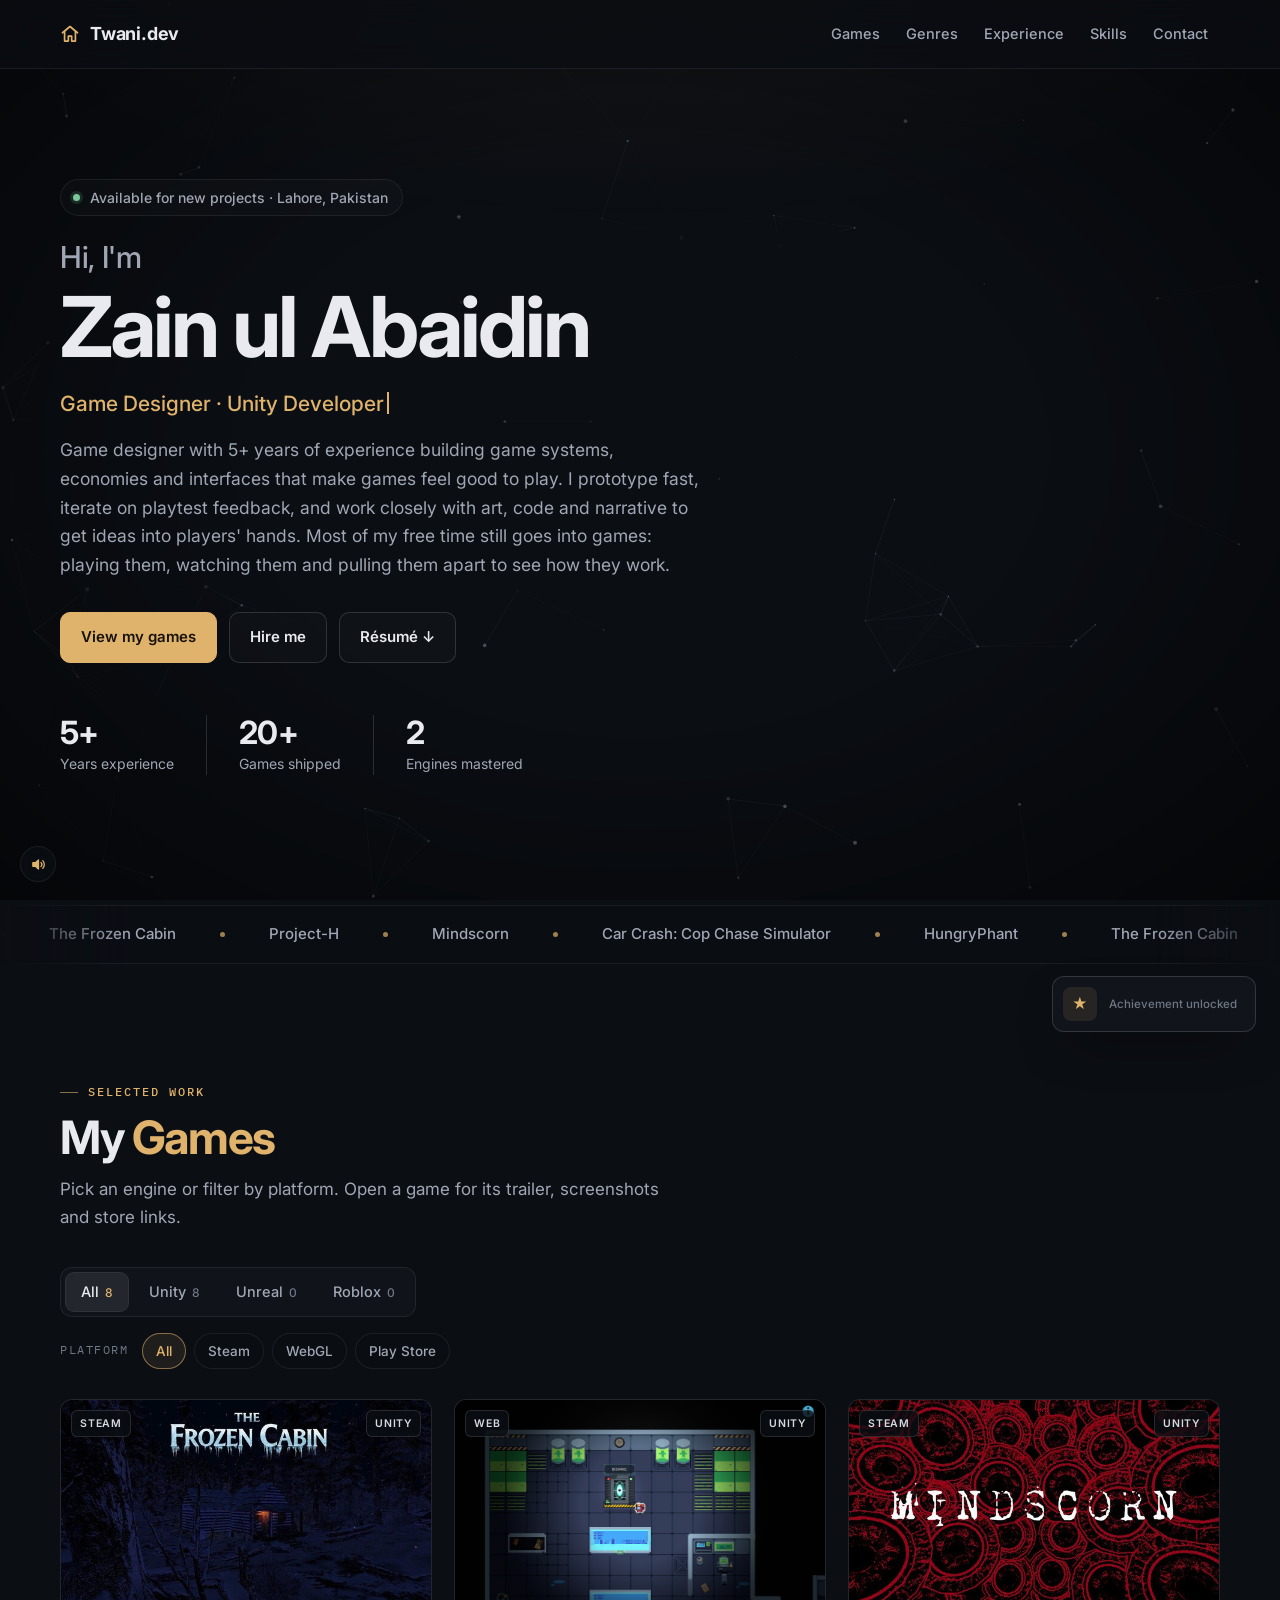
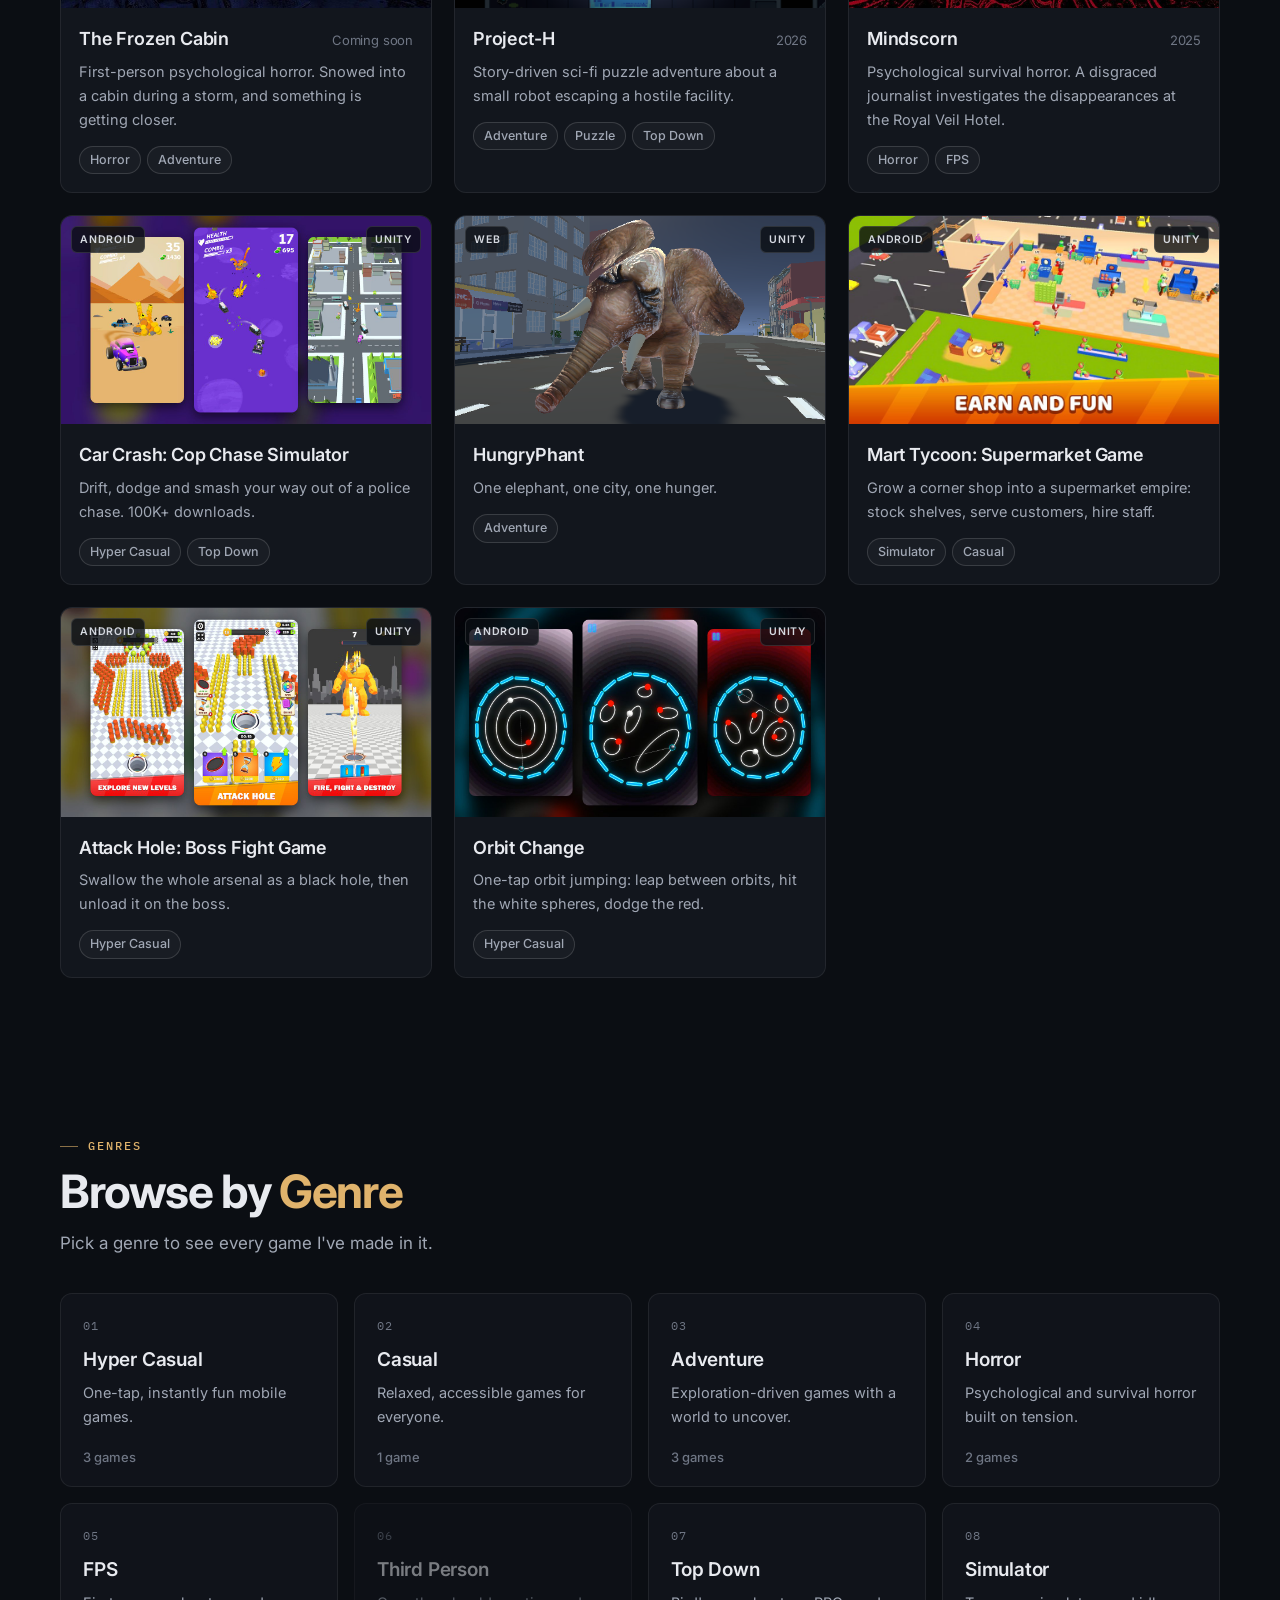
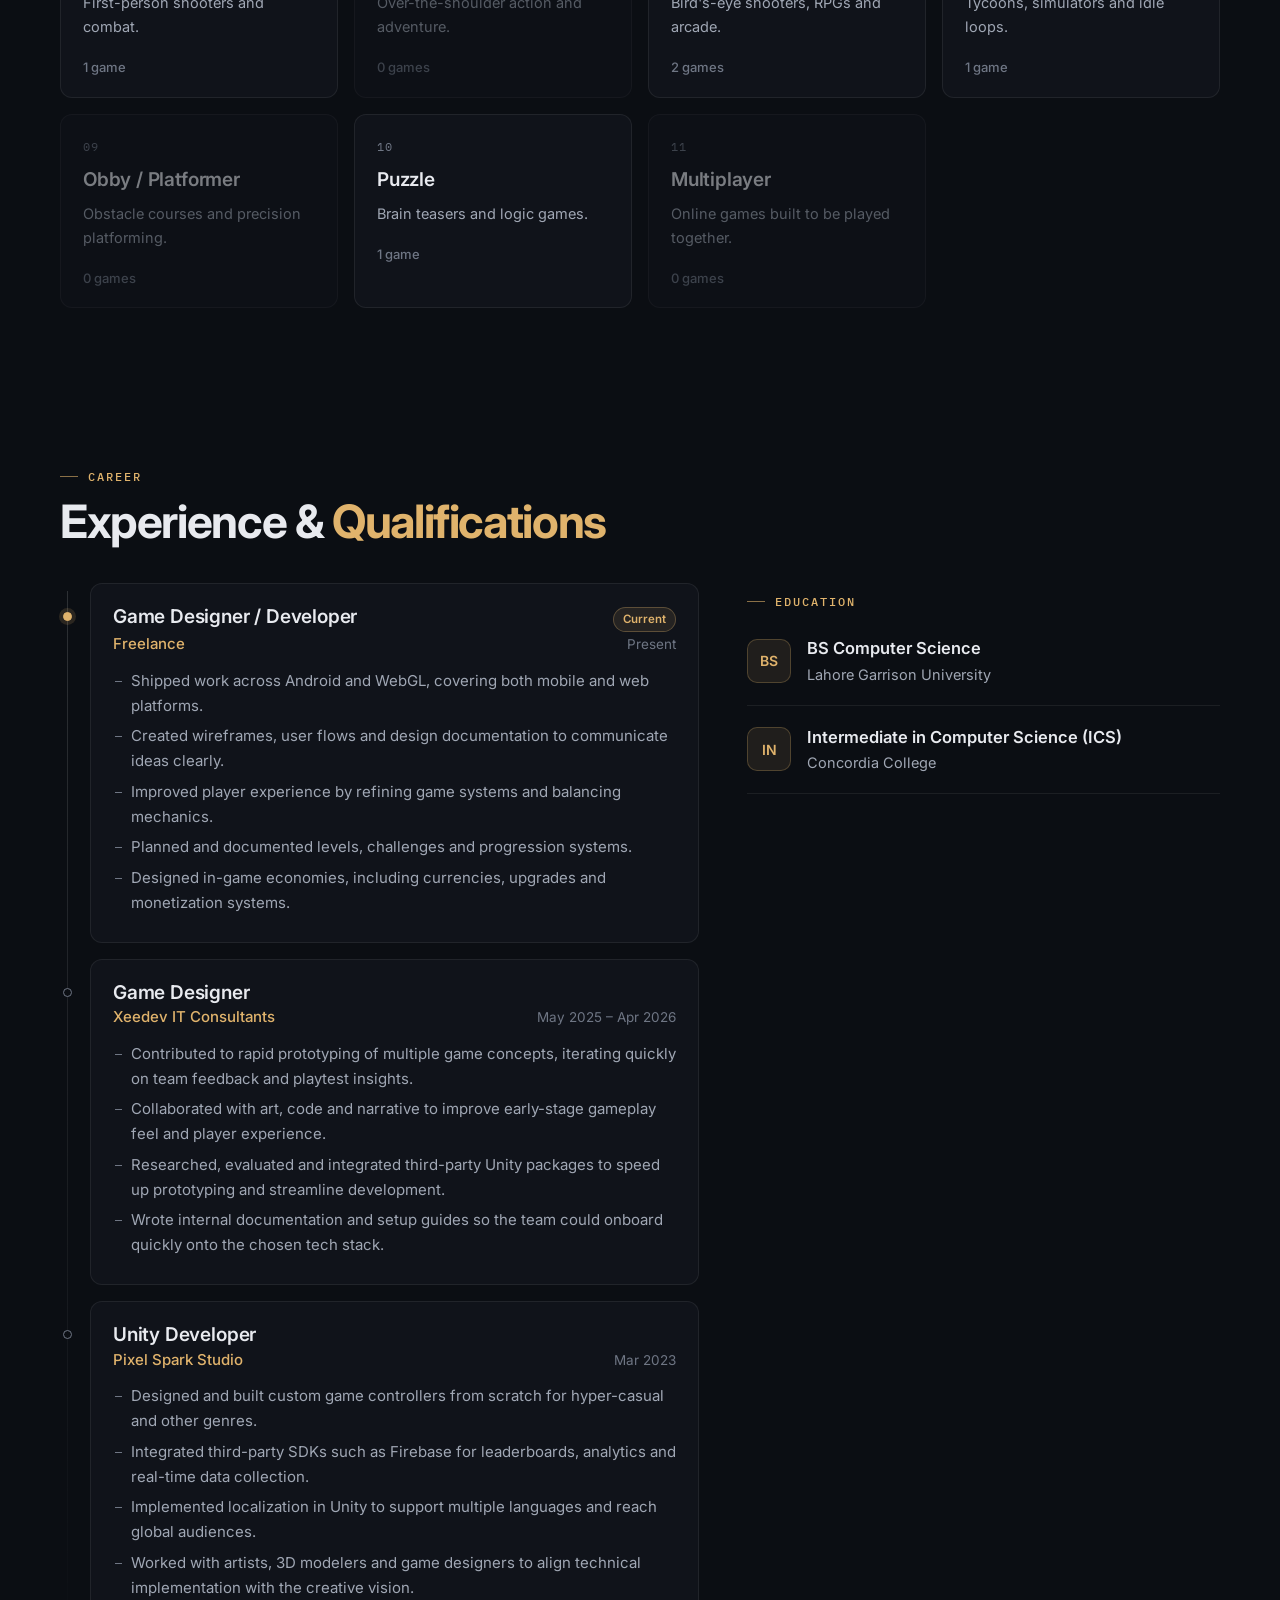
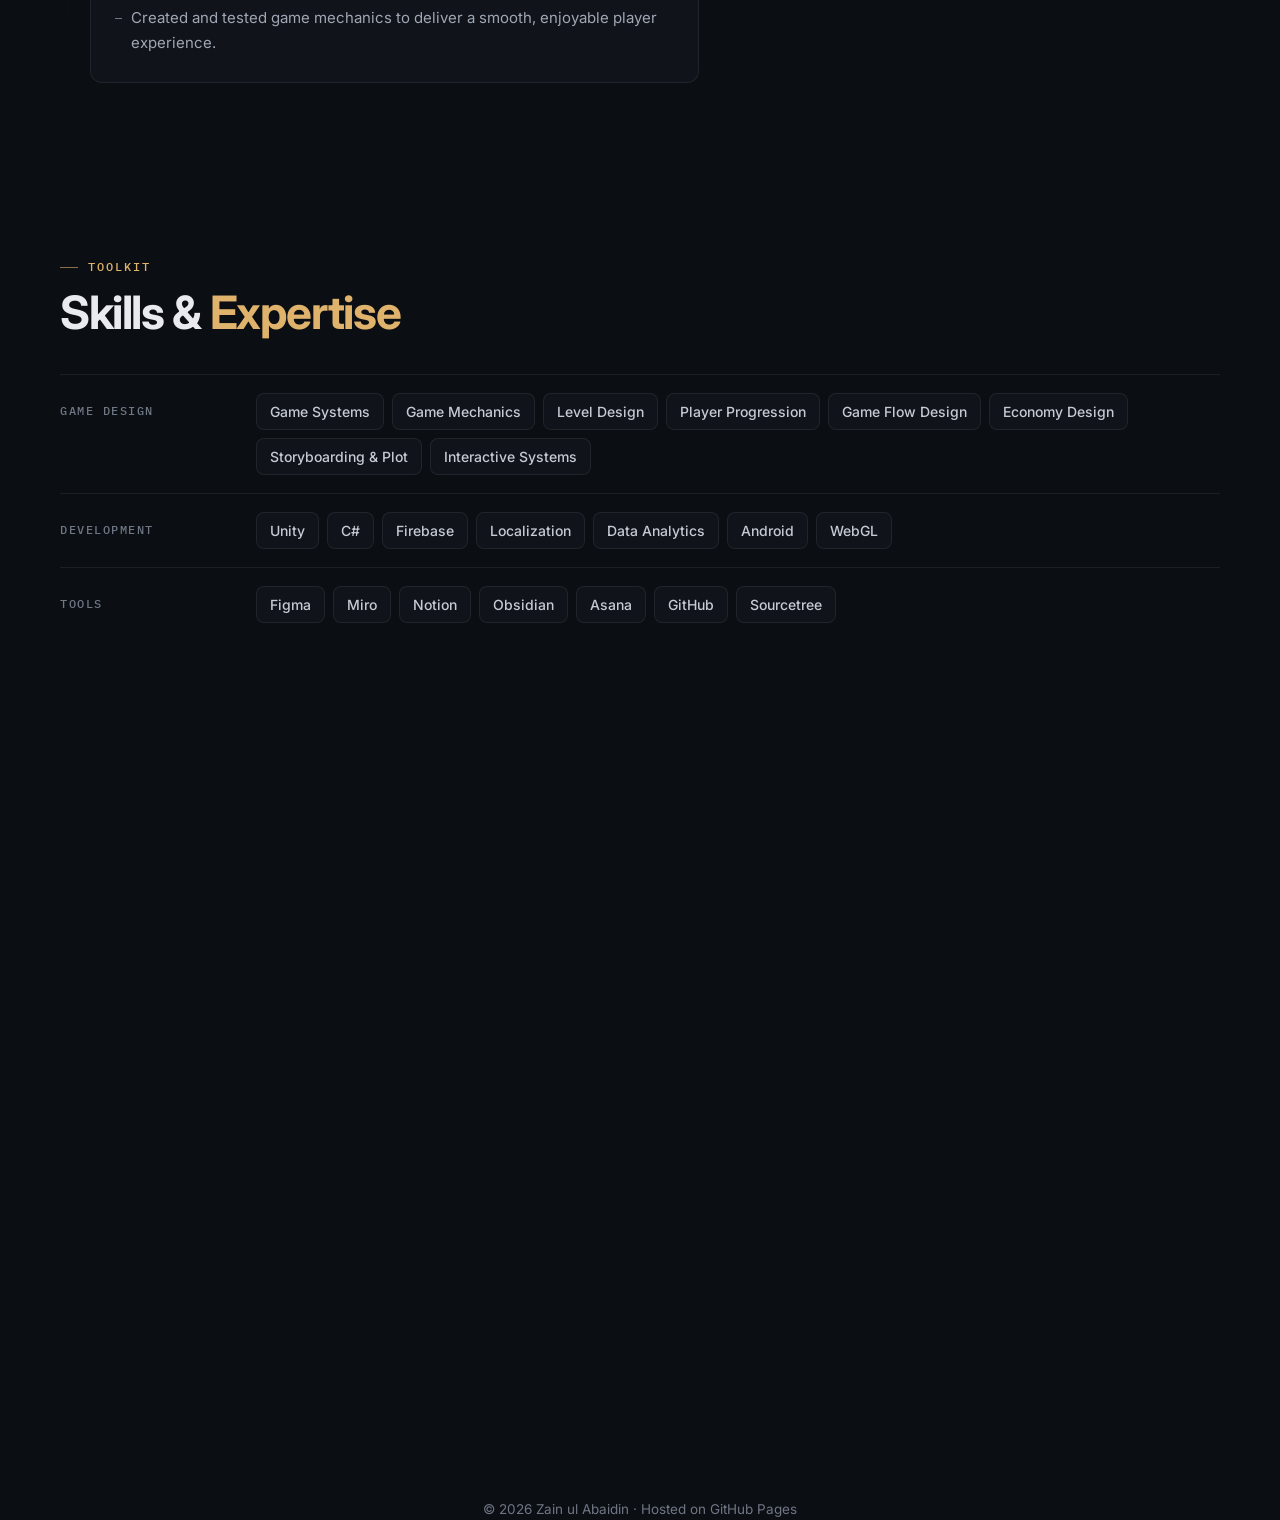
==== commit c72bbb23: "title || tab" ====
--- a/index.html
+++ b/index.html
@@ -3,7 +3,7 @@
 <head>
   <meta charset="utf-8">
   <meta name="viewport" content="width=device-width, initial-scale=1">
-  <title>Zain Ul Abaidin · Game Designer | twani.dev</title>
+  <title>Zain ul Abaidin</title>
   <meta name="description" content="Portfolio of Zain Ul Abaidin, a game designer and Unity developer from Lahore, Pakistan. Game systems, economy and level design, plus games you can play in the browser.">
   <meta name="theme-color" content="#0b0e13">
   <link rel="canonical" href="https://twani.dev/">
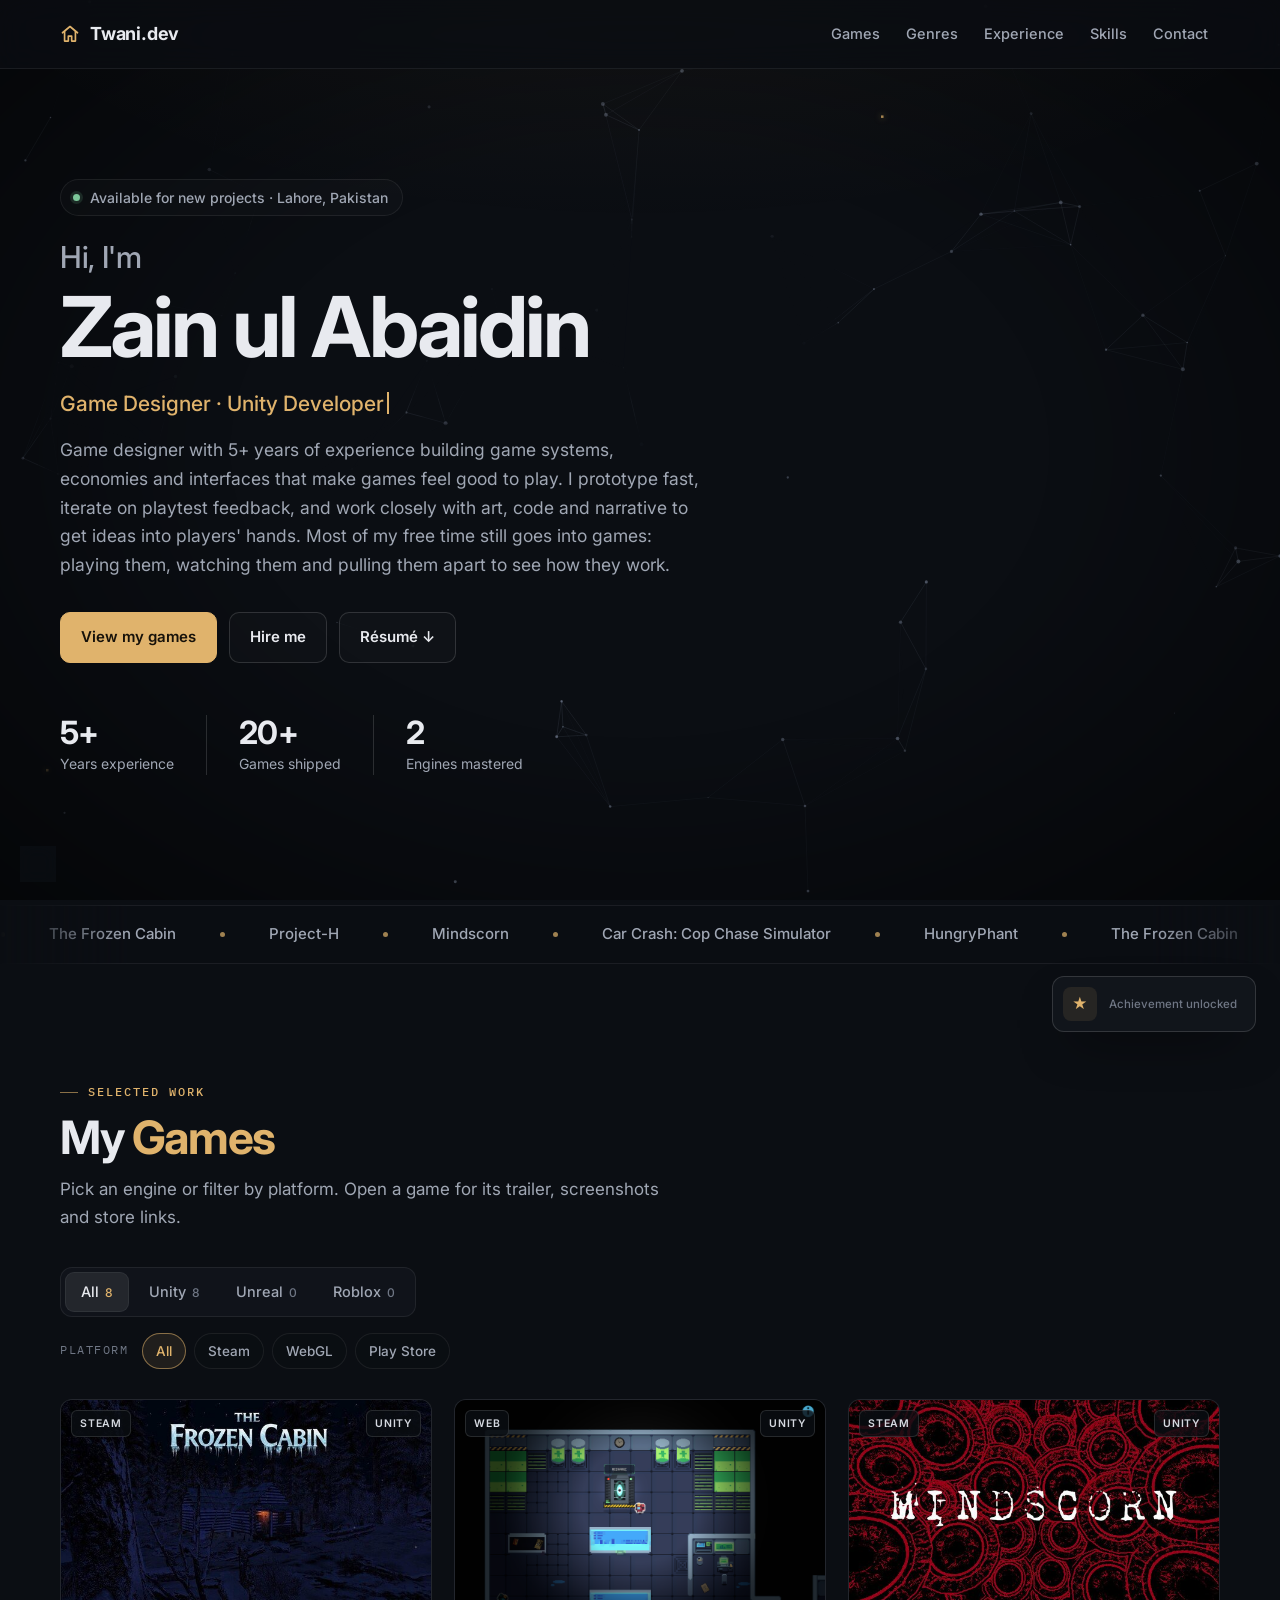
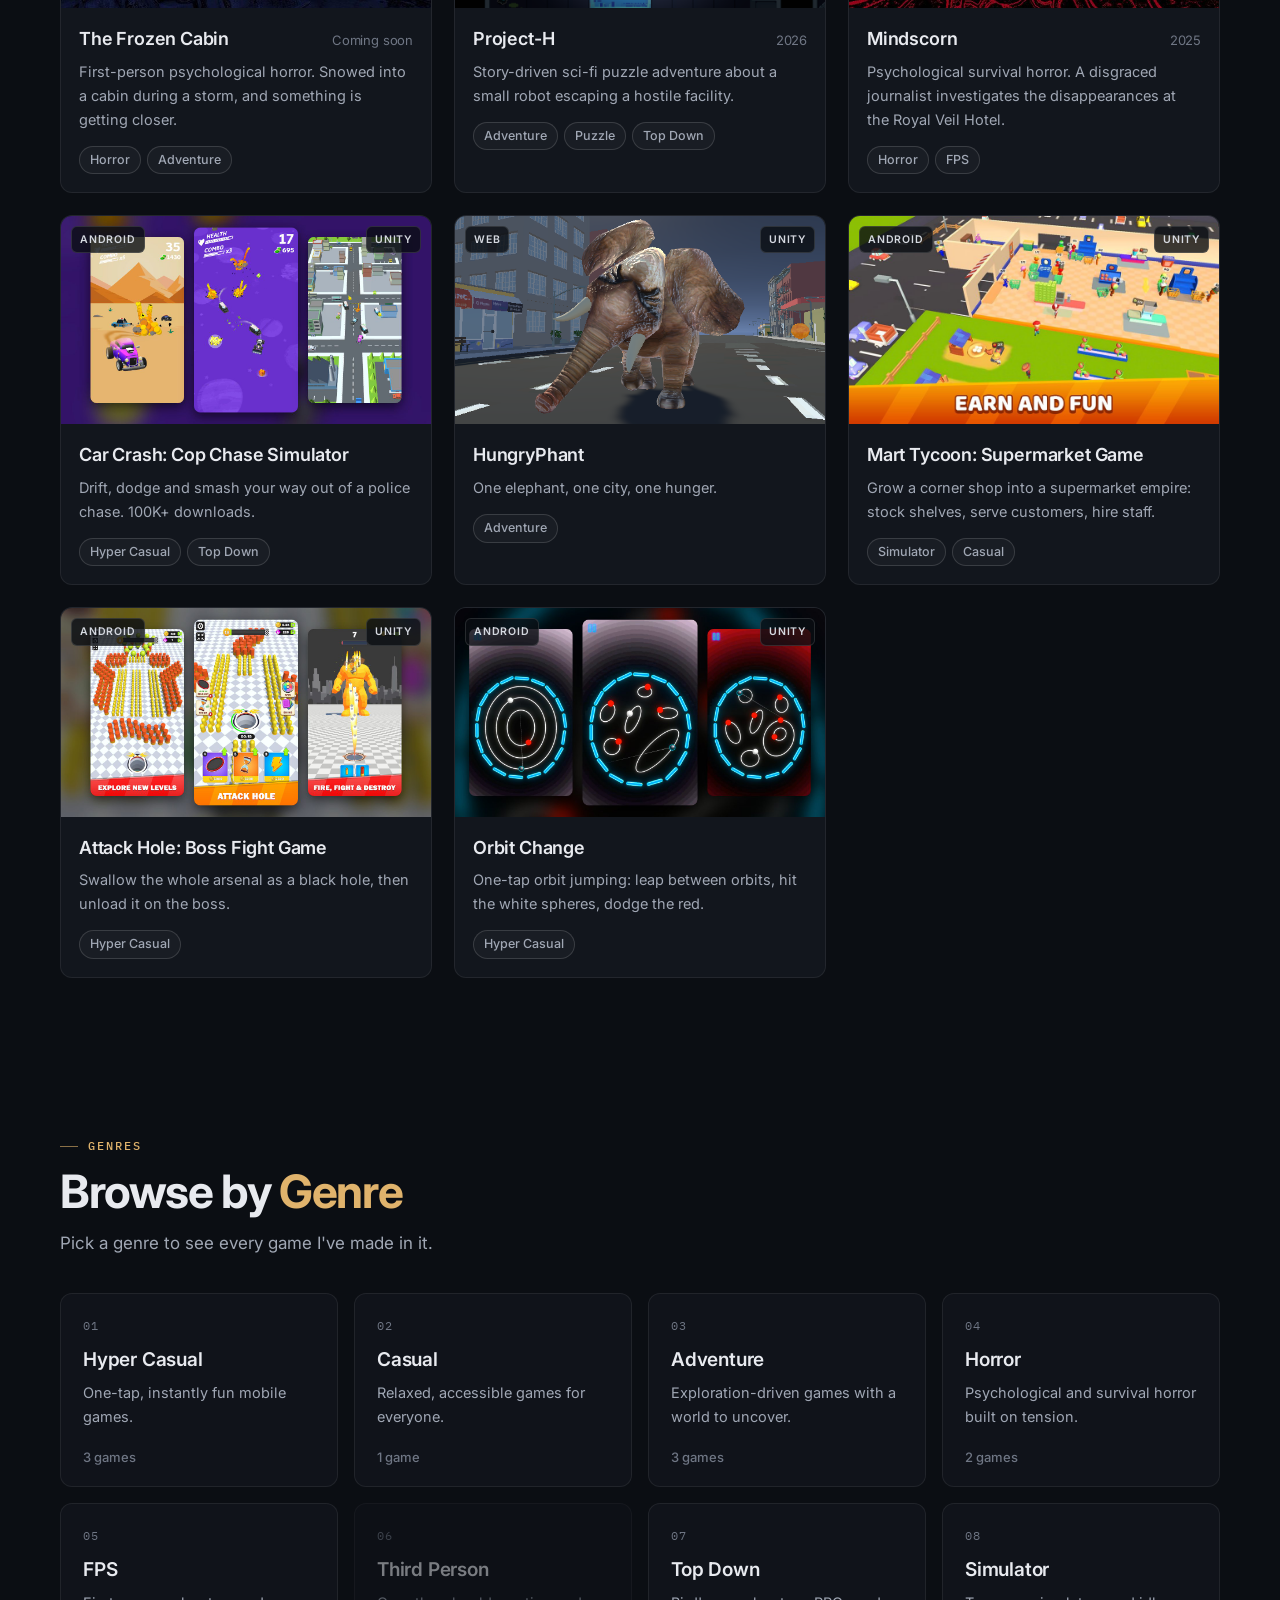
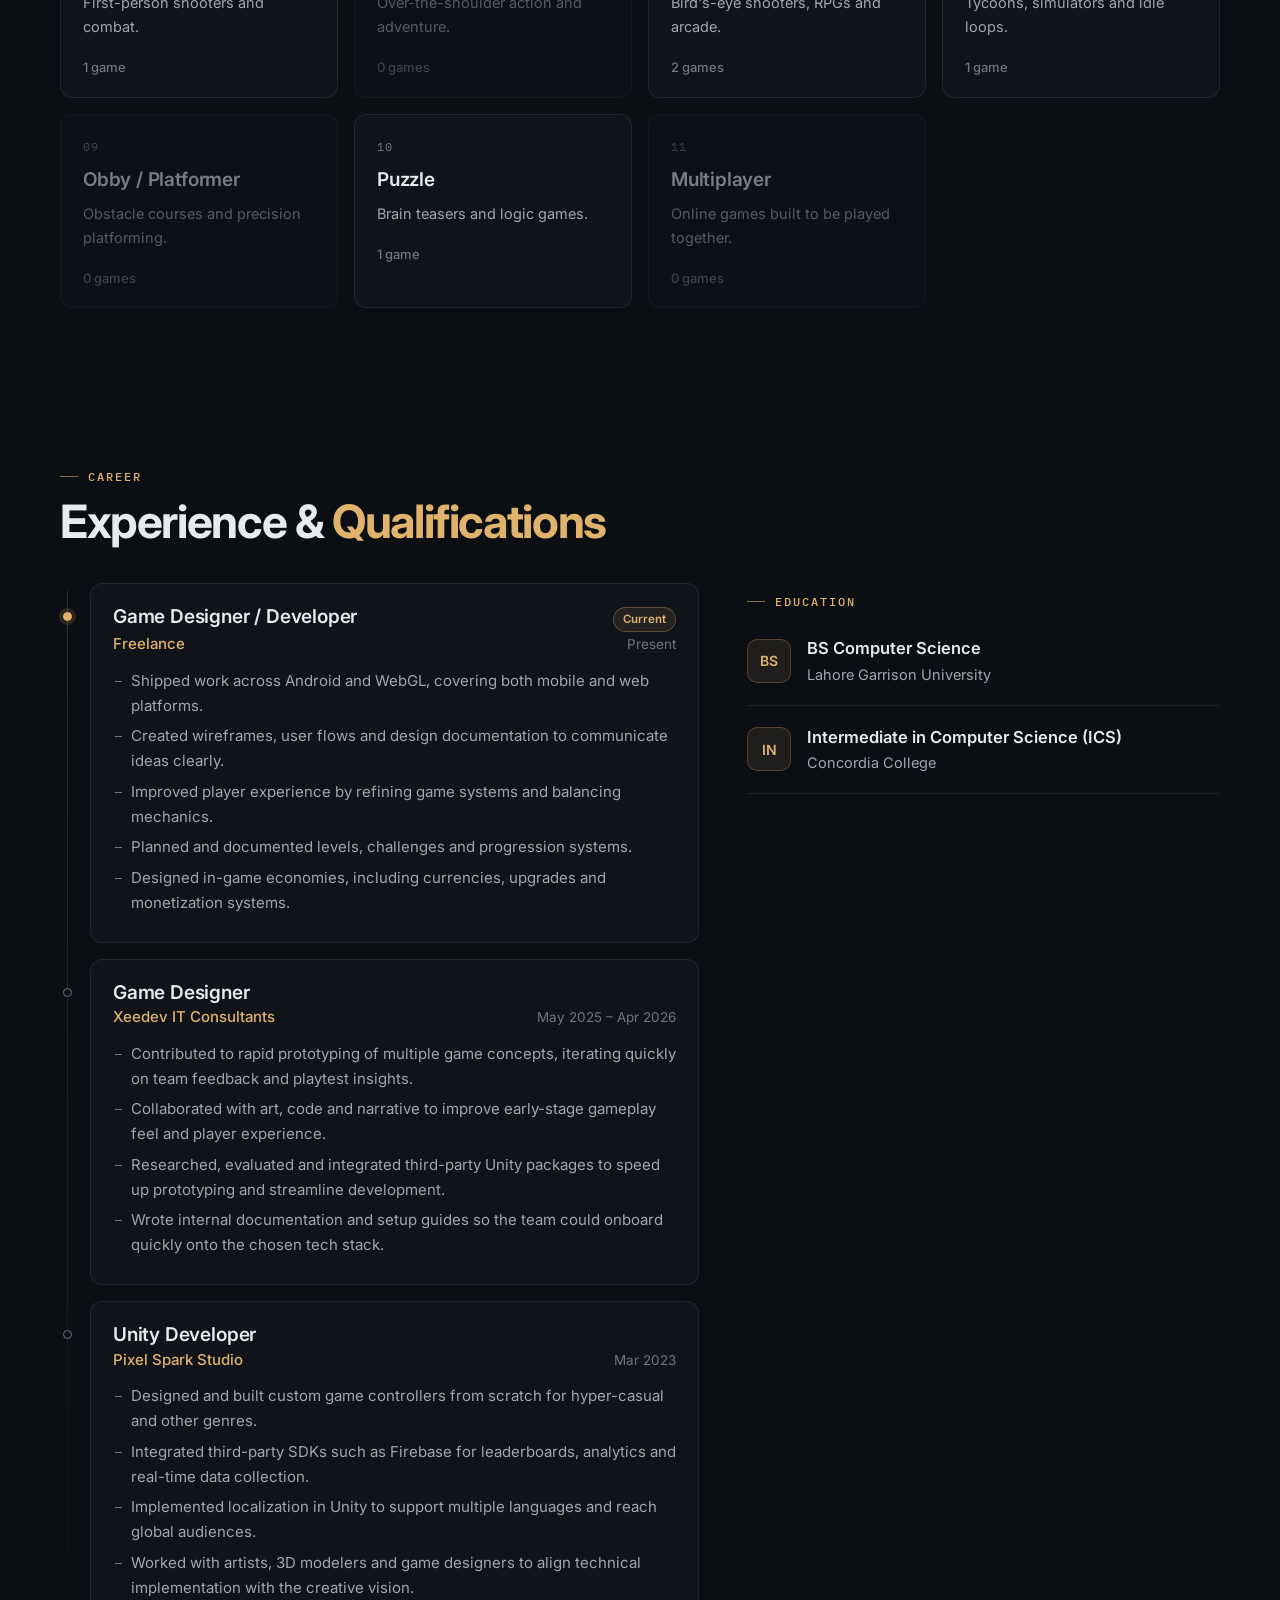
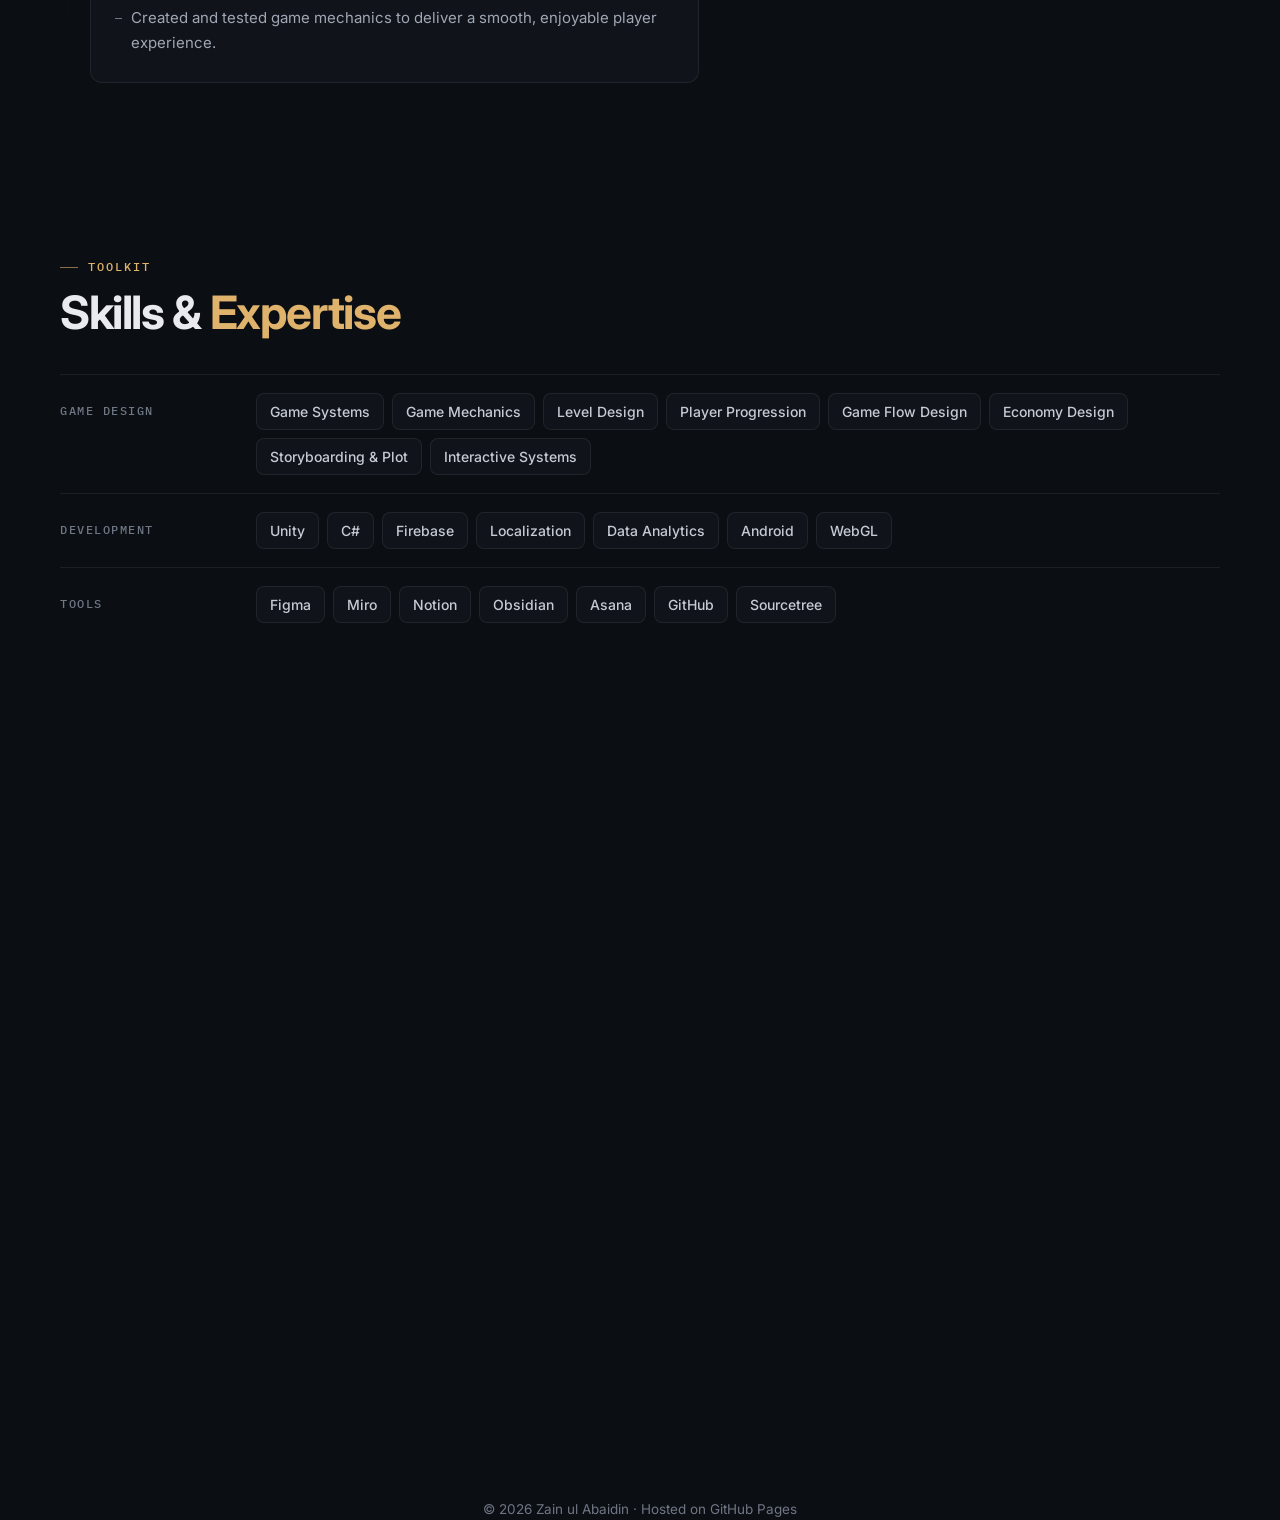
==== commit 5364c074: "Transition Fixed" ====
--- a/index.html
+++ b/index.html
@@ -17,6 +17,21 @@
   <link rel="preconnect" href="https://fonts.gstatic.com" crossorigin>
   <link href="https://fonts.googleapis.com/css2?family=Inter:wght@400;500;600;700&family=IBM+Plex+Mono:wght@400;500&display=swap" rel="stylesheet">
   <link rel="stylesheet" href="css/style.css">
+  <script>
+    // Page-transition cover: when arriving through a transition, write the closed shutters and loading card
+    // into the page right here, at the end of <head>. Writing them creates the page body together with
+    // them, so they exist from the very first frame the browser can draw (a snippet inside <body> can still
+    // miss one frame in Firefox-based browsers). main.js takes over in transitions().
+    // This must stay the last thing in <head>. Keep the 6 shutters in step with WIPE.cols in main.js.
+    (function () { try {
+      var wp = JSON.parse(sessionStorage.getItem("wipe"));
+      if (!wp) return;
+      document.write("<div class=\"wipe hold\" aria-hidden=\"true\">" + "<i></i>".repeat(6) + "<div class=\"wipe-hud\"><small></small><b></b><span class=\"wipe-bar\"></span></div></div>");
+      var hud = document.querySelector(".wipe-hud");
+      hud.children[0].textContent = wp.k || "";
+      hud.children[1].textContent = wp.t || "";
+    } catch (e) {} })();
+  </script>
 </head>
 <body data-page="home">
   <main id="app"></main>
--- a/css/style.css
+++ b/css/style.css
@@ -61,15 +61,20 @@
 .cursor { position: fixed; top: 0; left: 0; width: 0; height: 0; pointer-events: none; z-index: 300; transition: opacity .2s; }
 .cursor.off { opacity: 0; }
 
-/* Arrow: tip on the hotspot; grows a touch and turns amber over clickables, dips on click */
+/* Arrow: tip on the hotspot. Over clickables it swaps to an amber pointing hand
+   (fingertip on the hotspot) drawn in the same filled + dark-outline style; both dip on click */
 .cursor.arrow svg {
-  position: absolute; left: -3px; top: -2px; width: 24px; height: 24px; overflow: visible;
-  fill: var(--text); stroke: #0b0e13; stroke-width: 1.5; stroke-linejoin: round;
+  position: absolute; width: 24px; height: 24px; overflow: visible;
+  fill: var(--text); stroke: #0b0e13; stroke-width: 1.5; stroke-linejoin: round; stroke-linecap: round;
   filter: drop-shadow(0 2px 3px rgba(0,0,0,.45));
-  transform-origin: 3px 2px; transition: scale .2s cubic-bezier(.2,.9,.3,1.4), fill .2s, stroke .2s;
-}
-.cursor.arrow.hover svg { scale: 1.12; fill: var(--accent); }
-.cursor.arrow.hover.on-light svg { fill: #17120a; stroke: #fff; }
+  transition: opacity .12s, scale .2s cubic-bezier(.2,.9,.3,1.4), fill .2s, stroke .2s;
+}
+.cursor.arrow .ptr { left: -3px; top: -2px; transform-origin: 3px 2px; }
+.cursor.arrow .hand { left: -8px; top: -2px; transform-origin: 8px 2px; fill: var(--accent); opacity: 0; scale: .8; }
+.cursor.arrow .hand .crease { fill: none; }
+.cursor.arrow.hover .ptr { opacity: 0; scale: .8; }
+.cursor.arrow.hover .hand { opacity: 1; scale: 1; }
+.cursor.arrow.on-light .hand { fill: #17120a; stroke: #fff; } /* amber would vanish on solid amber buttons */
 .cursor.arrow.fire svg { animation: press .28s cubic-bezier(.2,.8,.3,1); }
 @keyframes press { from { transform: scale(.8); } }
 
@@ -471,6 +476,13 @@
   display: grid; grid-template-columns: repeat(6, 1fr); visibility: hidden;
 }
 .wipe.out, .wipe.in { visibility: visible; }
+/* Covered and still: drawn by the snippet at the top of each page's <body> before anything else is
+   painted, until main.js plays "in" (same look, so the hand-over is invisible). Gives up after 4s
+   in case main.js never runs, so a page can't get stuck behind it */
+.wipe.hold { visibility: visible; animation: holdGiveUp 0s 4s forwards; }
+.wipe.hold i, .wipe.hold .wipe-bar::after { transform: none; }
+.wipe.hold .wipe-hud { opacity: 1; }
+@keyframes holdGiveUp { to { visibility: hidden; } }
 .wipe.out { pointer-events: auto; } /* swallow double clicks while leaving */
 .wipe i {
   --d: 0ms; position: relative; margin-right: -1px; /* overlap neighbours: no hairline seams */
@@ -498,13 +510,14 @@
 .wipe-bar { width: min(220px, 60vw); height: 2px; margin-top: 6px; background: rgba(255, 255, 255, .08); }
 .wipe-bar::after { content: ""; display: block; height: 100%; background: var(--accent); transform-origin: left; transform: scaleX(0); }
 .wipe.out .wipe-hud { animation: hudIn .22s ease-out calc(var(--close) * .8) both; }
-.wipe.out .wipe-bar::after { animation: barLoad 2.4s cubic-bezier(.2,.6,.3,1) both; } /* creeps on if the next page is slow */
+/* one smooth 0 → 100% fill that starts with the card and ends before the page changes; transform-only,
+   so the browser runs it off the main thread and page work can't make it stutter */
+.wipe.out .wipe-bar::after { animation: barFill var(--fill) cubic-bezier(.45, .05, .25, 1) calc(var(--close) * .8) both; }
+.wipe.in .wipe-bar::after { transform: none; } /* the new page starts with the bar already full */
 .wipe.in .wipe-hud { opacity: 1; animation: hudOut .2s ease-in var(--hold) both; }
-.wipe.in .wipe-bar::after { animation: barDone var(--hold) ease-out both; }
+@keyframes barFill { to { transform: none; } }
 @keyframes hudIn { from { opacity: 0; transform: translateY(10px); } to { opacity: 1; transform: none; } }
 @keyframes hudOut { from { opacity: 1; } to { opacity: 0; transform: translateY(-8px); } }
-@keyframes barLoad { 20% { transform: scaleX(.6); } to { transform: scaleX(.9); } }
-@keyframes barDone { from { transform: scaleX(.6); } to { transform: scaleX(1); } }
 
 /* Play (WebGL) page */
 .player-frame {
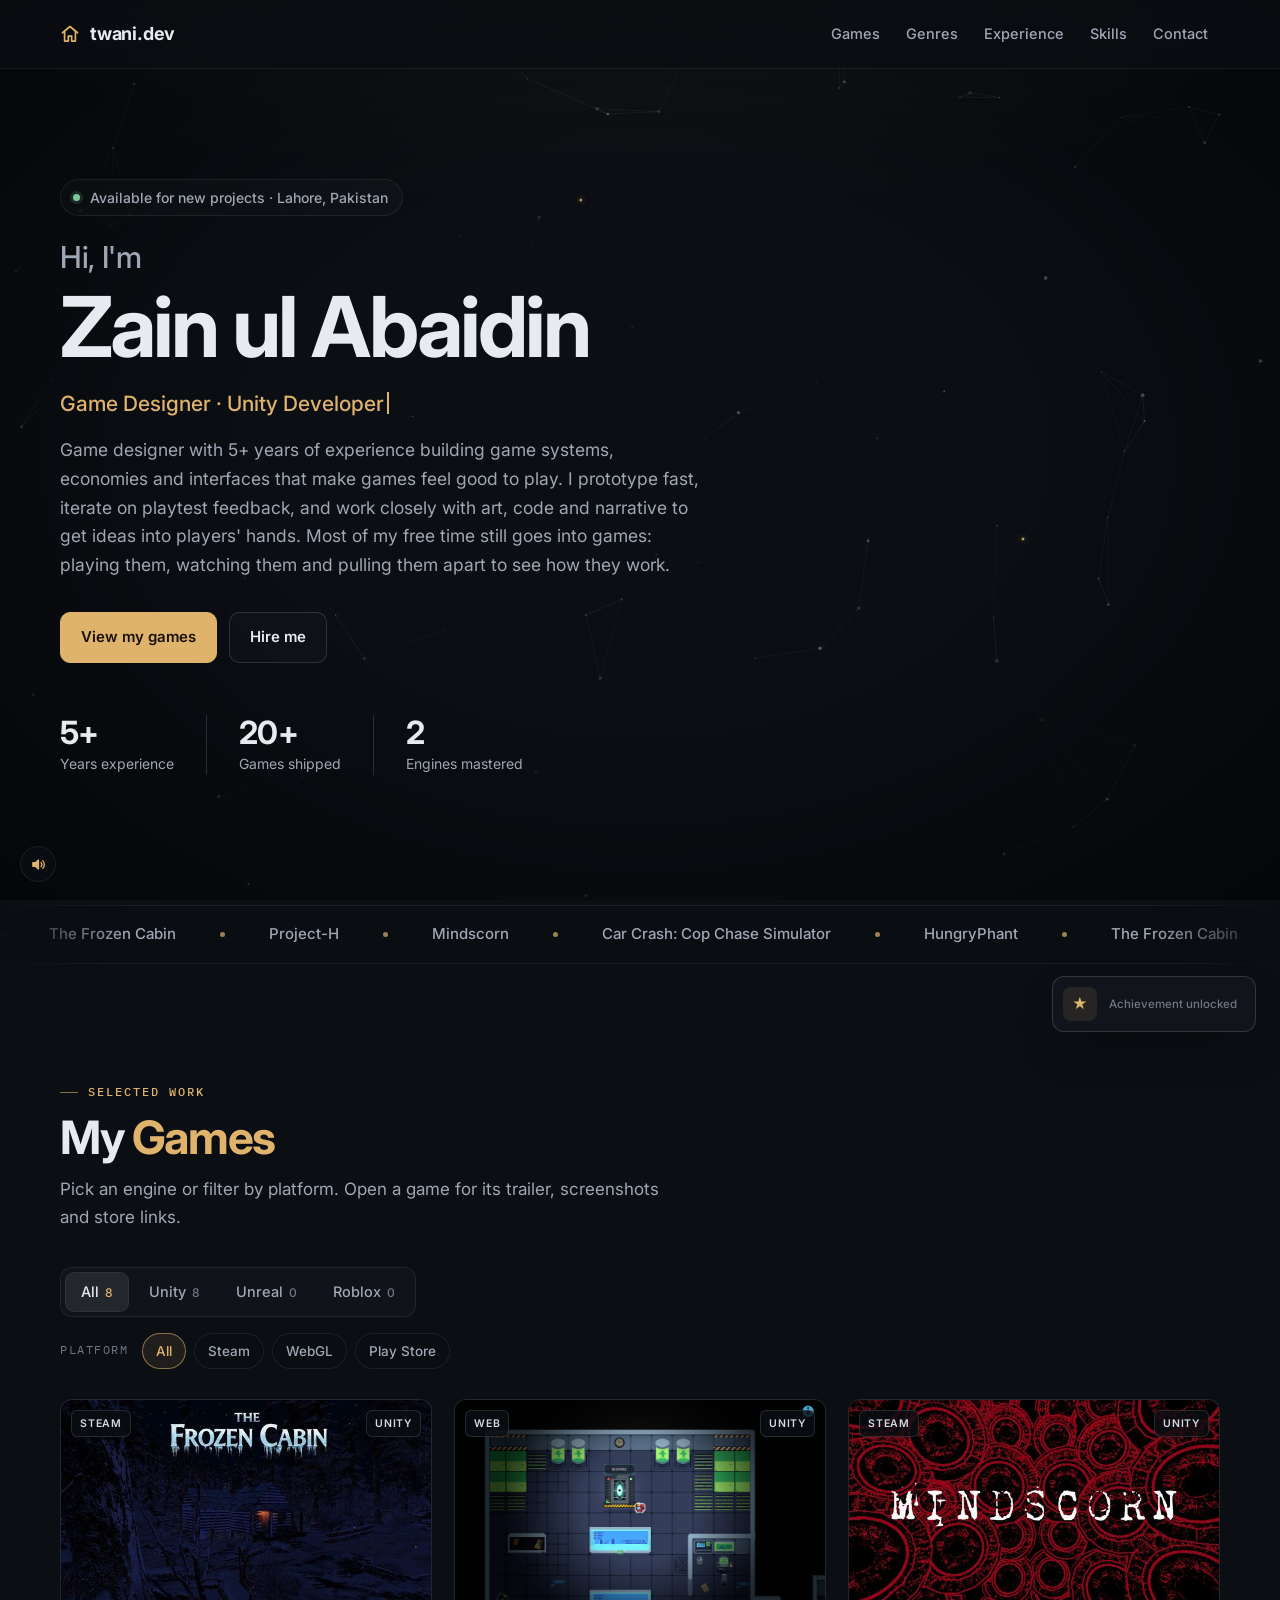
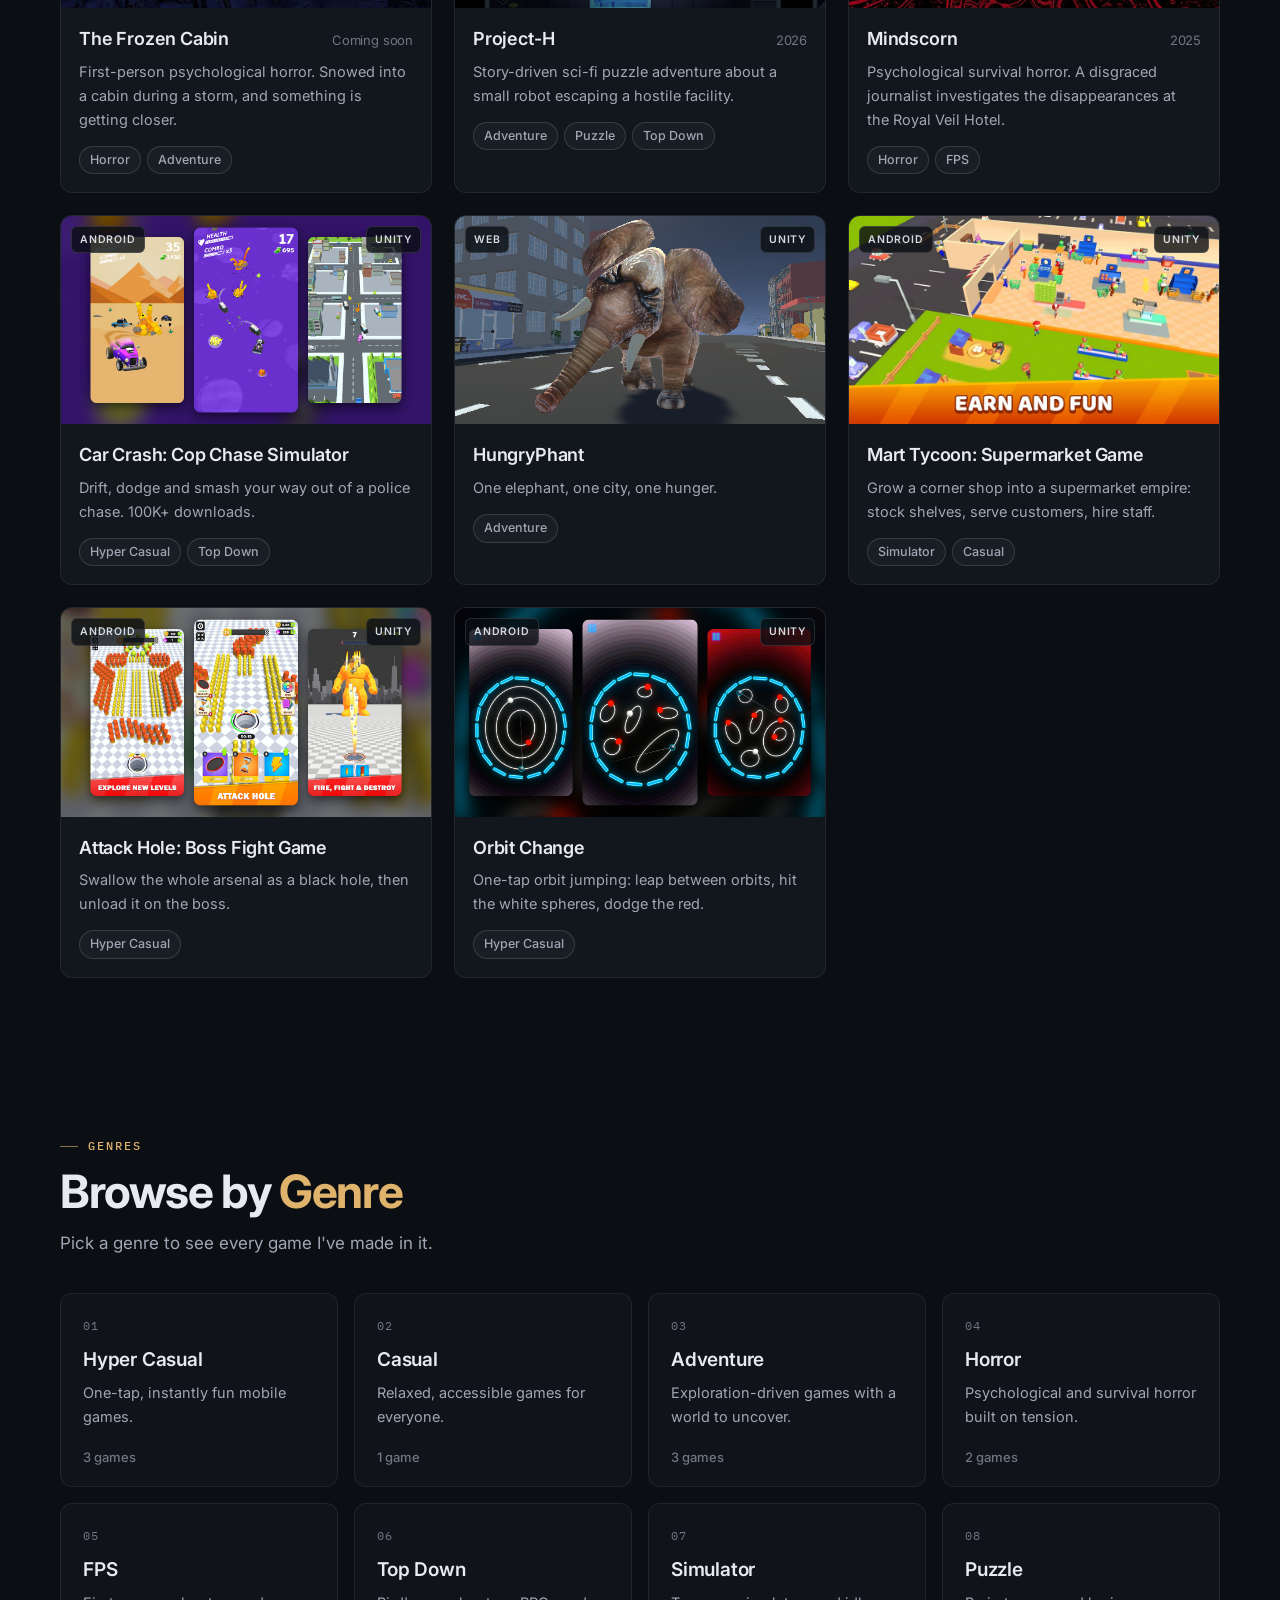
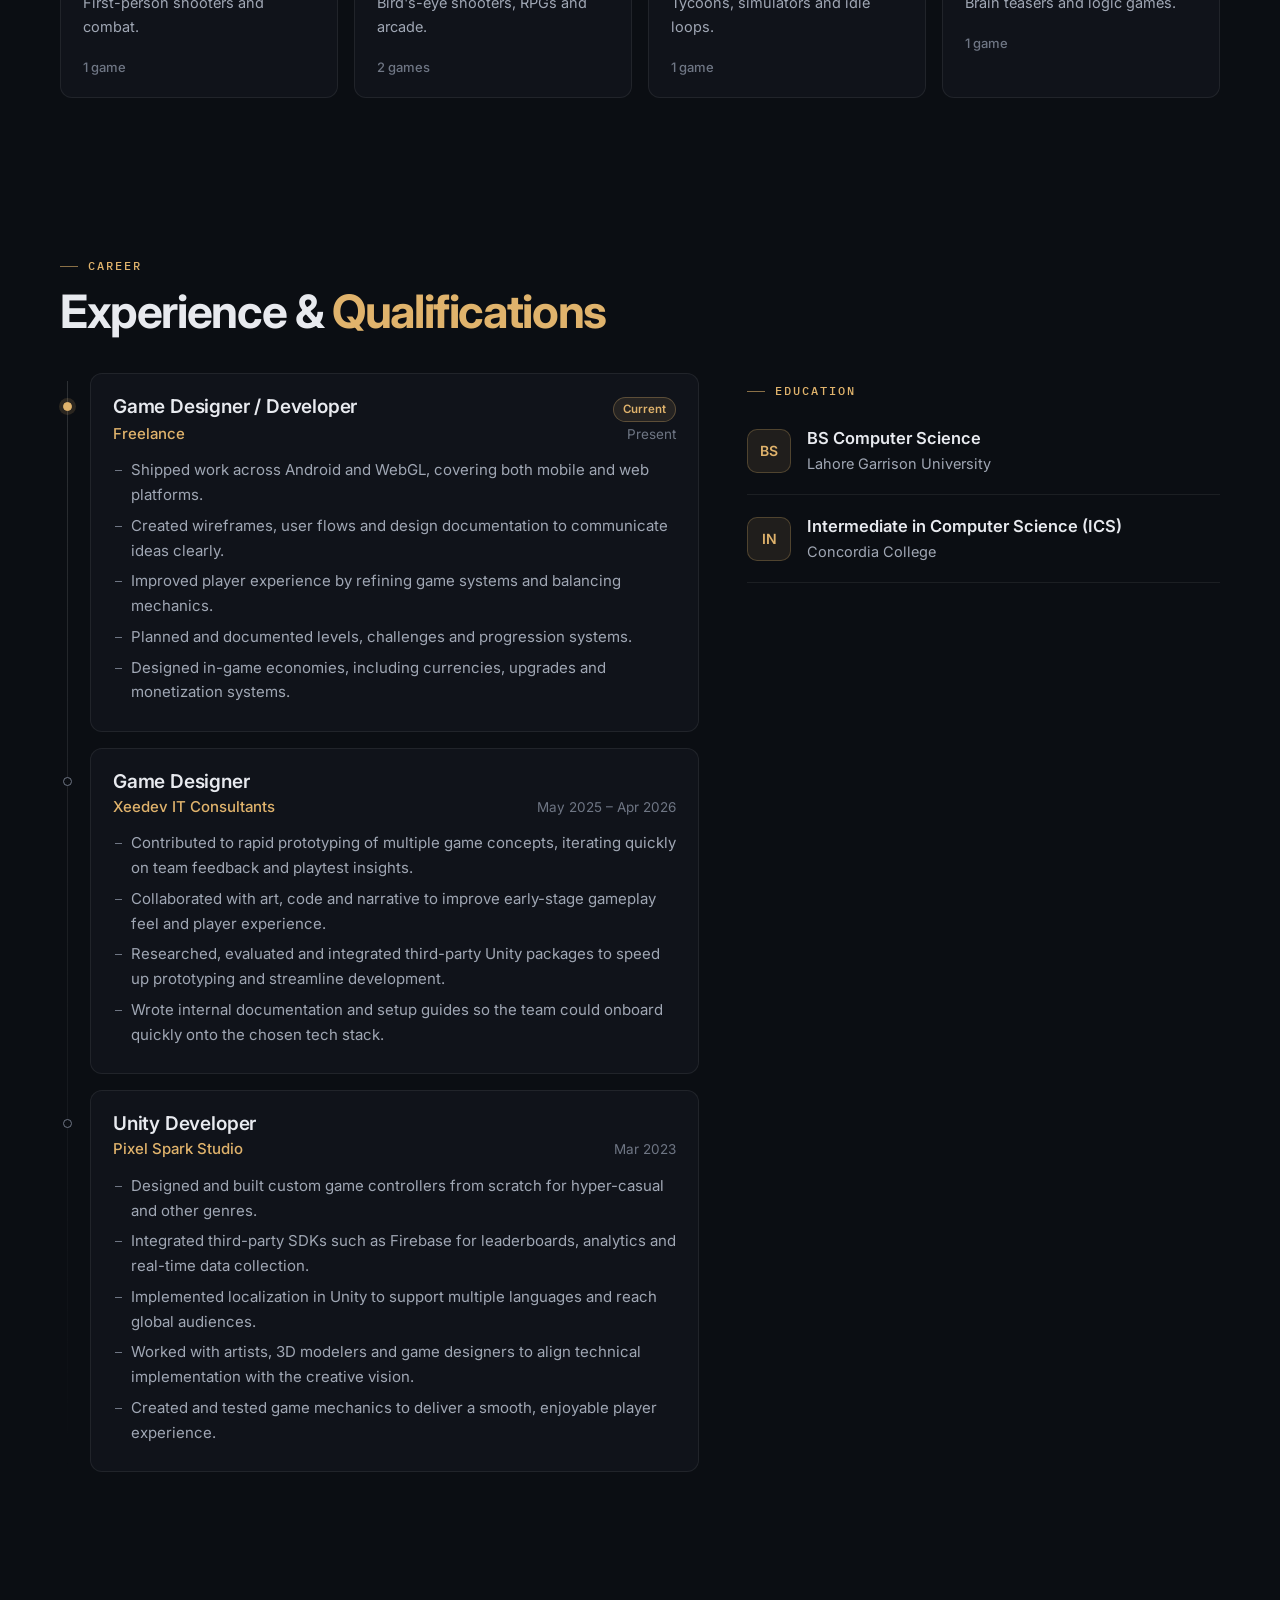
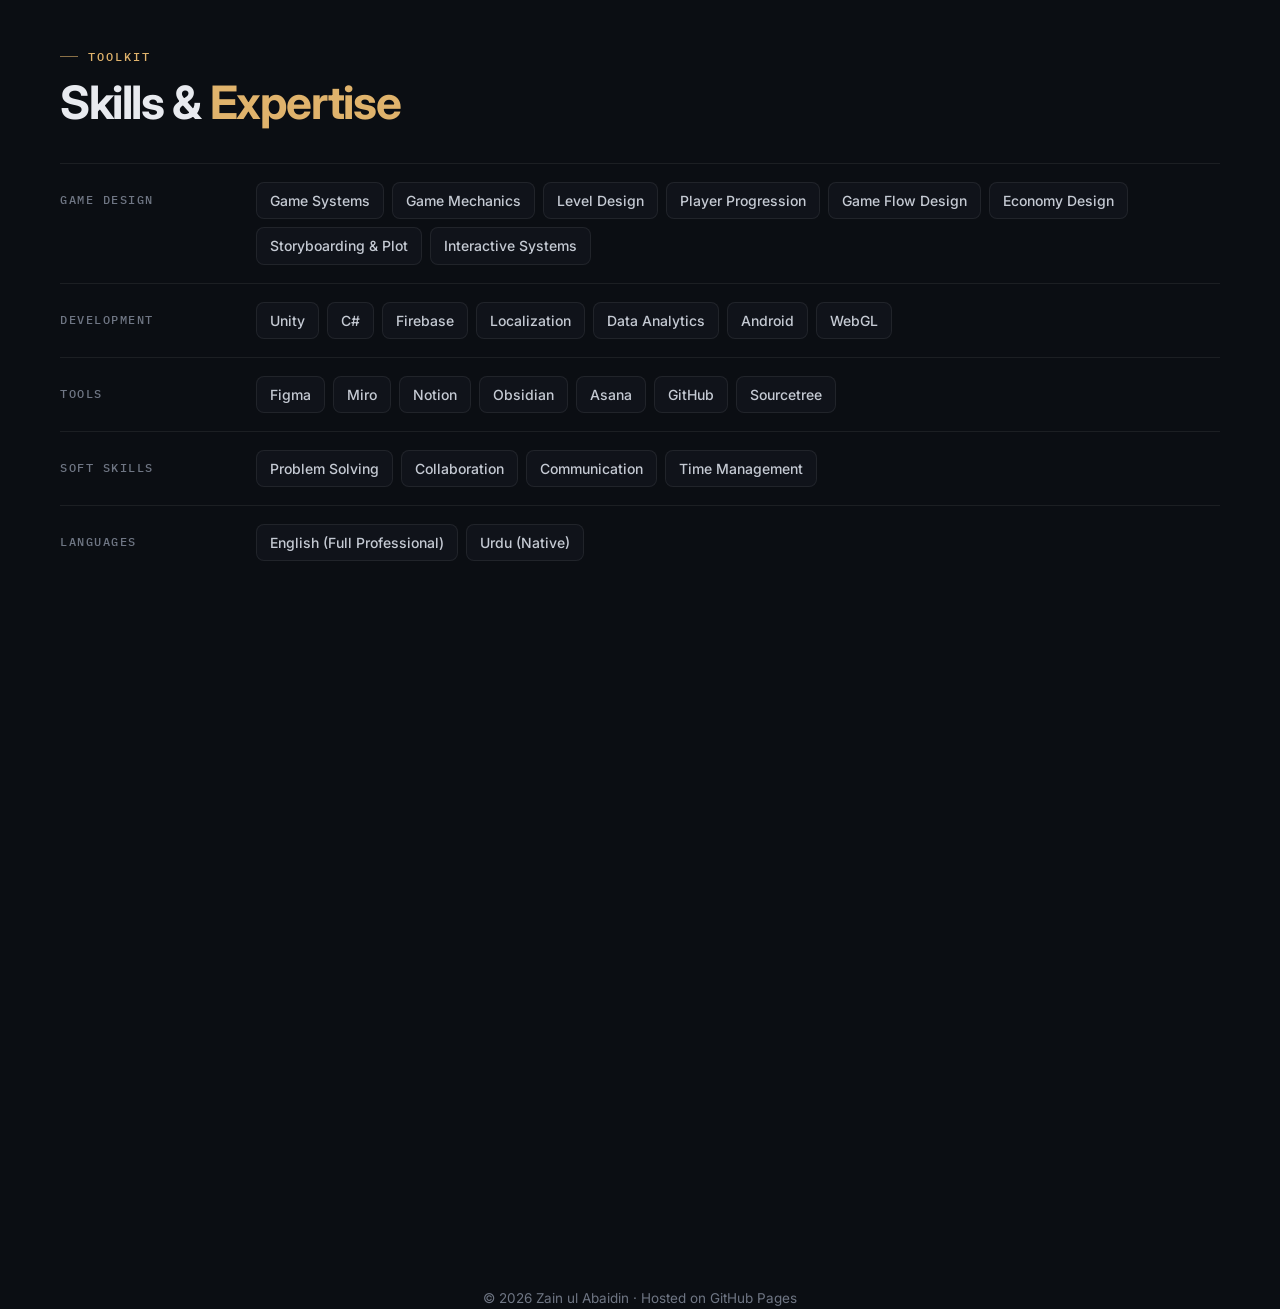
==== commit aba1dd00: "Loading || browse || twani" ====
--- a/index.html
+++ b/index.html
@@ -18,15 +18,17 @@
   <link href="https://fonts.googleapis.com/css2?family=Inter:wght@400;500;600;700&family=IBM+Plex+Mono:wght@400;500&display=swap" rel="stylesheet">
   <link rel="stylesheet" href="css/style.css">
   <script>
-    // Page-transition cover: when arriving through a transition, write the closed shutters and loading card
-    // into the page right here, at the end of <head>. Writing them creates the page body together with
-    // them, so they exist from the very first frame the browser can draw (a snippet inside <body> can still
-    // miss one frame in Firefox-based browsers). main.js takes over in transitions().
+    // Page cover: write the closed shutters and loading card into the page right here, at the end of <head>.
+    // Writing them creates the page body together with them, so they exist from the very first frame the
+    // browser can draw (a snippet inside <body> can still miss one frame in Firefox-based browsers).
+    // Arriving through a transition, they continue it; on any other load (typed URL, refresh, link from
+    // another site) they are the loading screen ("boot"). main.js takes over in transitions().
     // This must stay the last thing in <head>. Keep the 6 shutters in step with WIPE.cols in main.js.
     (function () { try {
       var wp = JSON.parse(sessionStorage.getItem("wipe"));
+      if (!wp && matchMedia("(prefers-reduced-motion: reduce)").matches) return;
+      document.write("<div class=\"wipe hold" + (wp ? "" : " boot") + "\" aria-hidden=\"true\">" + "<i></i>".repeat(6) + "<div class=\"wipe-hud\"><small></small><b></b><span class=\"wipe-bar\"></span></div></div>");
       if (!wp) return;
-      document.write("<div class=\"wipe hold\" aria-hidden=\"true\">" + "<i></i>".repeat(6) + "<div class=\"wipe-hud\"><small></small><b></b><span class=\"wipe-bar\"></span></div></div>");
       var hud = document.querySelector(".wipe-hud");
       hud.children[0].textContent = wp.k || "";
       hud.children[1].textContent = wp.t || "";
--- a/css/style.css
+++ b/css/style.css
@@ -321,7 +321,6 @@
 .level .lvl-foot { display: flex; justify-content: space-between; align-items: center; margin-top: 18px; font-size: 13px; font-weight: 500; color: var(--faint); }
 .level .go { color: var(--accent); opacity: 0; transform: translateX(-6px); transition: opacity .25s, transform .25s var(--ease); }
 .level:hover .go { opacity: 1; transform: none; }
-.level.locked.in { opacity: .5; }
 
 /* =====================================================================
    Experience timeline
@@ -483,6 +482,13 @@
 .wipe.hold i, .wipe.hold .wipe-bar::after { transform: none; }
 .wipe.hold .wipe-hud { opacity: 1; }
 @keyframes holdGiveUp { to { visibility: hidden; } }
+/* First load ("boot", no transition to continue): the same closed shutters are the loading screen. main.js
+   fades the card in once it has named the page ("lit"), fills the bar with real progress (--p), then opens
+   them. Swallows clicks meanwhile, and waits up to 10s for main.js before giving up */
+.wipe.hold.boot { pointer-events: auto; animation-delay: 10s; }
+.wipe.hold.boot .wipe-hud { opacity: 0; }
+.wipe.hold.boot.lit .wipe-hud { animation: hudIn .3s ease-out both; }
+.wipe.hold.boot .wipe-bar::after { transform: scaleX(var(--p, 0)); }
 .wipe.out { pointer-events: auto; } /* swallow double clicks while leaving */
 .wipe i {
   --d: 0ms; position: relative; margin-right: -1px; /* overlap neighbours: no hairline seams */
@@ -507,6 +513,7 @@
 }
 .wipe-hud small { font-family: var(--mono); font-size: 12px; letter-spacing: 2px; text-transform: uppercase; color: var(--accent); }
 .wipe-hud b { font-size: clamp(28px, 5vw, 52px); font-weight: 700; line-height: 1.05; letter-spacing: -0.03em; color: var(--text); }
+.wipe-hud b:empty { display: none; } /* no title: keep the label and bar together */
 .wipe-bar { width: min(220px, 60vw); height: 2px; margin-top: 6px; background: rgba(255, 255, 255, .08); }
 .wipe-bar::after { content: ""; display: block; height: 100%; background: var(--accent); transform-origin: left; transform: scaleX(0); }
 .wipe.out .wipe-hud { animation: hudIn .22s ease-out calc(var(--close) * .8) both; }
